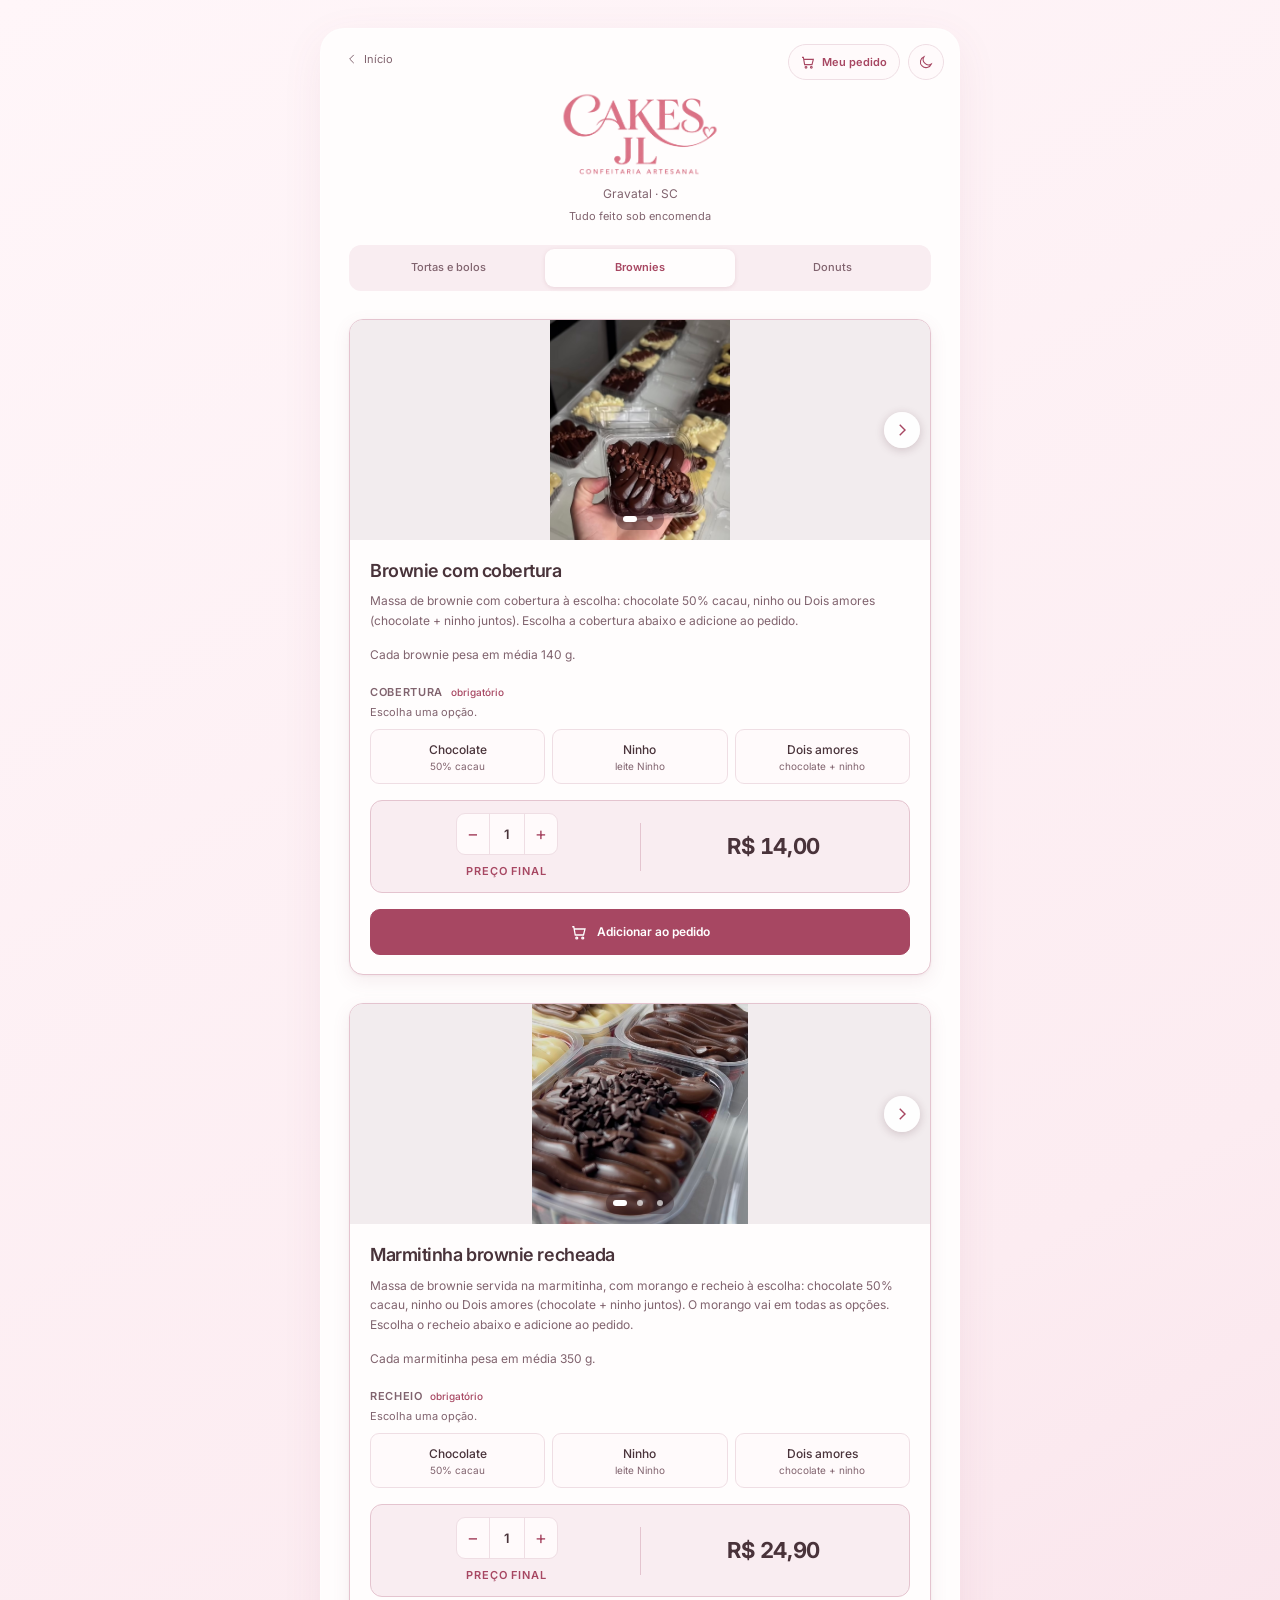
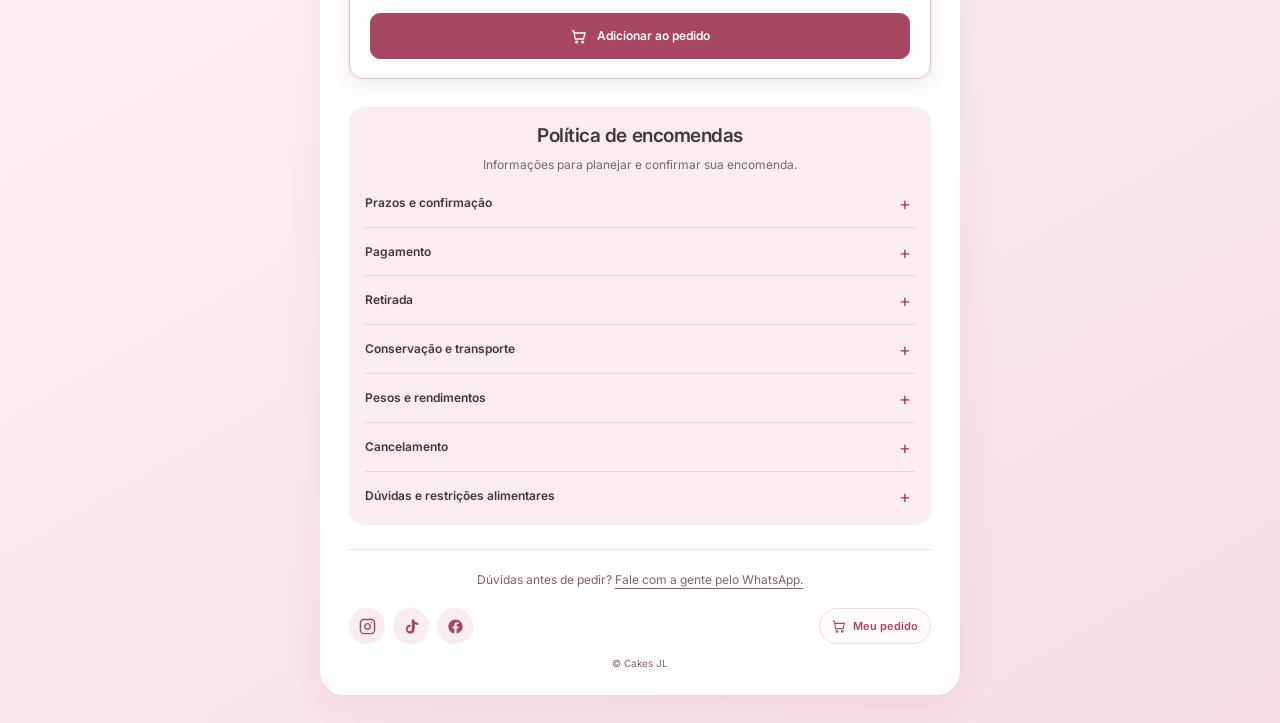
==== brownies/index.html @ c09ce7b3 "Ajustes após commit inicial" ====
<!DOCTYPE html>
<html lang="pt-BR">
  <head>
    <meta charset="UTF-8">
    <meta name="viewport" content="width=device-width, initial-scale=1">
    <title>Brownies sob encomenda | Cakes JL</title>
    <meta
      name="description"
      content="Brownie com cobertura e marmitinha brownie recheada com morango. Cobertura ou recheio à escolha: chocolate 50% cacau, ninho ou Dois amores (chocolate + ninho), sob encomenda na Cakes JL, em Gravatal, SC."
    >
    <meta name="theme-color" content="#fcecf1">
    <link rel="canonical" href="https://www.cakesjlconfeitaria.com.br/brownies/">
    <meta property="og:type" content="website">
    <meta property="og:locale" content="pt_BR">
    <meta property="og:site_name" content="Cakes JL">
    <meta property="og:title" content="Brownies sob encomenda | Cakes JL">
    <meta
      property="og:description"
      content="Brownie com cobertura e marmitinha brownie recheada com morango. Cobertura ou recheio à escolha: chocolate 50% cacau, ninho ou Dois amores (chocolate + ninho), sob encomenda na Cakes JL, em Gravatal, SC."
    >
    <meta property="og:url" content="https://www.cakesjlconfeitaria.com.br/brownies/">
    <meta property="og:image" content="https://www.cakesjlconfeitaria.com.br/logo.png">
    <meta property="og:image:alt" content="Cakes JL Confeitaria Artesanal">
    <link rel="prefetch" href="../index.html">
    <link rel="prefetch" href="../tortas/index.html">
    <link rel="prefetch" href="../donuts/index.html">
    <link rel="prefetch" href="../pedido/index.html">
    <link rel="icon" href="../assets/favicon.svg" type="image/svg+xml">
    <link rel="preconnect" href="https://fonts.googleapis.com">
    <link rel="preconnect" href="https://fonts.gstatic.com" crossorigin>
    <script src="../assets/site.js?v=6"></script>
    <link rel="stylesheet" href="../assets/site.css?v=21">
  <script src="../assets/pedido.js?v=16" defer></script>
  </head>
  <body class="product-page">
    <a class="skip-link" href="#conteudo">Pular para o conteúdo</a>
    <div class="panel product-panel">
      <a class="back" href="../index.html">
        <svg
          viewBox="0 0 24 24"
          fill="none"
          stroke="currentColor"
          stroke-width="1.7"
          aria-hidden="true"
        >
          <path d="m15 5-7 7 7 7"/>
        </svg>Início</a>
      <button
        class="theme-toggle"
        type="button"
        data-theme-toggle
        aria-label="Ativar tema escuro"
        aria-pressed="false"
      >
        <svg
          class="moon"
          viewBox="0 0 24 24"
          fill="none"
          stroke="currentColor"
          stroke-width="1.6"
          aria-hidden="true"
        >
          <path d="M20 15a8 8 0 0 1-11-11 8.5 8.5 0 1 0 11 11Z"/>
        </svg>
        <svg
          class="sun"
          viewBox="0 0 24 24"
          fill="none"
          stroke="currentColor"
          stroke-width="1.6"
          aria-hidden="true"
        >
          <circle cx="12" cy="12" r="4"/>
          <path d="M12 2v2m0 16v2M2 12h2m16 0h2M5 5l1.5 1.5m11 11L19 19M5 19l1.5-1.5m11-11L19 5"/>
        </svg>
      </button>
      <a class="cart-link" href="../pedido/index.html" data-n="0">
        <svg
          viewBox="0 0 24 24"
          fill="none"
          stroke="currentColor"
          stroke-width="1.7"
          aria-hidden="true"
        >
          <path d="M3 5h2l2 11h11l2-8H6"/>
          <circle cx="9" cy="20" r="1.3"/>
          <circle cx="17" cy="20" r="1.3"/>
        </svg>
        <span>Meu pedido</span><span class="cart-link-n" data-pedido-contador>0</span>
      </a>
      <header class="identity">
        <a class="brand" href="../index.html" aria-label="Cakes JL — início"><img src="../logo.png" width="1422" height="791" alt="Cakes JL Confeitaria Artesanal">
        </a>
        <p class="location">Gravatal · SC</p>
        <p class="order-note">Tudo feito sob encomenda</p>
      </header>
      <nav class="category-nav" aria-label="Categorias">
        <a href="../tortas/index.html">Tortas e bolos</a>
        <a href="../brownies/index.html" aria-current="page">Brownies</a>
        <a href="../donuts/index.html">Donuts</a>
      </nav>

      <main id="conteudo">
        <h1 class="sr-only">Brownies</h1>
        <div class="product-list section">
          <article class="product-entry" aria-labelledby="brownie-cobertura-titulo">
            <div
              class="carousel"
              data-photos="Brownie com cobertura"
              data-hide-desc
              data-price="R$ 14,00 a unidade"
              role="group"
              aria-roledescription="carrossel"
              aria-label="Fotos de Brownie com cobertura"
            >
              <div class="carousel-track" data-carousel-track>
                <a class="slide" href="brownie-2.1.PNG"><img
                    src="brownie-2.1.PNG"
                    alt="Brownie com cobertura em uma embalagem transparente"
                    width="828"
                    height="1008"
                    loading="eager"
                    decoding="async"
                  >
                </a>
                <a class="slide" href="brownie-2.2.PNG"><img
                    src="brownie-2.2.PNG"
                    alt="Brownie com cobertura em duas cores"
                    width="828"
                    height="1003"
                    loading="lazy"
                    decoding="async"
                  >
                </a>
              </div>
            </div>
            <div class="product-body">
              <h2 id="brownie-cobertura-titulo">Brownie com cobertura</h2>
              <p>Massa de brownie com cobertura à escolha: chocolate 50% cacau, ninho ou Dois amores (chocolate + ninho juntos). Escolha a cobertura abaixo e adicione ao pedido.</p>
              <p>Cada brownie pesa em média 140 g.</p>
              <p class="consult-price nojs-only">R$ 14,00 a unidade</p>
              <form
                class="order-form"
                data-produto="brownie-cobertura"
                aria-label="Adicionar brownie com cobertura ao pedido"
              >
                <div class="field">
                  <span class="field-label">Cobertura <em class="req">obrigatório</em></span>
                  <small class="field-hint" data-sabor-dica>Escolha uma opção.</small>
                  <div class="choice-grid">
                    <label><input type="radio" name="sabor" value="Chocolate 50% cacau"><span>Chocolate<small>50% cacau</small></span>
                    </label>
                    <label><input type="radio" name="sabor" value="Ninho"><span>Ninho<small>leite Ninho</small></span>
                    </label>
                    <label><input type="radio" name="sabor" value="Dois amores (chocolate + ninho)"><span>Dois amores<small>chocolate + ninho</small></span>
                    </label>
                  </div>
                </div>
                <div class="price-panel js-only">
                  <div class="qty-row">
                    <div class="qty">
                      <button type="button" data-menos aria-label="Diminuir quantidade">−</button>
                      <input
                        type="number"
                        id="bc-qtd"
                        name="qtd"
                        value="1"
                        min="1"
                        max="99"
                        inputmode="numeric"
                        aria-label="Quantidade"
                      >
                      <button type="button" data-mais aria-label="Aumentar quantidade">+</button>
                    </div>
                  </div>
                  <div class="final-price" data-previa>
                    <span class="final-price-text"><span class="final-price-label">Preço final</span><small class="final-price-detail" data-previa-detalhe></small>
                    </span>
                    <strong class="final-price-value" data-previa-valor>
                    </strong>
                  </div>
                </div>
                <button class="button js-only" type="submit">
                  <svg
                    viewBox="0 0 24 24"
                    fill="none"
                    stroke="currentColor"
                    stroke-width="1.7"
                    aria-hidden="true"
                  >
                    <path d="M3 5h2l2 11h11l2-8H6"/>
                    <circle cx="9" cy="20" r="1.3"/>
                    <circle cx="17" cy="20" r="1.3"/>
                  </svg>Adicionar ao pedido</button>
              </form>
              <noscript><a
                  class="button "
                  href="https://wa.me/5548999442988?text=Ol%C3%A1%21%20Estou%20no%20site%20da%20Cakes%20JL%20e%20tenho%20interesse%20no%20brownie%20com%20cobertura.%20Pode%20me%20informar%20valor%2C%20op%C3%A7%C3%B5es%2C%20quantidade%20m%C3%ADnima%20e%20prazo%20para%20encomendar%3F"
                  target="_blank"
                  rel="noopener noreferrer"
                >
                  <svg
                    viewBox="0 0 24 24"
                    fill="none"
                    stroke="currentColor"
                    stroke-width="1.6"
                    aria-hidden="true"
                  >
                    <path d="M20 11.6a8 8 0 0 1-11.8 7L4 20l1.3-4.2A8 8 0 1 1 20 11.6Z"/>
                    <path d="M9 8c-2 1 2 7 5 6l1-2-2-1-1 1-2-2 1-1-1-2Z"/>
                  </svg>Encomendar pelo WhatsApp</a>
                <p class="nojs-note">Seu navegador está sem JavaScript. Para encomendar, fale com a gente pelo WhatsApp.</p>
              </noscript>
            </div>
          </article>
          <article class="product-entry" aria-labelledby="marmitinha-titulo">
            <div
              class="carousel"
              data-photos="Marmitinha brownie recheada"
              data-hide-desc
              data-price="R$ 24,90 a marmitinha"
              role="group"
              aria-roledescription="carrossel"
              aria-label="Fotos de Marmitinha brownie recheada"
            >
              <div class="carousel-track" data-carousel-track>
                <a class="slide" href="brownie-3.1.PNG"><img
                    src="brownie-3.1.PNG"
                    alt="Marmitinha brownie recheada vista de perto"
                    width="828"
                    height="846"
                    loading="eager"
                    decoding="async"
                  >
                </a>
                <a class="slide" href="brownie-3.2.PNG"><img
                    src="brownie-3.2.PNG"
                    alt="Montagem da marmitinha brownie recheada"
                    width="828"
                    height="851"
                    loading="lazy"
                    decoding="async"
                  >
                </a>
                <a class="slide" href="brownie-3.3.PNG"><img
                    src="brownie-3.3.PNG"
                    alt="Marmitinha com brownie, recheio e cobertura"
                    width="827"
                    height="860"
                    loading="lazy"
                    decoding="async"
                  >
                </a>
              </div>
            </div>
            <div class="product-body">
              <h2 id="marmitinha-titulo">Marmitinha brownie recheada</h2>
              <p>Massa de brownie servida na marmitinha, com morango e recheio à escolha: chocolate 50% cacau, ninho ou Dois amores (chocolate + ninho juntos). O morango vai em todas as opções. Escolha o recheio abaixo e adicione ao pedido.</p>
              <p>Cada marmitinha pesa em média 350 g.</p>
              <p class="consult-price nojs-only">R$ 24,90 a marmitinha</p>
              <form
                class="order-form"
                data-produto="marmitinha"
                aria-label="Adicionar marmitinha ao pedido"
              >
                <div class="field">
                  <span class="field-label">Recheio <em class="req">obrigatório</em></span>
                  <small class="field-hint" data-sabor-dica>Escolha uma opção.</small>
                  <div class="choice-grid">
                    <label><input type="radio" name="sabor" value="Chocolate 50% cacau"><span>Chocolate<small>50% cacau</small></span>
                    </label>
                    <label><input type="radio" name="sabor" value="Ninho"><span>Ninho<small>leite Ninho</small></span>
                    </label>
                    <label><input type="radio" name="sabor" value="Dois amores (chocolate + ninho)"><span>Dois amores<small>chocolate + ninho</small></span>
                    </label>
                  </div>
                </div>
                <div class="price-panel js-only">
                  <div class="qty-row">
                    <div class="qty">
                      <button type="button" data-menos aria-label="Diminuir quantidade">−</button>
                      <input
                        type="number"
                        id="mm-qtd"
                        name="qtd"
                        value="1"
                        min="1"
                        max="99"
                        inputmode="numeric"
                        aria-label="Quantidade"
                      >
                      <button type="button" data-mais aria-label="Aumentar quantidade">+</button>
                    </div>
                  </div>
                  <div class="final-price" data-previa>
                    <span class="final-price-text"><span class="final-price-label">Preço final</span><small class="final-price-detail" data-previa-detalhe></small>
                    </span>
                    <strong class="final-price-value" data-previa-valor>
                    </strong>
                  </div>
                </div>
                <button class="button js-only" type="submit">
                  <svg
                    viewBox="0 0 24 24"
                    fill="none"
                    stroke="currentColor"
                    stroke-width="1.7"
                    aria-hidden="true"
                  >
                    <path d="M3 5h2l2 11h11l2-8H6"/>
                    <circle cx="9" cy="20" r="1.3"/>
                    <circle cx="17" cy="20" r="1.3"/>
                  </svg>Adicionar ao pedido</button>
              </form>
              <noscript><a
                  class="button "
                  href="https://wa.me/5548999442988?text=Ol%C3%A1%21%20Estou%20no%20site%20da%20Cakes%20JL%20e%20tenho%20interesse%20na%20marmitinha%20brownie%20recheada.%20Pode%20me%20informar%20valor%2C%20op%C3%A7%C3%B5es%2C%20quantidade%20m%C3%ADnima%20e%20prazo%20para%20encomendar%3F"
                  target="_blank"
                  rel="noopener noreferrer"
                >
                  <svg
                    viewBox="0 0 24 24"
                    fill="none"
                    stroke="currentColor"
                    stroke-width="1.6"
                    aria-hidden="true"
                  >
                    <path d="M20 11.6a8 8 0 0 1-11.8 7L4 20l1.3-4.2A8 8 0 1 1 20 11.6Z"/>
                    <path d="M9 8c-2 1 2 7 5 6l1-2-2-1-1 1-2-2 1-1-1-2Z"/>
                  </svg>Encomendar pelo WhatsApp</a>
                <p class="nojs-note">Seu navegador está sem JavaScript. Para encomendar, fale com a gente pelo WhatsApp.</p>
              </noscript>
            </div>
          </article>
        </div>
        <section class="section how-card" id="como-pedir">
          <header class="section-heading">
            <h2>Política de encomendas</h2>
            <p>Informações para planejar e confirmar sua encomenda.</p>
          </header>
          <div class="info-grid">
            <details>
              <summary>Prazos e confirmação</summary>
              <p><strong>Tortas, Matilda e Bentô Cake:</strong> pedimos pelo menos 48 horas de antecedência.</p>
              <p><strong>Brownies e donuts:</strong> pedimos pelo menos 24 horas de antecedência. Você pode encomendar brownies a partir de 1 unidade e donuts a partir de 1 copinho com 6 mini donuts.</p>
              <p>Para confirmar seu pedido, você paga 50% do valor na encomenda e o restante na retirada.</p>
            </details>
            <details>
              <summary>Pagamento</summary>
              <p>O valor dos adicionais de decoração já está somado ao preço final da sua torta.</p>
              <p>Você pode pagar por Pix ou cartão de crédito ou débito. Para pagamentos com cartão, enviamos um link de pagamento.</p>
            </details>
            <details>
              <summary>Retirada</summary>
              <p>A retirada é no bairro Bela Vista 1, em Gravatal, em uma data e horário combinados com você. Não fazemos entregas.</p>
            </details>
            <details>
              <summary>Conservação e transporte</summary>
              <p>Nossos produtos são preparados artesanalmente e têm validade de até 6 dias sob refrigeração.</p>
              <p><strong>Tortas, Matilda e Bentô Cake:</strong> não nos responsabilizamos por acidentes após a retirada do bolo.</p>
            </details>
            <details>
              <summary>Pesos e rendimentos</summary>
              <p>Os pesos e rendimentos informados são aproximados. Nos produtos servidos em fatias, a quantidade pode variar conforme a espessura do corte.</p>
            </details>
            <details>
              <summary>Cancelamento</summary>
              <p><strong>Tortas, Matilda e Bentô Cake:</strong> pedidos cancelados com menos de 48 horas de antecedência não têm reembolso. Ao fazer o pedido, você concorda com a política de troca e cancelamento.</p>
              <p><strong>Brownies e donuts:</strong> após a confirmação do pedido, o sinal não é devolvido em caso de cancelamento.</p>
            </details>
            <details>
              <summary>Dúvidas e restrições alimentares</summary>
              <p>Antes de confirmar, fale com a gente sobre sabores, decoração ou alguma necessidade específica. Tem alguma restrição alimentar? Conte nas observações do pedido.</p>
            </details>
          </div>
        </section>
      </main>

      <footer class="site-footer footer-with-actions">
        <p class="footer-help">Dúvidas antes de pedir? <a
            href="https://wa.me/5548999442988?text=Ol%C3%A1%21%20Estou%20no%20site%20da%20Cakes%20JL%20e%20fiquei%20com%20uma%20d%C3%BAvida%20antes%20de%20fazer%20meu%20pedido."
            target="_blank"
            rel="noopener noreferrer"
          >Fale com a gente pelo WhatsApp.</a>
        </p>
        <div class="footer-actions">
          <nav class="social-links" aria-label="Redes sociais">
            <a
              href="https://www.instagram.com/cakesjlconfeitaria"
              target="_blank"
              rel="noopener noreferrer"
              aria-label="Instagram"
            >
              <svg
                width="22"
                height="22"
                viewBox="0 0 24 24"
                fill="none"
                stroke="currentColor"
                stroke-width="2"
                stroke-linecap="round"
                stroke-linejoin="round"
              >
                <rect x="2" y="2" width="20" height="20" rx="5" ry="5">
                </rect>
                <path d="M16 11.37A4 4 0 1 1 12.63 8 4 4 0 0 1 16 11.37z">
                </path>
                <line x1="17.5" y1="6.5" x2="17.51" y2="6.5">
                </line>
              </svg>
            </a>
            <a
              href="https://www.tiktok.com/@cakesjlconfeitaria"
              target="_blank"
              rel="noopener noreferrer"
              aria-label="TikTok"
            >
              <svg width="20" height="20" viewBox="0 0 24 24" fill="currentColor">
                <path
                  d="M19.59 6.69a4.83 4.83 0 0 1-3.77-4.25V2h-3.45v13.67a2.89 2.89 0 0 1-5.2 1.74 2.89 2.89 0 0 1 2.31-4.64 2.93 2.93 0 0 1 .88.13V9.4a6.84 6.84 0 0 0-1-.05A6.33 6.33 0 0 0 5.8 20.1a6.34 6.34 0 0 0 10.86-4.43V8.51a8.16 8.16 0 0 0 4.77 1.52v-3.4a4.85 4.85 0 0 1-1.84-.04z"
                />
              </svg>
            </a>
            <a
              href="https://www.facebook.com/people/Cakes-JL-Confeitaria/61590743607528/"
              target="_blank"
              rel="noopener noreferrer"
              aria-label="Facebook"
            >
              <svg width="22" height="22" viewBox="0 0 24 24" fill="currentColor">
                <path
                  d="M22 12c0-5.523-4.477-10-10-10S2 6.477 2 12c0 4.991 3.657 9.128 8.438 9.878v-6.987h-2.54V12h2.54V9.797c0-2.506 1.492-3.89 3.777-3.89 1.094 0 2.238.195 2.238.195v2.46h-1.26c-1.243 0-1.63.771-1.63 1.562V12h2.773l-.443 2.89h-2.33v6.988C18.343 21.128 22 16.991 22 12z"
                />
              </svg>
            </a>
          </nav>
          <a class="cart-link" href="../pedido/index.html" data-n="0">
            <svg
              viewBox="0 0 24 24"
              fill="none"
              stroke="currentColor"
              stroke-width="1.7"
              aria-hidden="true"
            >
              <path d="M3 5h2l2 11h11l2-8H6"/>
              <circle cx="9" cy="20" r="1.3"/>
              <circle cx="17" cy="20" r="1.3"/>
            </svg>
            <span>Meu pedido</span><span class="cart-link-n" data-pedido-contador>0</span>
          </a>
        </div>
        <p>© Cakes JL</p>
      </footer>
    </div>
  </body>
</html>
---- assets/site.css ----
@import url('https://fonts.googleapis.com/css2?family=Inter:wght@400;500;600;700&display=swap');
:root {
  color-scheme: light;
  --bg: #fcecf1;
  --panel: #fffdfd;
  --surface: #fffafb;
  --ink: #49333a;
  --muted: #80636e;
  --accent: #a74762;
  --accent-hover: #8d3650;
  --line: #efdee4;
  --soft: #f9edf1;
  --photo: #f2ecee;
  --shadow: 0 12px 40px #9a526814;
  --line-strong: #e4c4cf;
  --card-shadow: 0 6px 18px #9a526818,0 1px 3px #9a526812
}

* {
  box-sizing: border-box
}

html {
  scroll-behavior: smooth;
  scroll-padding-top: 22px
}

body {
  margin: 0;
  min-height: 100vh;
  background: linear-gradient(150deg,#fff6f9 0%,var(--bg) 60%,#f7dce6 100%);
  color: var(--ink);
  font: 14px/1.65 Inter,-apple-system,BlinkMacSystemFont,'Segoe UI',sans-serif;
  -webkit-font-smoothing: antialiased
}

a {
  color: inherit;
  text-underline-offset: 4px
}

button {
  font: inherit;
  cursor: pointer
}

button,a,summary {
  -webkit-tap-highlight-color: transparent
}

button:focus-visible,a:focus-visible,summary:focus-visible,[tabindex]:focus-visible {
  outline: 3px solid var(--accent);
  outline-offset: 4px
}

img {
  display: block;
  max-width: 100%;
  height: auto
}

svg {
  display: block
}

h1,h2,h3,p {
  margin: 0
}

h1,h2,h3 {
  line-height: 1.35
}

h1 {
  font-size: 25px;
  letter-spacing: -.035em;
  font-weight: 600
}

h2 {
  font-size: 19px;
  letter-spacing: -.025em;
  font-weight: 600
}

h3 {
  font-size: 16px;
  font-weight: 600
}

ul {
  padding-left: 20px
}

button:disabled {
  cursor: default;
  opacity: .35
}

[hidden] {
  display: none!important
}

.sr-only {
  position: absolute;
  width: 1px;
  height: 1px;
  padding: 0;
  margin: -1px;
  overflow: hidden;
  clip: rect(0,0,0,0);
  white-space: nowrap;
  border: 0
}

.skip-link {
  position: fixed;
  left: 12px;
  top: -80px;
  z-index: 20;
  background: var(--ink);
  color: var(--panel);
  padding: 12px 18px;
  border-radius: 8px
}

.skip-link:focus {
  top: 12px
}

.panel {
  position: relative;
  width: calc(100% - 32px);
  max-width: 460px;
  margin: 28px auto;
  padding: 60px 28px 22px;
  background: var(--panel);
  border: 1px solid #ffffffa8;
  border-radius: 24px;
  box-shadow: var(--shadow)
}

.product-panel {
  max-width: 640px
}

.identity {
  text-align: center
}

.brand {
  display: block;
  width: 222px;
  max-width: 74%;
  margin: 0 auto 6px
}

.brand img {
  width: 100%;
  height: auto
}

.product-panel .brand {
  width: 164px;
  margin-bottom: 4px
}

.location {
  font-size: 12px;
  color: var(--muted)
}

.order-note {
  font-size: 11px;
  color: var(--muted);
  margin-top: 3px
}

.theme-toggle {
  position: absolute;
  top: 15px;
  right: 15px;
  width: 36px;
  height: 36px;
  border-radius: 50%;
  background: var(--surface);
  border: 1px solid var(--line);
  color: var(--accent);
  display: grid;
  place-items: center
}

.theme-toggle svg {
  width: 16px;
  height: 16px
}

.sun {
  display: none
}

.back {
  position: absolute;
  left: 24px;
  top: 21px;
  display: inline-flex;
  align-items: center;
  gap: 5px;
  color: var(--muted);
  font-size: 11px;
  text-decoration: none
}

.back svg {
  width: 14px;
  height: 14px
}

.catalog-heading {
  font-size: 11px;
  text-transform: uppercase;
  letter-spacing: .11em;
  color: var(--muted);
  font-weight: 600;
  margin: 22px 0 12px;
  text-align: center;
  display: flex;
  align-items: center;
  gap: 14px
}

.catalog-heading:before,.catalog-heading:after {
  content: '';
  height: 1px;
  flex: 1;
  background: var(--line)
}

.category-list {
  display: grid;
  gap: 10px
}

.catalog-row {
  display: flex;
  align-items: center;
  justify-content: space-between;
  gap: 14px;
  min-height: 76px;
  padding: 14px 17px;
  background: var(--surface);
  border: 1px solid var(--line);
  border-radius: 13px;
  text-decoration: none;
  transition: border-color .15s,background .15s;
  box-shadow: 0 2px 6px #7b405404
}

.catalog-row:hover {
  border-color: var(--accent);
  background: var(--soft)
}

.catalog-row strong {
  display: block;
  font-size: 15px;
  font-weight: 600
}

.catalog-row small {
  display: block;
  font-size: 11px;
  line-height: 1.5;
  color: var(--muted);
  margin-top: 4px
}

.catalog-row svg {
  width: 18px;
  height: 18px;
  flex-shrink: 0;
  color: var(--accent)
}

.button {
  display: inline-flex;
  align-items: center;
  justify-content: center;
  gap: 9px;
  background: var(--accent);
  border: 1px solid var(--accent);
  border-radius: 10px;
  color: #fff;
  text-decoration: none;
  padding: 12px 17px;
  min-height: 46px;
  font-size: 12px;
  font-weight: 600;
  transition: background .15s
}

.button:hover {
  background: var(--accent-hover);
  border-color: var(--accent-hover)
}

.button svg {
  width: 18px;
  height: 18px
}

.home-contact {
  display: flex;
  width: 100%;
  margin-top: 17px
}

.site-footer {
  margin-top: 23px;
  text-align: center
}

.site-footer>p {
  font-size: 10px;
  color: var(--muted);
  margin-top: 11px
}

.site-footer>p:first-child {
  margin-top: 0
}

.identity .social-links {
  margin: 11px 0 9px
}

.social-links {
  display: flex;
  justify-content: center;
  gap: 16px
}

.social-links a {
  height: 36px;
  width: 36px;
  display: grid;
  place-items: center;
  color: var(--accent);
  border-radius: 50%;
  background: var(--soft);
  text-decoration: none
}

.social-links svg {
  width: 17px;
  height: 17px
}

.category-nav {
  display: grid;
  grid-template-columns: repeat(3,minmax(0,1fr));
  gap: 2px;
  margin: 20px 0 0;
  padding: 4px;
  background: var(--soft);
  border-radius: 12px
}

.category-nav a {
  display: grid;
  place-items: center;
  min-height: 38px;
  text-decoration: none;
  text-align: center;
  font-size: 11px;
  font-weight: 500;
  line-height: 1.25;
  padding: 7px 6px;
  border-radius: 9px;
  color: var(--muted);
  transition: background .15s,color .15s,transform .12s
}

.category-nav a:hover {
  color: var(--accent)
}

.category-nav a[aria-current=page] {
  background: var(--panel);
  color: var(--accent);
  font-weight: 600;
  box-shadow: 0 1px 4px #9a526826
}

[data-theme=dark] .category-nav a[aria-current=page] {
  background: #5a3b49;
  box-shadow: 0 1px 4px #0004
}

.page-title {
  margin: 23px 0
}

.page-title h1 {
  margin-bottom: 7px
}

.page-title p {
  font-size: 12px;
  color: var(--muted);
  max-width: 490px
}

.section {
  margin: 28px 0 0
}

.section-heading {
  margin-bottom: 15px
}

.section-heading p {
  font-size: 12px;
  color: var(--muted);
  margin-top: 6px
}

/* P49 (07/10/2026): transição das tortas para os demais produtos. */
.section-divider {
  display: flex;
  align-items: center;
  gap: 14px;
  margin-bottom: 20px
}

.section-divider::before,.section-divider::after {
  content: "";
  height: 1px;
  background: var(--line-strong);
  flex: 1
}

.section-divider h2 {
  font-size: 16px;
  font-weight: 600;
  color: var(--accent);
  white-space: nowrap
}

.size-grid {
  display: grid;
  grid-template-columns: repeat(3,minmax(0,1fr));
  gap: 9px
}

.size-card,.order-form .size-card {
  position: relative;
  display: grid;
  gap: 3px;
  align-content: start;
  padding: 14px 13px;
  background: var(--soft);
  border: 1.5px solid transparent;
  border-radius: 10px;
  cursor: pointer;
  font-size: 11px;
  font-weight: 400;
  text-transform: none;
  letter-spacing: 0;
  color: var(--ink);
  transition: border-color .15s,background .15s,transform .12s
}

.size-card input {
  position: absolute;
  opacity: 0;
  inset: 0;
  margin: 0
}

.size-symbol {
  display: block;
  font-size: 20px;
  font-weight: 600;
  color: var(--accent);
  margin-bottom: 3px;
  line-height: 1.1
}

.size-info {
  font-size: 11px;
  font-weight: 600;
  line-height: 1.35
}

.size-weight {
  font-size: 10px;
  color: var(--muted);
  font-weight: 400
}

.size-card>span {
  min-width: 0;
  overflow-wrap: anywhere
}

.size-price {
  font-size: 13px;
  font-weight: 600;
  margin-top: 6px;
  color: var(--ink);
  white-space: nowrap;
  font-variant-numeric: tabular-nums
}

.size-price.size-price-open {
  font-size: 10px;
  font-weight: 500;
  color: var(--muted)
}

.size-card:has(input:checked) {
  border-color: var(--accent);
  background: #f4d6e0
}

.size-card:has(input:checked)::after {
  content: '';
  position: absolute;
  top: 9px;
  right: 9px;
  width: 8px;
  height: 8px;
  border-radius: 50%;
  background: var(--accent)
}

.size-card:has(input:focus-visible) {
  outline: 3px solid var(--accent);
  outline-offset: 3px
}

.size-card:hover {
  border-color: var(--line-strong)
}

.note,.inline-hint {
  font-size: 11px;
  color: var(--muted);
  margin-top: 11px;
  line-height: 1.6
}

.inline-hint a {
  color: var(--accent)
}

.flavor-grid {
  display: grid;
  gap: 20px
}

.flavor-card {
  border: 1px solid var(--line-strong);
  border-radius: 14px;
  padding: 18px;
  box-shadow: var(--card-shadow)
}

.flavor-top {
  margin-bottom: 14px
}

.flavor-top h3 {
  font-size: 17px
}

.flavor-top p {
  font-size: 12px;
  color: var(--muted);
  margin-top: 6px
}

.flavor-top p a {
  color: var(--accent)
}

.special-grid {
  display: grid;
  gap: 24px
}

.special-card {
  border: 1px solid var(--line-strong);
  border-radius: 14px;
  padding: 18px;
  box-shadow: var(--card-shadow)
}

.special-card h3 {
  font-size: 17px;
  margin-bottom: 10px
}

.special-card p {
  font-size: 12px;
  color: var(--muted);
  margin-bottom: 11px
}

.special-card .price {
  font-size: 17px;
  color: var(--ink);
  font-weight: 600
}

.special-card ul {
  font-size: 12px;
  color: var(--muted);
  margin: 0 0 12px
}

.info-grid details {
  border-bottom: 1px solid var(--line)
}

.info-grid summary {
  cursor: pointer;
  list-style: none;
  font-size: 12px;
  font-weight: 600;
  padding: 14px 22px 14px 0;
  position: relative
}

.info-grid summary::-webkit-details-marker {
  display: none
}

.info-grid summary:after {
  content: '+';
  position: absolute;
  right: 4px;
  top: 10px;
  font-size: 18px;
  color: var(--accent);
  font-weight: 400
}

.info-grid details[open] summary:after {
  content: '−'
}

.info-grid details p {
  font-size: 12px;
  color: var(--muted);
  padding-bottom: 15px
}

.order-bottom {
  margin-top: 25px;
  padding-top: 20px;
  border-top: 1px solid var(--line)
}

.order-bottom p {
  font-size: 12px;
  color: var(--muted);
  margin-bottom: 13px
}

.order-bottom .button {
  width: 100%
}

.product-list {
  display: grid;
  gap: 28px
}

.product-entry {
  border: 1px solid var(--line-strong);
  border-radius: 14px;
  overflow: hidden;
  background: var(--panel);
  box-shadow: var(--card-shadow)
}

.product-entry.no-photo {
  background: var(--surface)
}

.product-body {
  padding: 19px 20px
}

.product-body h2 {
  font-size: 18px;
  margin-bottom: 8px
}

.product-body p {
  font-size: 12px;
  color: var(--muted);
  margin-bottom: 14px
}

.product-body .consult-price {
  font-size: 13px;
  color: var(--ink);
  font-weight: 600
}

.product-body .button {
  width: 100%
}

[data-theme=dark] {
  color-scheme: dark;
  --bg: #24161c;
  --panel: #332029;
  --surface: #38252e;
  --ink: #faedf2;
  --muted: #d2b6c1;
  --accent: #f0a0b5;
  --accent-hover: #ffbed0;
  --line: #59404b;
  --soft: #452c37;
  --photo: #24191e;
  --shadow: 0 12px 40px #0002;
  --line-strong: #6a4b58;
  --card-shadow: 0 6px 18px #0005,0 1px 3px #0004
}

[data-theme=dark] body {
  background: linear-gradient(150deg,#291921,var(--bg) 60%,#351d28)
}

[data-theme=dark] .panel {
  border-color: #5c3c483d
}

[data-theme=dark] .brand img {
  filter: brightness(1.3)
}

[data-theme=dark] .button {
  color: #321820
}

[data-theme=dark] .sun {
  display: block
}

[data-theme=dark] .moon {
  display: none
}

@media(max-width:600px) {
  .panel {
    margin: 18px auto;
    padding: 58px 22px 20px
  }
  .product-panel .brand {
    width: 153px
  }
  .size-card {
    padding: 12px 9px
  }
  .size-info {
    font-size: 10px
  }
  .size-weight {
    font-size: 9px
  }
  .size-price {
    font-size: 12px
  }
  .back {
    left: 20px
  }
  .product-body {
    padding: 18px
  }
  .product-body h2 {
    font-size: 17px
  }
}

@media(max-width:380px) {
  .panel {
    width: calc(100% - 24px);
    padding-left: 17px;
    padding-right: 17px;
    border-radius: 20px;
    margin: 12px auto
  }
  .category-nav a {
    padding: 7px 3px;
    font-size: 10.5px
  }
  .brand {
    width: 210px
  }
  .catalog-row {
    padding: 13px 14px;
    min-height: 76px
  }
  .catalog-row strong {
    font-size: 14px
  }
  .catalog-row small {
    font-size: 10px
  }
  .flavor-card,.special-card {
    padding: 15px
  }
  .size-card {
    padding: 10px 6px
  }
  .size-grid {
    gap: 6px
  }
  .size-price {
    font-size: 11px
  }
  .product-body {
    padding: 16px
  }
  .button {
    font-size: 11px
  }
  .bento-pick,.bento-pick strong {
    font-size: 11px
  }
}

@media(prefers-reduced-motion:reduce) {
  html {
    scroll-behavior: auto
  }
  *,*::before,*::after {
    animation: none!important;
    transition: none!important
  }
}


/* Pedido pelo site (carrinho e checkout) — 03/10/2026 */
.order-form {
  display: grid;
  gap: 16px;
  margin-top: 4px
}

.order-form .field {
  display: grid;
  gap: 8px
}

.optional-group {
  display: grid;
  gap: 18px;
  min-width: 0;
  padding: 14px 12px;
  background: var(--soft);
  border-radius: 12px
}

.optional-heading {
  display: flex;
  flex-wrap: wrap;
  align-items: center;
  justify-content: space-between;
  gap: 6px;
  color: var(--muted)
}

.optional-heading strong {
  font-size: 13px;
  font-weight: 600
}

.optional-heading span {
  font-size: 10px
}

.order-form label,.field-label {
  font-size: 11px;
  font-weight: 600;
  color: var(--muted);
  text-transform: uppercase;
  letter-spacing: .06em
}

.order-form select,.order-form input[type=text],.order-form textarea,.checkout select,.checkout input,.checkout textarea {
  width: 100%;
  font: inherit;
  font-size: 13px;
  color: var(--ink);
  background: var(--surface);
  border: 1px solid var(--line);
  border-radius: 9px;
  padding: 10px 12px;
  min-height: 42px
}

.order-form textarea,.checkout textarea {
  height: 88px;
  min-height: 88px;
  resize: none;
  overflow-y: auto
}

.order-form select:focus,.order-form input:focus,.order-form textarea:focus,.checkout select:focus,.checkout input:focus,.checkout textarea:focus {
  outline: 2px solid var(--accent);
  outline-offset: 1px;
  border-color: var(--accent)
}

.choice-grid {
  display: grid;
  grid-template-columns: repeat(3,1fr);
  gap: 7px
}

.choice-grid.two {
  grid-template-columns: 1fr 1fr
}

.choice-grid label {
  position: relative;
  text-transform: none;
  letter-spacing: 0;
  font-size: 12px;
  font-weight: 500;
  color: var(--ink);
  background: var(--surface);
  border: 1px solid var(--line);
  border-radius: 9px;
  padding: 10px 8px;
  text-align: center;
  cursor: pointer;
  display: grid;
  gap: 2px
}

.choice-grid label small {
  display: block;
  font-size: 10px;
  color: var(--muted);
  font-weight: 400;
  line-height: 1.35
}

.choice-grid input {
  position: absolute;
  opacity: 0;
  inset: 0;
  margin: 0
}

.choice-grid input:checked+span,.choice-grid label:has(input:checked) {
  border-color: var(--accent);
  background: var(--soft);
  color: var(--accent);
  font-weight: 600
}

.choice-grid input:focus-visible+span {
  outline: 2px solid var(--accent)
}

.qty-row {
  display: flex;
  align-items: center;
  justify-content: center;
  gap: 12px;
  flex-wrap: wrap
}

.qty {
  display: inline-flex;
  align-items: center;
  border: 1px solid var(--line);
  border-radius: 9px;
  overflow: hidden;
  background: var(--surface)
}

.qty button {
  width: 38px;
  height: 40px;
  border: 0;
  background: transparent;
  color: var(--accent);
  font-size: 18px;
  line-height: 1
}

.qty button:hover {
  background: var(--soft)
}

.qty input {
  width: 46px;
  height: 40px;
  border: 0;
  border-left: 1px solid var(--line);
  border-right: 1px solid var(--line);
  text-align: center;
  font: inherit;
  font-size: 13px;
  font-weight: 600;
  color: var(--ink);
  background: transparent;
  -moz-appearance: textfield
}

.qty input::-webkit-outer-spin-button,.qty input::-webkit-inner-spin-button {
  -webkit-appearance: none;
  margin: 0
}

.order-form .button {
  width: 100%
}

html:not(.js) .js-only {
  display: none
}

.order-form.enhanced+noscript {
  display: none
}

.nojs-note {
  font-size: 11px;
  color: var(--muted);
  margin-top: 8px
}

.cart-fab {
  position: fixed;
  right: 16px;
  bottom: 16px;
  z-index: 30;
  display: inline-flex;
  align-items: center;
  gap: 8px;
  padding: 11px 16px;
  border-radius: 999px;
  background: var(--accent);
  color: #fff;
  text-decoration: none;
  font-size: 12px;
  font-weight: 600;
  box-shadow: 0 10px 30px #7b405440;
  transition: transform .2s
}

.cart-fab svg {
  width: 18px;
  height: 18px
}

.cart-fab-n {
  display: inline-grid;
  place-items: center;
  min-width: 22px;
  height: 22px;
  padding: 0 6px;
  border-radius: 999px;
  background: #fff;
  color: var(--accent);
  font-size: 11px
}

.cart-fab.pulse {
  transform: scale(1.06)
}

[data-theme=dark] .cart-fab {
  color: #321820
}

[data-theme=dark] .cart-fab-n {
  background: #321820;
  color: var(--accent)
}


/* "Meu pedido" no canto superior direito, ao lado do botão de tema, em todas as páginas (04/10/2026); o número só aparece com itens */
.cart-link {
  position: absolute;
  top: 15px;
  right: 59px;
  height: 36px;
  display: inline-flex;
  align-items: center;
  gap: 6px;
  padding: 0 12px 0 11px;
  border-radius: 999px;
  background: var(--surface);
  border: 1px solid var(--line);
  color: var(--accent);
  font-size: 11px;
  font-weight: 600;
  text-decoration: none;
  white-space: nowrap;
  transition: border-color .15s,background .15s
}

.cart-link svg {
  width: 16px;
  height: 16px;
  flex-shrink: 0
}

.cart-link:hover {
  border-color: var(--line-strong);
  background: var(--soft)
}

.cart-link-n {
  display: none;
  place-items: center;
  min-width: 18px;
  height: 18px;
  padding: 0 5px;
  border-radius: 999px;
  background: var(--accent);
  color: #fff;
  font-size: 10px;
  line-height: 1;
  font-variant-numeric: tabular-nums
}

.cart-link.has-items .cart-link-n {
  display: inline-grid
}

[data-theme=dark] .cart-link-n {
  color: #321820
}

[data-theme=dark] .size-card:has(input:checked) {
  background: #55343f
}

.toast {
  position: fixed;
  left: 50%;
  bottom: 76px;
  transform: translate(-50%,12px);
  z-index: 31;
  background: var(--ink);
  color: var(--panel);
  padding: 10px 16px;
  border-radius: 10px;
  font-size: 12px;
  opacity: 0;
  pointer-events: none;
  transition: opacity .2s,transform .2s;
  max-width: calc(100% - 32px);
  text-align: center
}

.toast.show {
  opacity: 1;
  transform: translate(-50%,0)
}

.pedido-page .cart-list {
  list-style: none;
  margin: 0;
  padding: 0;
  display: grid;
  gap: 10px
}

.cart-item {
  display: grid;
  gap: 10px;
  padding: 14px;
  border: 1px solid var(--line);
  border-radius: 12px;
  background: var(--surface)
}

.cart-item-main {
  display: grid;
  gap: 3px
}

.cart-item-main strong {
  font-size: 13px
}

.cart-item-main span {
  font-size: 11px;
  color: var(--muted)
}

.cart-item-side {
  display: flex;
  align-items: center;
  gap: 12px;
  flex-wrap: wrap
}

.cart-item-sub {
  font-size: 13px;
  margin-left: auto
}

.cart-remove {
  border: 0;
  background: transparent;
  color: var(--muted);
  font-size: 11px;
  text-decoration: underline;
  padding: 4px 0
}

.cart-remove:hover {
  color: var(--accent)
}

.summary {
  margin-top: 16px;
  padding: 14px 16px;
  border-radius: 12px;
  background: var(--soft);
  display: grid;
  gap: 6px;
  font-size: 12px
}

.summary div {
  display: flex;
  justify-content: space-between;
  gap: 12px
}

.summary strong {
  font-size: 14px
}

.summary .hint {
  font-size: 11px;
  color: var(--muted)
}

.checkout {
  display: grid;
  gap: 14px;
  margin-top: 22px
}

.checkout .field {
  display: grid;
  gap: 6px;
  align-content: start
}

.checkout .field>span {
  font-size: 11px;
  font-weight: 600;
  color: var(--muted);
  text-transform: uppercase;
  letter-spacing: .06em
}

.checkout .two-cols {
  display: grid;
  grid-template-columns: 1fr 1fr;
  gap: 10px
}

.checkout .button {
  width: 100%
}

.aviso {
  font-size: 11px;
  color: var(--accent);
  background: var(--soft);
  border-radius: 8px;
  padding: 8px 10px
}

.prazo {
  font-size: 11px;
  color: var(--muted)
}

.conditions {
  margin-top: 26px
}

.message-preview {
  margin-top: 14px
}

.message-preview summary {
  font-size: 11px;
  color: var(--muted);
  cursor: pointer
}

.message-preview pre {
  white-space: pre-wrap;
  font: 11px/1.6 Inter,sans-serif;
  background: var(--surface);
  border: 1px solid var(--line);
  border-radius: 9px;
  padding: 10px 12px;
  margin-top: 8px;
  color: var(--ink)
}

.limpar {
  border: 0;
  background: transparent;
  color: var(--muted);
  font-size: 11px;
  text-decoration: underline;
  justify-self: start;
  padding: 0
}

@media(max-width:380px) {
  .choice-grid {
    grid-template-columns: 1fr 1fr 1fr;
    gap: 5px
  }
  .choice-grid label {
    padding: 9px 4px;
    font-size: 11px
  }
  .checkout .two-cols {
    grid-template-columns: 1fr
  }
}

.req {
  font-style: normal;
  font-weight: 500;
  text-transform: none;
  letter-spacing: 0;
  color: var(--accent);
  font-size: 10px;
  margin-left: 4px
}

.field-error {
  display: block;
  color: #b3261e;
  font-size: 11px;
  margin-top: 2px
}

[data-theme=dark] .field-error {
  color: #ffb4ab
}

.checkout input[aria-invalid=true] {
  border-color: #b3261e
}

.thanks {
  margin-top: 18px;
  padding: 22px 18px;
  border: 1px solid var(--line);
  border-radius: 14px;
  background: var(--surface);
  display: grid;
  gap: 12px;
  text-align: center
}

.thanks h2 {
  font-size: 20px;
  outline: none
}

.thanks p {
  font-size: 12px;
  color: var(--muted)
}

.thanks .button {
  width: 100%
}

.thanks-actions {
  display: flex;
  flex-wrap: wrap;
  gap: 8px 18px;
  justify-content: center
}

.link-button {
  border: 0;
  background: transparent;
  color: var(--accent);
  font-size: 11px;
  font-weight: 600;
  text-decoration: underline;
  padding: 4px 0
}


/* P11 (03/10/2026): miniaturas e popup de foto (desde 06/10/2026 as miniaturas ficam só no Bentô e nos adicionais) */
.thumb {
  display: block;
  width: 90px;
  height: 90px;
  border-radius: 10px;
  overflow: hidden;
  background: var(--photo);
  border: 1px solid var(--line);
  cursor: zoom-in;
  text-decoration: none
}

.thumb img {
  width: 100%;
  height: 100%;
  object-fit: cover;
  transition: transform .2s
}

.thumb:hover img {
  transform: scale(1.04)
}

.thumb:focus-visible {
  outline-offset: 2px
}

.thumb-sm {
  width: 56px;
  height: 56px;
  flex: 0 0 56px;
  border-radius: 9px
}

.decoration-item .thumb-sm {
  width: 52px;
  height: 52px;
  flex: 0 0 52px
}

.product-body .order-form,.special-card .order-form {
  margin-top: 18px
}

.product-body>noscript .button,.special-card>noscript .button {
  margin-top: 18px
}

.lightbox {
  position: fixed;
  inset: 0;
  z-index: 40;
  display: flex;
  flex-direction: column;
  background: #1a0f14fb;
  color: #fff;
  animation: lightbox-in .18s ease-out
}

.lightbox[hidden] {
  display: none
}

@keyframes lightbox-in {
  from {
    opacity: 0
  }
  to {
    opacity: 1
  }
}

.lightbox-stage {
  flex: 1;
  min-height: 0;
  display: flex;
  align-items: center;
  justify-content: center;
  padding: 66px 16px 10px;
  touch-action: pan-y
}

.lightbox-stage img {
  max-width: 100%;
  max-height: 100%;
  width: auto;
  height: auto;
  border-radius: 12px;
  background: #24191e;
  box-shadow: 0 20px 60px #0006;
  user-select: none;
  -webkit-user-drag: none
}

.lightbox-close {
  position: absolute;
  top: 14px;
  right: 14px;
  width: 44px;
  height: 44px;
  border-radius: 50%;
  border: 1px solid #ffffff38;
  background: #ffffff1f;
  color: #fff;
  display: grid;
  place-items: center
}

.lightbox-close svg,.lightbox-arrow svg {
  width: 20px;
  height: 20px
}

.lightbox-close:hover,.lightbox-arrow:hover:not(:disabled) {
  background: #ffffff33
}

.lightbox-bar {
  flex: none;
  padding: 6px 16px calc(14px + env(safe-area-inset-bottom));
  text-align: center;
  display: grid;
  gap: 10px;
  justify-items: center
}

.lightbox-info {
  display: grid;
  gap: 3px;
  justify-items: center;
  max-width: 600px
}

.lightbox-kicker {
  font-size: 10px;
  text-transform: uppercase;
  letter-spacing: .1em;
  color: #ffffff99;
  margin-bottom: 1px
}

.lightbox-title {
  font-size: 16px;
  font-weight: 600;
  line-height: 1.3
}

.lightbox-price {
  font-size: 14px;
  font-weight: 600;
  color: #f7b9c9
}

.lightbox-desc {
  font-size: 12px;
  color: #ffffffcc;
  line-height: 1.45
}

.lightbox-controls {
  display: flex;
  align-items: center;
  justify-content: center;
  gap: 18px
}

.lightbox-arrow {
  width: 44px;
  height: 44px;
  border-radius: 50%;
  border: 1px solid #ffffff38;
  background: #ffffff1f;
  color: #fff;
  display: grid;
  place-items: center
}

.lightbox-arrow:disabled {
  opacity: .3
}

.lightbox-counter {
  font-size: 12px;
  letter-spacing: .06em;
  color: #ffffffcc;
  min-width: 56px;
  font-variant-numeric: tabular-nums
}

.lightbox.single .lightbox-controls {
  display: none
}

.lightbox button:focus-visible {
  outline: 3px solid #fff;
  outline-offset: 3px
}

body.lightbox-open {
  overflow: hidden
}


/* 04/10/2026 — tortas em cards (um por linha), sabores em botões, Bentô com opções selecionáveis, popup de adicionais, botão de dúvidas na home e navegação fluida */
.choice-grid.flavors {
  grid-template-columns: 1fr 1fr
}

.choice-grid.flavors label {
  padding: 10px 10px
}

.choice-grid.flavors label:last-child:nth-child(odd) {
  grid-column: 1/-1
}

.flavor-card .order-form {
  margin-top: 0
}

.flavor-card-other .flavor-top p {
  margin-top: 8px
}

.addons-trigger {
  display: flex;
  align-items: center;
  gap: 10px;
  width: 100%;
  text-align: left;
  font: inherit;
  color: var(--ink);
  background: var(--surface);
  border: 1px solid var(--line);
  border-radius: 9px;
  padding: 9px 12px;
  min-height: 46px;
  cursor: pointer;
  transition: border-color .15s,background .15s,transform .12s
}

.addons-trigger:hover {
  border-color: var(--line-strong);
  background: var(--soft)
}

.addons-trigger.has-addons {
  border-color: var(--line-strong);
  background: var(--soft)
}

.addons-summary {
  flex: 1;
  min-width: 0;
  display: grid;
  gap: 2px
}

.addons-summary strong {
  font-size: 12px;
  font-weight: 600
}

.addons-summary small {
  font-size: 10px;
  color: var(--muted);
  line-height: 1.4
}

.addons-action {
  font-size: 11px;
  font-weight: 600;
  color: var(--accent);
  white-space: nowrap
}

.addons-trigger>svg {
  width: 16px;
  height: 16px;
  color: var(--accent);
  flex-shrink: 0
}

.addons-head {
  display: flex;
  align-items: flex-start;
  justify-content: space-between;
  gap: 12px;
  padding: 0 0 12px;
  border-bottom: 1px solid var(--line)
}

.addons-head h2 {
  font-size: 18px
}

.addons-head p {
  font-size: 12px;
  color: var(--muted);
  margin-top: 6px
}

.addons-close {
  flex: none;
  width: 36px;
  height: 36px;
  border-radius: 50%;
  background: var(--surface);
  border: 1px solid var(--line);
  color: var(--accent);
  display: grid;
  place-items: center
}

.addons-close svg {
  width: 16px;
  height: 16px
}

.addons-list {
  display: grid
}

.addon {
  display: flex;
  align-items: center;
  gap: 12px;
  border-bottom: 1px solid var(--line);
  padding: 9px 0
}

.addon .thumb-sm {
  width: 64px;
  height: 64px;
  flex: 0 0 64px
}

.addon-pick {
  position: relative;
  flex: 1;
  display: flex;
  align-items: center;
  gap: 12px;
  cursor: pointer;
  min-height: 64px;
  padding: 4px 8px;
  margin: -4px -8px;
  border-radius: 10px;
  transition: background .15s
}

.addon-pick:hover,.addon-pick:has(input:checked) {
  background: var(--soft)
}

.addon-pick input {
  position: absolute;
  opacity: 0;
  inset: 0;
  margin: 0
}

.addon-text {
  flex: 1;
  display: grid;
  gap: 2px;
  font-size: 12px;
  line-height: 1.4
}

.addon-text strong {
  font-weight: 600
}

.addon-text small {
  font-size: 10px;
  color: var(--accent);
  font-weight: 600
}

.pick-box {
  flex: none;
  width: 22px;
  height: 22px;
  border-radius: 7px;
  border: 1.5px solid var(--line-strong);
  background: var(--surface);
  display: grid;
  place-items: center;
  transition: background .15s,border-color .15s
}

.pick-box::after {
  content: '';
  width: 5px;
  height: 10px;
  border: solid #fff;
  border-width: 0 2px 2px 0;
  transform: rotate(45deg) translate(-1px,-1px);
  opacity: 0
}

.addon-pick input:checked~.pick-box {
  background: var(--accent);
  border-color: var(--accent)
}

.addon-pick input:checked~.pick-box::after {
  opacity: 1
}

.addon-pick input:focus-visible~.pick-box {
  outline: 3px solid var(--accent);
  outline-offset: 3px
}

[data-theme=dark] .pick-box::after {
  border-color: #321820
}

.addons-foot {
  display: grid;
  gap: 10px;
  justify-items: center;
  padding-top: 14px
}

.addons-foot .button {
  width: 100%
}

html:not(.js) .addon-pick input,html:not(.js) .pick-box {
  display: none
}

html:not(.js) .addon-pick {
  cursor: default
}

.addons-picker.enhanced {
  position: fixed;
  inset: 0;
  z-index: 35;
  display: flex;
  align-items: flex-end;
  justify-content: center;
  margin: 0;
  background: #1a0f14b8;
  animation: lightbox-in .18s ease-out
}

.addons-picker.enhanced[hidden] {
  display: none
}

.addons-picker.enhanced .addons-box {
  width: 100%;
  max-width: 560px;
  max-height: min(88vh,88dvh);
  overflow: auto;
  overscroll-behavior: contain;
  background: var(--panel);
  border-radius: 20px 20px 0 0;
  padding: 0 20px calc(14px + env(safe-area-inset-bottom));
  box-shadow: 0 -10px 40px #0004;
  animation: sheet-in .24s cubic-bezier(.2,.7,.2,1)
}

.addons-picker.enhanced .addons-head {
  position: sticky;
  top: 0;
  z-index: 1;
  background: var(--panel);
  padding-top: 18px
}

.addons-picker.enhanced .addons-foot {
  position: sticky;
  bottom: 0;
  background: var(--panel);
  margin-top: 4px;
  padding: 12px 0 6px;
  border-top: 1px solid var(--line)
}

.addons-picker.enhanced .note {
  margin: 12px 0 10px
}

.addons-picker .note {
  background: var(--soft)
}

@keyframes sheet-in {
  from {
    transform: translateY(28px);
    opacity: .5
  }
  to {
    transform: none;
    opacity: 1
  }
}

@media(min-width:640px) {
  .addons-picker.enhanced {
    align-items: center;
    padding: 24px
  }
  .addons-picker.enhanced .addons-box {
    border-radius: 20px
  }
}

body.picker-open {
  overflow: hidden
}

.bento-options {
  display: grid;
  gap: 8px
}

.bento-option {
  display: flex;
  align-items: center;
  gap: 12px;
  border: 1px solid var(--line);
  border-radius: 10px;
  padding: 8px 10px;
  background: var(--surface);
  transition: border-color .15s,background .15s,transform .12s
}

.bento-option:has(input:checked) {
  border-color: var(--accent);
  background: var(--soft)
}

.bento-option:hover {
  border-color: var(--line-strong)
}

.bento-pick,.order-form .bento-pick {
  position: relative;
  flex: 1;
  display: grid;
  grid-template-columns: 1fr auto;
  grid-template-areas: "text dot" "price dot";
  align-items: center;
  column-gap: 12px;
  row-gap: 3px;
  cursor: pointer;
  min-height: 56px;
  font-size: 12px;
  font-weight: 400;
  text-transform: none;
  letter-spacing: 0;
  color: var(--ink)
}

.bento-pick input {
  position: absolute;
  opacity: 0;
  inset: 0;
  margin: 0
}

.bento-text {
  grid-area: text;
  color: var(--muted);
  line-height: 1.45
}

.bento-pick input:checked~.bento-text {
  color: var(--ink)
}

.bento-pick strong {
  grid-area: price;
  white-space: nowrap;
  font-size: 13px
}

.pick-dot {
  grid-area: dot;
  flex: none;
  width: 18px;
  height: 18px;
  border-radius: 50%;
  border: 1.5px solid var(--line-strong);
  background: var(--surface);
  display: grid;
  place-items: center
}

.pick-dot::after {
  content: '';
  width: 8px;
  height: 8px;
  border-radius: 50%;
  background: var(--accent);
  opacity: 0;
  transform: scale(.5);
  transition: opacity .15s,transform .15s
}

.bento-pick input:checked~.pick-dot {
  border-color: var(--accent)
}

.bento-pick input:checked~.pick-dot::after {
  opacity: 1;
  transform: none
}

.bento-pick input:focus-visible~.pick-dot {
  outline: 3px solid var(--accent);
  outline-offset: 3px
}

html:not(.js) .bento-pick input,html:not(.js) .pick-dot {
  display: none
}


/* Cardápio da home dentro de um cartão rosa claro (decisão de Jonas, 04/10/2026); .note-box é a mesma ideia para notas e avisos */
.catalog-box {
  background: var(--soft);
  border-radius: 16px;
  padding: 14px 12px 12px;
  margin-top: 20px
}

.catalog-box .catalog-heading {
  margin: 0 0 10px
}

.catalog-box .catalog-heading:before,.catalog-box .catalog-heading:after {
  background: #e8c9d3
}

.catalog-box .catalog-row {
  background: var(--panel);
  border-color: transparent;
  box-shadow: 0 2px 8px #9a526812
}

.catalog-box .catalog-row:hover {
  border-color: var(--accent);
  background: var(--panel)
}

.catalog-foot {
  font-size: 11px;
  color: var(--muted);
  text-align: center;
  margin: 12px 4px 0;
  line-height: 1.55
}

.home-contact {
  margin-top: 22px
}

[data-theme=dark] .catalog-box .catalog-heading:before,[data-theme=dark] .catalog-box .catalog-heading:after {
  background: #5c3f4c
}

[data-theme=dark] .catalog-box .catalog-row {
  box-shadow: 0 2px 8px #0003
}

.note-box,.note,.conditions {
  background: var(--soft);
  border-radius: 12px;
  padding: 12px 14px
}


/* P19 (04/10/2026): condições em parágrafos curtos com título discreto — "Como funciona" do pedido (o cartão "Como encomendar" de brownies e donuts virou o acordeão das tortas em 06/10/2026) */
.conditions h2 {
  font-size: 11px;
  font-weight: 600;
  text-transform: uppercase;
  letter-spacing: .09em;
  color: var(--accent);
  margin: 0 0 3px
}

.conditions {
  padding: 14px 16px 15px
}

.conditions-list {
  margin: 8px 0 0;
  display: grid;
  gap: 10px
}

.conditions-list dt {
  font-size: 12px;
  font-weight: 600;
  color: var(--ink);
  margin-bottom: 2px
}

.conditions-list dd {
  margin: 0;
  font-size: 12px;
  line-height: 1.6;
  color: var(--muted)
}

.info-grid details p {
  line-height: 1.6
}

.thanks p.hint {
  font-size: 11px
}

.aviso {
  line-height: 1.55
}

.summary .hint {
  line-height: 1.5
}

@media(max-width:430px) {
  .addons-trigger {
    flex-wrap: wrap;
    row-gap: 4px;
    padding: 10px 12px
  }
  .addons-summary {
    flex: 1 1 100%
  }
  .addons-action {
    margin-left: auto
  }
}


/* Navegação fluida: troca de página com o topo parado e o conteúdo esmaecendo (navegadores sem suporte abrem a página normalmente) */
@view-transition {
  navigation: auto
}

::view-transition-old(root),::view-transition-new(root) {
  animation-duration: .25s
}

.brand {
  view-transition-name: brand
}

.theme-toggle {
  view-transition-name: theme
}

.cart-link {
  view-transition-name: cart
}

.category-nav {
  view-transition-name: catnav
}

@keyframes rise {
  from {
    opacity: 0;
    transform: translateY(8px)
  }
  to {
    opacity: 1;
    transform: none
  }
}

.catalog-row,.product-entry,.flavor-card,.special-card,.page-title {
  animation: rise .4s cubic-bezier(.2,.7,.2,1) both
}

.catalog-row:nth-child(2),.product-entry:nth-child(2),.flavor-card:nth-child(2),.special-card:nth-child(2) {
  animation-delay: .06s
}

.catalog-row:nth-child(3),.product-entry:nth-child(3),.flavor-card:nth-child(3),.special-card:nth-child(3) {
  animation-delay: .12s
}

.flavor-card:nth-child(n+4) {
  animation-delay: .18s
}

.button,.catalog-row,.category-nav a,.choice-grid label,.cart-link,.social-links a,.qty button,.thumb {
  transition: background .15s,border-color .15s,color .15s,transform .12s
}

.button:active,.catalog-row:active,.category-nav a:active,.choice-grid label:active,.size-card:active,.bento-option:active,.addons-trigger:active,.cart-link:active,.social-links a:active {
  transform: scale(.97)
}

@keyframes bump {
  0% {
    transform: scale(1)
  }
  40% {
    transform: scale(1.12)
  }
  100% {
    transform: scale(1)
  }
}

.cart-link.bump {
  animation: bump .45s ease-out
}

@media(prefers-reduced-motion:reduce) {
  @view-transition {
    navigation: none
  }
}


/* P22 (04/10/2026): na página Meu pedido a pílula do canto fica preenchida em rosa, para não se confundir com a barra de categorias */
.cart-link[aria-current=page],.cart-link[aria-current=page]:hover {
  background: var(--accent);
  border-color: var(--accent);
  color: #fff
}

.cart-link[aria-current=page] .cart-link-n {
  background: #fff;
  color: var(--accent)
}

[data-theme=dark] .cart-link[aria-current=page],[data-theme=dark] .cart-link[aria-current=page]:hover {
  color: #321820
}

[data-theme=dark] .cart-link[aria-current=page] .cart-link-n {
  background: #321820;
  color: var(--accent)
}


/* P21 (04/10/2026): faixa "Preço final" acima de "Adicionar ao pedido" em todos os produtos (valor × quantidade; detalhe embaixo do rótulo) */
.final-price {
  display: flex;
  align-items: center;
  justify-content: space-between;
  gap: 12px;
  padding: 12px 14px;
  background: var(--soft);
  border: 1.5px solid var(--line-strong);
  border-radius: 12px
}

.final-price-text {
  display: grid;
  gap: 2px;
  min-width: 0
}

.final-price-label {
  font-size: 11px;
  font-weight: 600;
  text-transform: uppercase;
  letter-spacing: .08em;
  color: var(--accent)
}

.final-price-detail {
  font-size: 11px;
  color: var(--muted);
  line-height: 1.4
}

.final-price-detail:empty {
  display: none
}

.final-price-value {
  font-size: 21px;
  font-weight: 700;
  color: var(--ink);
  white-space: nowrap;
  font-variant-numeric: tabular-nums;
  letter-spacing: -.02em;
  line-height: 1.1
}

.final-price.is-open .final-price-value {
  font-size: 13px;
  font-weight: 600;
  color: var(--muted);
  white-space: normal;
  text-align: right
}

@media(max-width:380px) {
  .final-price {
    padding: 11px 12px;
    gap: 10px
  }
  .final-price-value {
    font-size: 19px
  }
}

/* P48 (07/10/2026): quantidade e detalhe à esquerda, valor à direita. */
.price-panel {
  display: grid;
  grid-template-columns: minmax(102px,1fr) minmax(0,1fr);
  column-gap: 20px;
  row-gap: 7px;
  padding: 12px;
  background: var(--soft);
  border: 1.5px solid var(--line-strong);
  border-radius: 12px
}

.price-panel::before {
  content: "";
  grid-column: 2;
  grid-row: 1 / 3;
  align-self: center;
  justify-self: start;
  width: 1px;
  height: 48px;
  margin-left: -10px;
  background: var(--line-strong)
}

.price-panel .qty-row {
  grid-column: 1;
  grid-row: 1;
  align-self: end
}

.price-panel .qty button {
  width: 32px
}

.price-panel .qty input {
  width: 36px
}

.price-panel .final-price {
  display: contents
}

.price-panel .final-price-text {
  display: grid;
  grid-column: 1;
  grid-row: 2;
  gap: 2px;
  align-self: start;
  text-align: center
}

.price-panel .final-price-label {
  grid-column: auto;
  grid-row: auto;
  font-size: 11px
}

.price-panel .final-price-detail {
  grid-column: auto;
  grid-row: auto;
  font-size: 12px;
  font-weight: 600;
  color: var(--ink)
}

.price-panel .final-price-value {
  grid-column: 2;
  grid-row: 1 / 3;
  align-self: center;
  min-width: 0;
  font-size: 22px;
  line-height: 1.25;
  white-space: normal;
  text-align: center
}

.price-panel .final-price.is-open .final-price-value {
  font-size: 13px;
  text-align: center
}

@media(max-width:380px) {
  .price-panel {
    padding: 10px;
    column-gap: 16px
  }
  .price-panel::before {
    margin-left: -8px
  }
  .price-panel .final-price-value {
    font-size: 17px
  }
}


/* P23 (04/10/2026): área dos itens em cartão rosa claro — vazia (ícone, frase e as três linhas do cardápio) ou com itens em cartões brancos */
.cart-box {
  background: var(--soft);
  border-radius: 16px;
  padding: 12px
}

.cart-box .cart-item {
  background: var(--panel);
  border-color: transparent;
  box-shadow: 0 2px 8px #9a526812
}

.empty-state {
  text-align: center;
  padding: 16px 4px 4px;
  color: var(--muted);
  font-size: 12px;
  display: grid;
  gap: 6px
}

.empty-icon {
  width: 36px;
  height: 36px;
  margin: 0 auto 2px;
  color: var(--accent)
}

.empty-state h2 {
  font-size: 17px;
  color: var(--ink);
  letter-spacing: -.02em
}

.empty-state>p {
  font-size: 12px;
  color: var(--muted);
  margin-bottom: 10px
}

.empty-state .category-list {
  text-align: left
}

.cart-box .catalog-row {
  background: var(--panel);
  border-color: transparent;
  box-shadow: 0 2px 8px #9a526812;
  min-height: 64px;
  padding: 12px 15px
}

.cart-box .catalog-row:hover {
  border-color: var(--accent);
  background: var(--panel)
}

.cart-box .catalog-row strong {
  font-size: 14px
}

[data-theme=dark] .cart-box .cart-item,[data-theme=dark] .cart-box .catalog-row {
  box-shadow: 0 2px 8px #0003
}


/* P24 (04/10/2026): quadro do Pix com a chave, botão Copiar, titular e sinal (checkout, ao marcar Pix; tela final) */
.pix-box {
  display: grid;
  gap: 8px;
  margin-top: 4px;
  padding: 12px 14px;
  background: var(--soft);
  border: 1.5px solid var(--line-strong);
  border-radius: 12px;
  text-align: left
}

.pix-head {
  display: flex;
  justify-content: space-between;
  gap: 8px 12px;
  flex-wrap: wrap;
  align-items: baseline
}

.pix-label {
  font-size: 11px;
  font-weight: 600;
  text-transform: uppercase;
  letter-spacing: .08em;
  color: var(--accent)
}

.pix-sinal {
  font-size: 11px;
  color: var(--muted)
}

.pix-sinal strong {
  color: var(--ink);
  font-size: 12px
}

.pix-key-row {
  display: flex;
  align-items: stretch;
  gap: 8px
}

.pix-key {
  flex: 1;
  min-width: 0;
  display: flex;
  align-items: center;
  padding: 9px 12px;
  background: var(--panel);
  border: 1px solid var(--line);
  border-radius: 9px;
  font: 600 13px/1.3 Inter,-apple-system,BlinkMacSystemFont,'Segoe UI',sans-serif;
  color: var(--ink);
  overflow-wrap: anywhere;
  user-select: all;
  -webkit-user-select: all
}

.pix-copy {
  display: inline-flex;
  align-items: center;
  gap: 6px;
  padding: 0 12px;
  min-height: 40px;
  border-radius: 9px;
  border: 1px solid var(--accent);
  background: var(--accent);
  color: #fff;
  font-size: 11px;
  font-weight: 600;
  white-space: nowrap;
  transition: background .15s,color .15s,transform .12s
}

.pix-copy svg {
  width: 15px;
  height: 15px
}

.pix-copy:hover {
  background: var(--accent-hover);
  border-color: var(--accent-hover)
}

.pix-copy:active {
  transform: scale(.97)
}

.pix-copy.copied {
  background: var(--panel);
  color: var(--accent)
}

.pix-meta,.pix-note {
  font-size: 11px;
  color: var(--muted);
  line-height: 1.5
}

.pix-meta {
  font-weight: 500;
  color: var(--ink)
}

.pay-note {
  font-size: 11px;
  color: var(--muted);
  margin-top: 2px
}

[data-theme=dark] .pix-copy {
  color: #321820
}

[data-theme=dark] .pix-copy.copied {
  color: var(--accent)
}

@media(max-width:520px) {
  .pix-key-row {
    flex-direction: column
  }
  .pix-key {
    justify-content: center;
    text-align: center
  }
  .pix-copy {
    justify-content: center;
    width: 100%
  }
}

@media(max-width:380px) {
  .pix-key {
    font-size: 12px;
    padding: 8px 10px
  }
}


/* 06/10/2026: carrossel compacto no topo dos cards de brownies, donuts e Matilda —
   a foto inteira fica centralizada numa área de 200 px (220 px a partir de 600 px),
   desliza para o lado (scroll-snap, funciona sem JavaScript) e, com JavaScript,
   ganha setas e pontos; tocar na foto abre o popup maior. O preço do topo só
   aparece sem JavaScript (com ele, está na faixa "Preço final") */
html.js .nojs-only {
  display: none
}

.carousel {
  position: relative;
  background: var(--photo)
}

.carousel-track {
  position: relative;
  display: flex;
  overflow-x: auto;
  overflow-y: hidden;
  scroll-snap-type: x mandatory;
  scroll-behavior: smooth;
  scrollbar-width: none;
  overscroll-behavior-x: contain;
  -webkit-overflow-scrolling: touch
}

.carousel-track::-webkit-scrollbar {
  display: none
}

.slide {
  flex: 0 0 100%;
  display: block;
  height: 200px;
  scroll-snap-align: center;
  scroll-snap-stop: always;
  overflow: hidden;
  cursor: zoom-in;
  text-decoration: none
}

.slide img {
  width: 100%;
  height: 100%;
  object-fit: contain
}

.slide:focus-visible {
  outline: 3px solid var(--accent);
  outline-offset: -3px
}

.carousel-arrow {
  position: absolute;
  top: 50%;
  margin-top: -18px;
  width: 36px;
  height: 36px;
  border-radius: 50%;
  border: 0;
  background: #fffffff2;
  color: var(--accent);
  display: grid;
  place-items: center;
  box-shadow: 0 2px 10px #4a1f2d33;
  transition: opacity .15s,transform .12s
}

.carousel-arrow svg {
  width: 18px;
  height: 18px
}

.carousel-arrow:active {
  transform: scale(.94)
}

.carousel-prev {
  left: 10px
}

.carousel-next {
  right: 10px
}

.carousel-arrow:disabled {
  opacity: 0;
  pointer-events: none
}

.carousel-dots {
  position: absolute;
  left: 50%;
  bottom: 10px;
  transform: translateX(-50%);
  display: flex;
  gap: 2px;
  padding: 3px 5px;
  border-radius: 999px;
  background: #2b151d59
}

.carousel-dots button {
  width: 18px;
  height: 16px;
  padding: 0;
  border: 0;
  background: transparent;
  display: grid;
  place-items: center
}

.carousel-dots button::before {
  content: '';
  width: 6px;
  height: 6px;
  border-radius: 999px;
  background: #ffffffa6;
  transition: width .2s,background .2s
}

.carousel-dots button[aria-current=true]::before {
  width: 14px;
  background: #fff
}

.carousel-dots button:focus-visible {
  outline: 2px solid #fff;
  outline-offset: 0;
  border-radius: 999px
}

[data-theme=dark] .carousel-arrow {
  background: #332029f2;
  box-shadow: 0 2px 10px #0006
}

.special-card.has-carousel {
  overflow: hidden
}

.special-card>.carousel {
  margin: -18px -18px 16px
}

.product-body .consult-price {
  margin-bottom: 0
}

@media(max-width:380px) {
  .special-card>.carousel {
    margin: -15px -15px 14px
  }
}

@media(min-width:600px) {
  .slide {
    height: 220px
  }
}


/* 06/10/2026: em Meu pedido a quantidade de cada item também fica centralizada e sozinha na linha; embaixo, "Remover" à esquerda e o subtotal à direita */
.cart-item-side {
  display: grid;
  grid-template-columns: 1fr auto;
  align-items: center;
  gap: 10px 12px
}

.cart-item-side .qty {
  grid-column: 1/-1;
  grid-row: 1;
  justify-self: center
}

.cart-item-side .cart-remove {
  grid-column: 1;
  grid-row: 2;
  justify-self: start
}

.cart-item-side .cart-item-sub {
  grid-column: 2;
  grid-row: 2;
  margin-left: 0
}


/* 06/10/2026 (decisões de Jonas): título das páginas internas em cartão rosa claro com o ícone da categoria */
.title-card {
  background: var(--soft);
  border-radius: 16px;
  padding: 16px 16px 15px
}

.title-row {
  display: flex;
  align-items: center;
  gap: 12px;
  margin-bottom: 8px
}

.title-row h1 {
  margin: 0
}

.title-icon {
  flex: none;
  width: 42px;
  height: 42px;
  border-radius: 12px;
  background: var(--panel);
  color: var(--accent);
  display: grid;
  place-items: center;
  box-shadow: 0 2px 8px #9a526814
}

.title-icon svg {
  width: 23px;
  height: 23px
}

.title-card p {
  max-width: none
}

[data-theme=dark] .title-icon {
  box-shadow: 0 2px 8px #0003
}


/* "Como encomendar" igual nas três páginas: acordeão dentro do cartão rosa claro; títulos das seções e bloco final centralizados */
.section-heading {
  text-align: center
}

.how-card {
  background: var(--soft);
  border-radius: 16px;
  padding: 16px 16px 6px
}

.how-card .section-heading {
  margin-bottom: 4px
}

.how-card .info-grid details {
  border-bottom-color: #ecd2db
}

.how-card .info-grid details:last-child {
  border-bottom: 0
}

[data-theme=dark] .how-card .info-grid details {
  border-bottom-color: #5a3d49
}

.order-bottom {
  text-align: center
}

.order-bottom .inline-hint {
  text-align: center
}

@media(max-width:520px) {
  .checkout .two-cols {
    grid-template-columns: 1fr
  }
}


/* Sabores das tortas e do Bentô em popup (06/10/2026): no card fica o sabor escolhido (com a descrição, quando houver) e o botão abre a lista; sem JavaScript, os botões de sabor continuam no card */
.flavor-field.enhanced .choice-grid,.flavor-field.enhanced~[data-campo] {
  display: none!important
}

.flavor-trigger {
  display: flex;
  align-items: center;
  gap: 10px;
  width: 100%;
  text-align: left;
  font: inherit;
  color: var(--ink);
  background: var(--surface);
  border: 1.5px solid var(--accent);
  border-radius: 10px;
  padding: 10px 12px;
  min-height: 52px;
  cursor: pointer;
  transition: background .15s,transform .12s
}

.flavor-trigger:hover {
  background: var(--soft)
}

.flavor-trigger:active {
  transform: scale(.97)
}

.flavor-summary {
  flex: 1;
  min-width: 0;
  display: grid;
  gap: 2px
}

.flavor-summary strong {
  font-size: 13px;
  font-weight: 600;
  color: var(--accent);
  line-height: 1.35
}

.flavor-summary small {
  font-size: 10.5px;
  color: var(--muted);
  line-height: 1.4
}

.flavor-action {
  font-size: 11px;
  font-weight: 600;
  color: var(--accent);
  white-space: nowrap
}

.flavor-trigger>svg {
  width: 16px;
  height: 16px;
  color: var(--accent);
  flex-shrink: 0
}

.flavor-picker .addons-head p {
  margin-top: 6px
}

.flavor-options {
  display: grid;
  margin-top: 4px
}

.flavor-option {
  border-bottom: 1px solid var(--line)
}

.flavor-option:last-child {
  border-bottom: 0
}

.flavor-pick {
  position: relative;
  display: flex;
  align-items: center;
  gap: 12px;
  padding: 11px 8px;
  margin: 3px -8px;
  border-radius: 10px;
  cursor: pointer;
  transition: background .15s
}

.flavor-pick:hover,.flavor-pick:has(input:checked) {
  background: var(--soft)
}

.flavor-pick input {
  position: absolute;
  opacity: 0;
  inset: 0;
  margin: 0
}

.flavor-pick-text {
  flex: 1;
  display: grid;
  gap: 2px;
  font-size: 12.5px;
  line-height: 1.4
}

.flavor-pick-text strong {
  font-weight: 600
}

.flavor-pick-text small {
  font-size: 10.5px;
  color: var(--muted)
}

.flavor-pick input:checked~.flavor-pick-text strong {
  color: var(--accent)
}

.flavor-pick .pick-dot {
  flex: none
}

.flavor-pick input:checked~.pick-dot {
  border-color: var(--accent)
}

.flavor-pick input:checked~.pick-dot::after {
  opacity: 1;
  transform: none
}

.flavor-pick input:focus-visible~.pick-dot {
  outline: 3px solid var(--accent);
  outline-offset: 3px
}

.flavor-sub {
  display: grid;
  gap: 8px;
  padding: 2px 0 12px
}

.flavor-sub .field-label {
  font-size: 10.5px;
  font-weight: 600;
  color: var(--muted);
  text-transform: uppercase;
  letter-spacing: .06em
}

.flavor-sub .choice-grid {
  grid-template-columns: 1fr 1fr
}

@media(max-width:430px) {
  .flavor-trigger.has-desc {
    flex-wrap: wrap;
    row-gap: 4px
  }
  .flavor-trigger.has-desc .flavor-summary {
    flex: 1 1 100%
  }
  .flavor-trigger.has-desc .flavor-action {
    margin-left: auto
  }
}


/* 06/10/2026: campo "Cobertura" das tortas e do Bentô (opções conforme o sabor, montadas pelo pedido.js) */
.cobertura-field.enhanced [data-cobertura-opcoes] {
  display: none!important
}

.choice-grid.one {
  grid-template-columns: 1fr
}

.order-form .field-hint {
  display: block;
  font-size: 11px;
  color: var(--muted);
  line-height: 1.45;
  margin-top: -4px
}

.cobertura-field .field-error {
  margin-top: 0
}


/* P52 (07/10/2026): título, pedido e orientação reunidos no mesmo cartão. */
.order-card {
  margin-top: 28px;
  padding: 16px
}

.order-heading .title-row {
  margin-bottom: 18px
}

.order-card .empty-state {
  padding: 0;
  gap: 6px
}

.order-guidance {
  margin-top: 16px;
  padding-top: 12px;
  border-top: 1px solid var(--line-strong);
  font-size: 12px;
  line-height: 1.6;
  color: var(--muted);
  text-align: center
}

.order-card .thanks {
  margin-top: 0;
  padding: 0;
  border: 0;
  background: transparent
}


/* P53 (07/10/2026): redes e pedido lado a lado apenas nos rodapés internos. */
.footer-with-actions {
  margin-top: 24px;
  padding-top: 20px;
  border-top: 1px solid var(--line)
}

.footer-with-actions .footer-help {
  margin: 0 0 18px;
  font-size: 12px;
  color: var(--muted)
}

.footer-actions {
  display: flex;
  align-items: center;
  justify-content: space-between;
  gap: 12px
}

.footer-actions .social-links {
  gap: 8px
}

.footer-actions .cart-link {
  position: static;
  flex-shrink: 0;
  view-transition-name: footer-cart
}

@media(max-width:380px) {
  .footer-actions {
    gap: 8px
  }
  .footer-actions .social-links {
    gap: 4px
  }
  .footer-actions .social-links a {
    width: 32px
  }
}
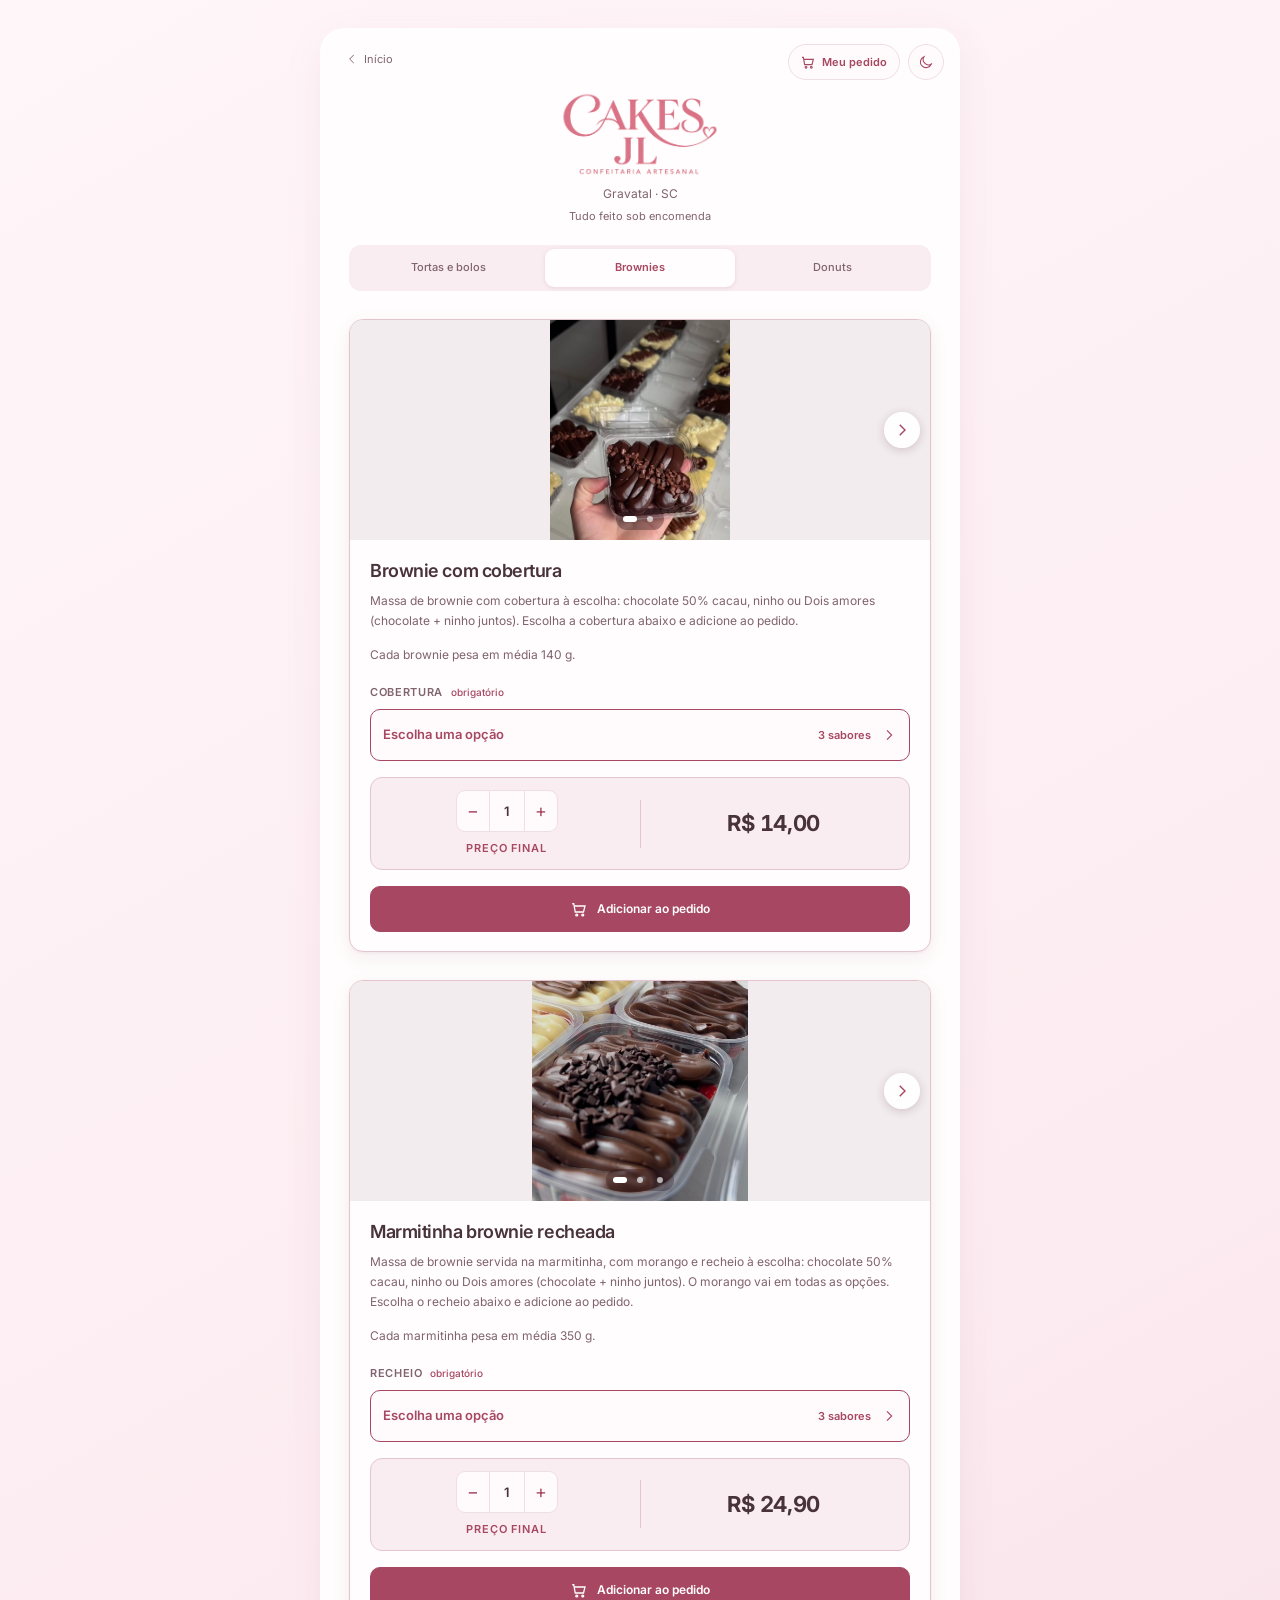
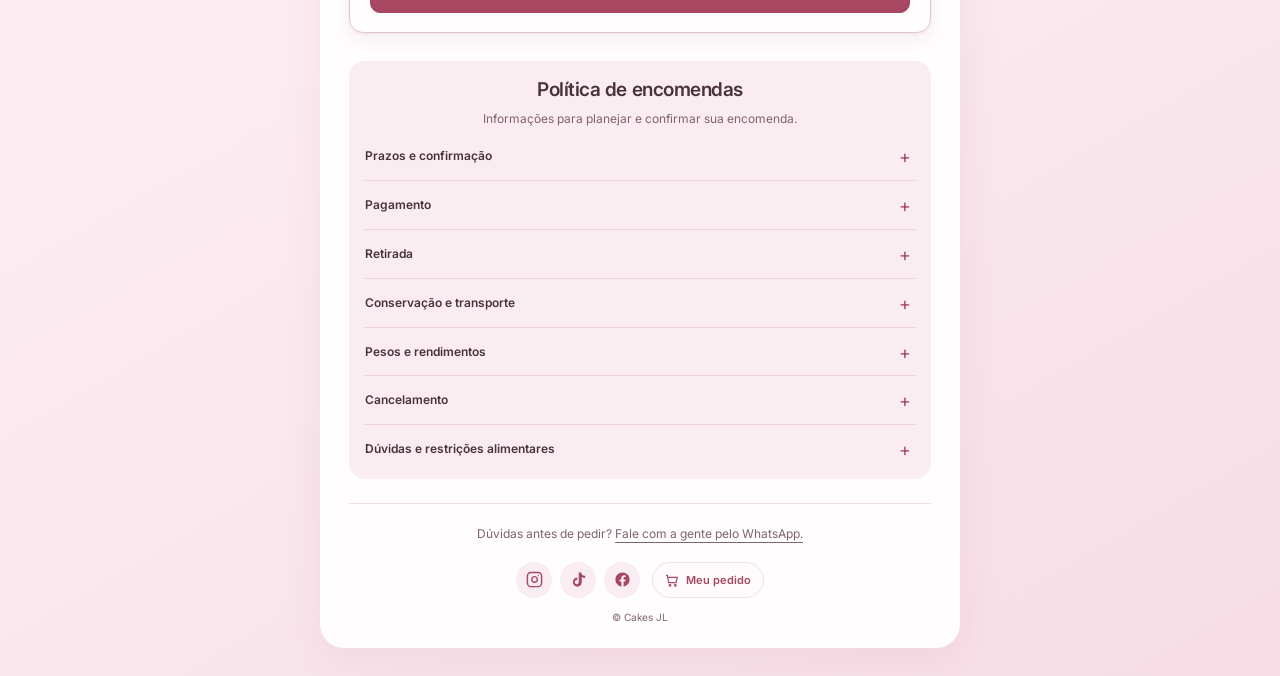
==== commit 9203a9ba: "Ajustes após commit inicial" ====
--- a/brownies/index.html
+++ b/brownies/index.html
@@ -1,456 +1,464 @@
-<!DOCTYPE html>
-<html lang="pt-BR">
-  <head>
-    <meta charset="UTF-8">
-    <meta name="viewport" content="width=device-width, initial-scale=1">
-    <title>Brownies sob encomenda | Cakes JL</title>
-    <meta
-      name="description"
-      content="Brownie com cobertura e marmitinha brownie recheada com morango. Cobertura ou recheio à escolha: chocolate 50% cacau, ninho ou Dois amores (chocolate + ninho), sob encomenda na Cakes JL, em Gravatal, SC."
-    >
-    <meta name="theme-color" content="#fcecf1">
-    <link rel="canonical" href="https://www.cakesjlconfeitaria.com.br/brownies/">
-    <meta property="og:type" content="website">
-    <meta property="og:locale" content="pt_BR">
-    <meta property="og:site_name" content="Cakes JL">
-    <meta property="og:title" content="Brownies sob encomenda | Cakes JL">
-    <meta
-      property="og:description"
-      content="Brownie com cobertura e marmitinha brownie recheada com morango. Cobertura ou recheio à escolha: chocolate 50% cacau, ninho ou Dois amores (chocolate + ninho), sob encomenda na Cakes JL, em Gravatal, SC."
-    >
-    <meta property="og:url" content="https://www.cakesjlconfeitaria.com.br/brownies/">
-    <meta property="og:image" content="https://www.cakesjlconfeitaria.com.br/logo.png">
-    <meta property="og:image:alt" content="Cakes JL Confeitaria Artesanal">
-    <link rel="prefetch" href="../index.html">
-    <link rel="prefetch" href="../tortas/index.html">
-    <link rel="prefetch" href="../donuts/index.html">
-    <link rel="prefetch" href="../pedido/index.html">
-    <link rel="icon" href="../assets/favicon.svg" type="image/svg+xml">
-    <link rel="preconnect" href="https://fonts.googleapis.com">
-    <link rel="preconnect" href="https://fonts.gstatic.com" crossorigin>
-    <script src="../assets/site.js?v=6"></script>
-    <link rel="stylesheet" href="../assets/site.css?v=21">
-  <script src="../assets/pedido.js?v=16" defer></script>
-  </head>
-  <body class="product-page">
-    <a class="skip-link" href="#conteudo">Pular para o conteúdo</a>
-    <div class="panel product-panel">
-      <a class="back" href="../index.html">
-        <svg
-          viewBox="0 0 24 24"
-          fill="none"
-          stroke="currentColor"
-          stroke-width="1.7"
-          aria-hidden="true"
-        >
-          <path d="m15 5-7 7 7 7"/>
-        </svg>Início</a>
-      <button
-        class="theme-toggle"
-        type="button"
-        data-theme-toggle
-        aria-label="Ativar tema escuro"
-        aria-pressed="false"
-      >
-        <svg
-          class="moon"
-          viewBox="0 0 24 24"
-          fill="none"
-          stroke="currentColor"
-          stroke-width="1.6"
-          aria-hidden="true"
-        >
-          <path d="M20 15a8 8 0 0 1-11-11 8.5 8.5 0 1 0 11 11Z"/>
-        </svg>
-        <svg
-          class="sun"
-          viewBox="0 0 24 24"
-          fill="none"
-          stroke="currentColor"
-          stroke-width="1.6"
-          aria-hidden="true"
-        >
-          <circle cx="12" cy="12" r="4"/>
-          <path d="M12 2v2m0 16v2M2 12h2m16 0h2M5 5l1.5 1.5m11 11L19 19M5 19l1.5-1.5m11-11L19 5"/>
-        </svg>
-      </button>
-      <a class="cart-link" href="../pedido/index.html" data-n="0">
-        <svg
-          viewBox="0 0 24 24"
-          fill="none"
-          stroke="currentColor"
-          stroke-width="1.7"
-          aria-hidden="true"
-        >
-          <path d="M3 5h2l2 11h11l2-8H6"/>
-          <circle cx="9" cy="20" r="1.3"/>
-          <circle cx="17" cy="20" r="1.3"/>
-        </svg>
-        <span>Meu pedido</span><span class="cart-link-n" data-pedido-contador>0</span>
-      </a>
-      <header class="identity">
-        <a class="brand" href="../index.html" aria-label="Cakes JL — início"><img src="../logo.png" width="1422" height="791" alt="Cakes JL Confeitaria Artesanal">
-        </a>
-        <p class="location">Gravatal · SC</p>
-        <p class="order-note">Tudo feito sob encomenda</p>
-      </header>
-      <nav class="category-nav" aria-label="Categorias">
-        <a href="../tortas/index.html">Tortas e bolos</a>
-        <a href="../brownies/index.html" aria-current="page">Brownies</a>
-        <a href="../donuts/index.html">Donuts</a>
-      </nav>
-
-      <main id="conteudo">
-        <h1 class="sr-only">Brownies</h1>
-        <div class="product-list section">
-          <article class="product-entry" aria-labelledby="brownie-cobertura-titulo">
-            <div
-              class="carousel"
-              data-photos="Brownie com cobertura"
-              data-hide-desc
-              data-price="R$ 14,00 a unidade"
-              role="group"
-              aria-roledescription="carrossel"
-              aria-label="Fotos de Brownie com cobertura"
-            >
-              <div class="carousel-track" data-carousel-track>
-                <a class="slide" href="brownie-2.1.PNG"><img
-                    src="brownie-2.1.PNG"
-                    alt="Brownie com cobertura em uma embalagem transparente"
-                    width="828"
-                    height="1008"
-                    loading="eager"
-                    decoding="async"
-                  >
-                </a>
-                <a class="slide" href="brownie-2.2.PNG"><img
-                    src="brownie-2.2.PNG"
-                    alt="Brownie com cobertura em duas cores"
-                    width="828"
-                    height="1003"
-                    loading="lazy"
-                    decoding="async"
-                  >
-                </a>
-              </div>
-            </div>
-            <div class="product-body">
-              <h2 id="brownie-cobertura-titulo">Brownie com cobertura</h2>
-              <p>Massa de brownie com cobertura à escolha: chocolate 50% cacau, ninho ou Dois amores (chocolate + ninho juntos). Escolha a cobertura abaixo e adicione ao pedido.</p>
-              <p>Cada brownie pesa em média 140 g.</p>
-              <p class="consult-price nojs-only">R$ 14,00 a unidade</p>
-              <form
-                class="order-form"
-                data-produto="brownie-cobertura"
-                aria-label="Adicionar brownie com cobertura ao pedido"
-              >
-                <div class="field">
-                  <span class="field-label">Cobertura <em class="req">obrigatório</em></span>
-                  <small class="field-hint" data-sabor-dica>Escolha uma opção.</small>
-                  <div class="choice-grid">
-                    <label><input type="radio" name="sabor" value="Chocolate 50% cacau"><span>Chocolate<small>50% cacau</small></span>
-                    </label>
-                    <label><input type="radio" name="sabor" value="Ninho"><span>Ninho<small>leite Ninho</small></span>
-                    </label>
-                    <label><input type="radio" name="sabor" value="Dois amores (chocolate + ninho)"><span>Dois amores<small>chocolate + ninho</small></span>
-                    </label>
-                  </div>
-                </div>
-                <div class="price-panel js-only">
-                  <div class="qty-row">
-                    <div class="qty">
-                      <button type="button" data-menos aria-label="Diminuir quantidade">−</button>
-                      <input
-                        type="number"
-                        id="bc-qtd"
-                        name="qtd"
-                        value="1"
-                        min="1"
-                        max="99"
-                        inputmode="numeric"
-                        aria-label="Quantidade"
-                      >
-                      <button type="button" data-mais aria-label="Aumentar quantidade">+</button>
-                    </div>
-                  </div>
-                  <div class="final-price" data-previa>
-                    <span class="final-price-text"><span class="final-price-label">Preço final</span><small class="final-price-detail" data-previa-detalhe></small>
-                    </span>
-                    <strong class="final-price-value" data-previa-valor>
-                    </strong>
-                  </div>
-                </div>
-                <button class="button js-only" type="submit">
-                  <svg
-                    viewBox="0 0 24 24"
-                    fill="none"
-                    stroke="currentColor"
-                    stroke-width="1.7"
-                    aria-hidden="true"
-                  >
-                    <path d="M3 5h2l2 11h11l2-8H6"/>
-                    <circle cx="9" cy="20" r="1.3"/>
-                    <circle cx="17" cy="20" r="1.3"/>
-                  </svg>Adicionar ao pedido</button>
-              </form>
-              <noscript><a
-                  class="button "
-                  href="https://wa.me/5548999442988?text=Ol%C3%A1%21%20Estou%20no%20site%20da%20Cakes%20JL%20e%20tenho%20interesse%20no%20brownie%20com%20cobertura.%20Pode%20me%20informar%20valor%2C%20op%C3%A7%C3%B5es%2C%20quantidade%20m%C3%ADnima%20e%20prazo%20para%20encomendar%3F"
-                  target="_blank"
-                  rel="noopener noreferrer"
-                >
-                  <svg
-                    viewBox="0 0 24 24"
-                    fill="none"
-                    stroke="currentColor"
-                    stroke-width="1.6"
-                    aria-hidden="true"
-                  >
-                    <path d="M20 11.6a8 8 0 0 1-11.8 7L4 20l1.3-4.2A8 8 0 1 1 20 11.6Z"/>
-                    <path d="M9 8c-2 1 2 7 5 6l1-2-2-1-1 1-2-2 1-1-1-2Z"/>
-                  </svg>Encomendar pelo WhatsApp</a>
-                <p class="nojs-note">Seu navegador está sem JavaScript. Para encomendar, fale com a gente pelo WhatsApp.</p>
-              </noscript>
-            </div>
-          </article>
-          <article class="product-entry" aria-labelledby="marmitinha-titulo">
-            <div
-              class="carousel"
-              data-photos="Marmitinha brownie recheada"
-              data-hide-desc
-              data-price="R$ 24,90 a marmitinha"
-              role="group"
-              aria-roledescription="carrossel"
-              aria-label="Fotos de Marmitinha brownie recheada"
-            >
-              <div class="carousel-track" data-carousel-track>
-                <a class="slide" href="brownie-3.1.PNG"><img
-                    src="brownie-3.1.PNG"
-                    alt="Marmitinha brownie recheada vista de perto"
-                    width="828"
-                    height="846"
-                    loading="eager"
-                    decoding="async"
-                  >
-                </a>
-                <a class="slide" href="brownie-3.2.PNG"><img
-                    src="brownie-3.2.PNG"
-                    alt="Montagem da marmitinha brownie recheada"
-                    width="828"
-                    height="851"
-                    loading="lazy"
-                    decoding="async"
-                  >
-                </a>
-                <a class="slide" href="brownie-3.3.PNG"><img
-                    src="brownie-3.3.PNG"
-                    alt="Marmitinha com brownie, recheio e cobertura"
-                    width="827"
-                    height="860"
-                    loading="lazy"
-                    decoding="async"
-                  >
-                </a>
-              </div>
-            </div>
-            <div class="product-body">
-              <h2 id="marmitinha-titulo">Marmitinha brownie recheada</h2>
-              <p>Massa de brownie servida na marmitinha, com morango e recheio à escolha: chocolate 50% cacau, ninho ou Dois amores (chocolate + ninho juntos). O morango vai em todas as opções. Escolha o recheio abaixo e adicione ao pedido.</p>
-              <p>Cada marmitinha pesa em média 350 g.</p>
-              <p class="consult-price nojs-only">R$ 24,90 a marmitinha</p>
-              <form
-                class="order-form"
-                data-produto="marmitinha"
-                aria-label="Adicionar marmitinha ao pedido"
-              >
-                <div class="field">
-                  <span class="field-label">Recheio <em class="req">obrigatório</em></span>
-                  <small class="field-hint" data-sabor-dica>Escolha uma opção.</small>
-                  <div class="choice-grid">
-                    <label><input type="radio" name="sabor" value="Chocolate 50% cacau"><span>Chocolate<small>50% cacau</small></span>
-                    </label>
-                    <label><input type="radio" name="sabor" value="Ninho"><span>Ninho<small>leite Ninho</small></span>
-                    </label>
-                    <label><input type="radio" name="sabor" value="Dois amores (chocolate + ninho)"><span>Dois amores<small>chocolate + ninho</small></span>
-                    </label>
-                  </div>
-                </div>
-                <div class="price-panel js-only">
-                  <div class="qty-row">
-                    <div class="qty">
-                      <button type="button" data-menos aria-label="Diminuir quantidade">−</button>
-                      <input
-                        type="number"
-                        id="mm-qtd"
-                        name="qtd"
-                        value="1"
-                        min="1"
-                        max="99"
-                        inputmode="numeric"
-                        aria-label="Quantidade"
-                      >
-                      <button type="button" data-mais aria-label="Aumentar quantidade">+</button>
-                    </div>
-                  </div>
-                  <div class="final-price" data-previa>
-                    <span class="final-price-text"><span class="final-price-label">Preço final</span><small class="final-price-detail" data-previa-detalhe></small>
-                    </span>
-                    <strong class="final-price-value" data-previa-valor>
-                    </strong>
-                  </div>
-                </div>
-                <button class="button js-only" type="submit">
-                  <svg
-                    viewBox="0 0 24 24"
-                    fill="none"
-                    stroke="currentColor"
-                    stroke-width="1.7"
-                    aria-hidden="true"
-                  >
-                    <path d="M3 5h2l2 11h11l2-8H6"/>
-                    <circle cx="9" cy="20" r="1.3"/>
-                    <circle cx="17" cy="20" r="1.3"/>
-                  </svg>Adicionar ao pedido</button>
-              </form>
-              <noscript><a
-                  class="button "
-                  href="https://wa.me/5548999442988?text=Ol%C3%A1%21%20Estou%20no%20site%20da%20Cakes%20JL%20e%20tenho%20interesse%20na%20marmitinha%20brownie%20recheada.%20Pode%20me%20informar%20valor%2C%20op%C3%A7%C3%B5es%2C%20quantidade%20m%C3%ADnima%20e%20prazo%20para%20encomendar%3F"
-                  target="_blank"
-                  rel="noopener noreferrer"
-                >
-                  <svg
-                    viewBox="0 0 24 24"
-                    fill="none"
-                    stroke="currentColor"
-                    stroke-width="1.6"
-                    aria-hidden="true"
-                  >
-                    <path d="M20 11.6a8 8 0 0 1-11.8 7L4 20l1.3-4.2A8 8 0 1 1 20 11.6Z"/>
-                    <path d="M9 8c-2 1 2 7 5 6l1-2-2-1-1 1-2-2 1-1-1-2Z"/>
-                  </svg>Encomendar pelo WhatsApp</a>
-                <p class="nojs-note">Seu navegador está sem JavaScript. Para encomendar, fale com a gente pelo WhatsApp.</p>
-              </noscript>
-            </div>
-          </article>
-        </div>
-        <section class="section how-card" id="como-pedir">
-          <header class="section-heading">
-            <h2>Política de encomendas</h2>
-            <p>Informações para planejar e confirmar sua encomenda.</p>
-          </header>
-          <div class="info-grid">
-            <details>
-              <summary>Prazos e confirmação</summary>
-              <p><strong>Tortas, Matilda e Bentô Cake:</strong> pedimos pelo menos 48 horas de antecedência.</p>
-              <p><strong>Brownies e donuts:</strong> pedimos pelo menos 24 horas de antecedência. Você pode encomendar brownies a partir de 1 unidade e donuts a partir de 1 copinho com 6 mini donuts.</p>
-              <p>Para confirmar seu pedido, você paga 50% do valor na encomenda e o restante na retirada.</p>
-            </details>
-            <details>
-              <summary>Pagamento</summary>
-              <p>O valor dos adicionais de decoração já está somado ao preço final da sua torta.</p>
-              <p>Você pode pagar por Pix ou cartão de crédito ou débito. Para pagamentos com cartão, enviamos um link de pagamento.</p>
-            </details>
-            <details>
-              <summary>Retirada</summary>
-              <p>A retirada é no bairro Bela Vista 1, em Gravatal, em uma data e horário combinados com você. Não fazemos entregas.</p>
-            </details>
-            <details>
-              <summary>Conservação e transporte</summary>
-              <p>Nossos produtos são preparados artesanalmente e têm validade de até 6 dias sob refrigeração.</p>
-              <p><strong>Tortas, Matilda e Bentô Cake:</strong> não nos responsabilizamos por acidentes após a retirada do bolo.</p>
-            </details>
-            <details>
-              <summary>Pesos e rendimentos</summary>
-              <p>Os pesos e rendimentos informados são aproximados. Nos produtos servidos em fatias, a quantidade pode variar conforme a espessura do corte.</p>
-            </details>
-            <details>
-              <summary>Cancelamento</summary>
-              <p><strong>Tortas, Matilda e Bentô Cake:</strong> pedidos cancelados com menos de 48 horas de antecedência não têm reembolso. Ao fazer o pedido, você concorda com a política de troca e cancelamento.</p>
-              <p><strong>Brownies e donuts:</strong> após a confirmação do pedido, o sinal não é devolvido em caso de cancelamento.</p>
-            </details>
-            <details>
-              <summary>Dúvidas e restrições alimentares</summary>
-              <p>Antes de confirmar, fale com a gente sobre sabores, decoração ou alguma necessidade específica. Tem alguma restrição alimentar? Conte nas observações do pedido.</p>
-            </details>
-          </div>
-        </section>
-      </main>
-
-      <footer class="site-footer footer-with-actions">
-        <p class="footer-help">Dúvidas antes de pedir? <a
-            href="https://wa.me/5548999442988?text=Ol%C3%A1%21%20Estou%20no%20site%20da%20Cakes%20JL%20e%20fiquei%20com%20uma%20d%C3%BAvida%20antes%20de%20fazer%20meu%20pedido."
-            target="_blank"
-            rel="noopener noreferrer"
-          >Fale com a gente pelo WhatsApp.</a>
-        </p>
-        <div class="footer-actions">
-          <nav class="social-links" aria-label="Redes sociais">
-            <a
-              href="https://www.instagram.com/cakesjlconfeitaria"
-              target="_blank"
-              rel="noopener noreferrer"
-              aria-label="Instagram"
-            >
-              <svg
-                width="22"
-                height="22"
-                viewBox="0 0 24 24"
-                fill="none"
-                stroke="currentColor"
-                stroke-width="2"
-                stroke-linecap="round"
-                stroke-linejoin="round"
-              >
-                <rect x="2" y="2" width="20" height="20" rx="5" ry="5">
-                </rect>
-                <path d="M16 11.37A4 4 0 1 1 12.63 8 4 4 0 0 1 16 11.37z">
-                </path>
-                <line x1="17.5" y1="6.5" x2="17.51" y2="6.5">
-                </line>
-              </svg>
-            </a>
-            <a
-              href="https://www.tiktok.com/@cakesjlconfeitaria"
-              target="_blank"
-              rel="noopener noreferrer"
-              aria-label="TikTok"
-            >
-              <svg width="20" height="20" viewBox="0 0 24 24" fill="currentColor">
-                <path
-                  d="M19.59 6.69a4.83 4.83 0 0 1-3.77-4.25V2h-3.45v13.67a2.89 2.89 0 0 1-5.2 1.74 2.89 2.89 0 0 1 2.31-4.64 2.93 2.93 0 0 1 .88.13V9.4a6.84 6.84 0 0 0-1-.05A6.33 6.33 0 0 0 5.8 20.1a6.34 6.34 0 0 0 10.86-4.43V8.51a8.16 8.16 0 0 0 4.77 1.52v-3.4a4.85 4.85 0 0 1-1.84-.04z"
-                />
-              </svg>
-            </a>
-            <a
-              href="https://www.facebook.com/people/Cakes-JL-Confeitaria/61590743607528/"
-              target="_blank"
-              rel="noopener noreferrer"
-              aria-label="Facebook"
-            >
-              <svg width="22" height="22" viewBox="0 0 24 24" fill="currentColor">
-                <path
-                  d="M22 12c0-5.523-4.477-10-10-10S2 6.477 2 12c0 4.991 3.657 9.128 8.438 9.878v-6.987h-2.54V12h2.54V9.797c0-2.506 1.492-3.89 3.777-3.89 1.094 0 2.238.195 2.238.195v2.46h-1.26c-1.243 0-1.63.771-1.63 1.562V12h2.773l-.443 2.89h-2.33v6.988C18.343 21.128 22 16.991 22 12z"
-                />
-              </svg>
-            </a>
-          </nav>
-          <a class="cart-link" href="../pedido/index.html" data-n="0">
-            <svg
-              viewBox="0 0 24 24"
-              fill="none"
-              stroke="currentColor"
-              stroke-width="1.7"
-              aria-hidden="true"
-            >
-              <path d="M3 5h2l2 11h11l2-8H6"/>
-              <circle cx="9" cy="20" r="1.3"/>
-              <circle cx="17" cy="20" r="1.3"/>
-            </svg>
-            <span>Meu pedido</span><span class="cart-link-n" data-pedido-contador>0</span>
-          </a>
-        </div>
-        <p>© Cakes JL</p>
-      </footer>
-    </div>
-  </body>
-</html>
+<!DOCTYPE html>
+<html lang="pt-BR">
+  <head>
+    <meta charset="UTF-8">
+    <meta name="viewport" content="width=device-width, initial-scale=1">
+    <title>Brownies sob encomenda | Cakes JL</title>
+    <meta
+      name="description"
+      content="Brownie com cobertura e marmitinha brownie recheada com morango. Cobertura ou recheio à escolha: chocolate 50% cacau, ninho ou Dois amores (chocolate + ninho), sob encomenda na Cakes JL, em Gravatal, SC."
+    >
+    <meta name="theme-color" content="#fcecf1">
+    <link rel="canonical" href="https://www.cakesjlconfeitaria.com.br/brownies/">
+    <meta property="og:type" content="website">
+    <meta property="og:locale" content="pt_BR">
+    <meta property="og:site_name" content="Cakes JL">
+    <meta property="og:title" content="Brownies sob encomenda | Cakes JL">
+    <meta
+      property="og:description"
+      content="Brownie com cobertura e marmitinha brownie recheada com morango. Cobertura ou recheio à escolha: chocolate 50% cacau, ninho ou Dois amores (chocolate + ninho), sob encomenda na Cakes JL, em Gravatal, SC."
+    >
+    <meta property="og:url" content="https://www.cakesjlconfeitaria.com.br/brownies/">
+    <meta property="og:image" content="https://www.cakesjlconfeitaria.com.br/logo.png">
+    <meta property="og:image:alt" content="Cakes JL Confeitaria Artesanal">
+    <link rel="prefetch" href="../index.html">
+    <link rel="prefetch" href="../tortas/index.html">
+    <link rel="prefetch" href="../donuts/index.html">
+    <link rel="prefetch" href="../pedido/index.html">
+    <link rel="icon" href="../assets/favicon.svg" type="image/svg+xml">
+    <link rel="preconnect" href="https://fonts.googleapis.com">
+    <link rel="preconnect" href="https://fonts.gstatic.com" crossorigin>
+    <script src="../assets/site.js?v=6"></script>
+    <link rel="stylesheet" href="../assets/site.css?v=22">
+  <script src="../assets/pedido.js?v=21" defer></script>
+  </head>
+  <body class="product-page">
+    <a class="skip-link" href="#conteudo">Pular para o conteúdo</a>
+    <div class="panel product-panel">
+      <a class="back" href="../index.html">
+        <svg
+          viewBox="0 0 24 24"
+          fill="none"
+          stroke="currentColor"
+          stroke-width="1.7"
+          aria-hidden="true"
+        >
+          <path d="m15 5-7 7 7 7"/>
+        </svg>Início</a>
+      <button
+        class="theme-toggle"
+        type="button"
+        data-theme-toggle
+        aria-label="Ativar tema escuro"
+        aria-pressed="false"
+      >
+        <svg
+          class="moon"
+          viewBox="0 0 24 24"
+          fill="none"
+          stroke="currentColor"
+          stroke-width="1.6"
+          aria-hidden="true"
+        >
+          <path d="M20 15a8 8 0 0 1-11-11 8.5 8.5 0 1 0 11 11Z"/>
+        </svg>
+        <svg
+          class="sun"
+          viewBox="0 0 24 24"
+          fill="none"
+          stroke="currentColor"
+          stroke-width="1.6"
+          aria-hidden="true"
+        >
+          <circle cx="12" cy="12" r="4"/>
+          <path d="M12 2v2m0 16v2M2 12h2m16 0h2M5 5l1.5 1.5m11 11L19 19M5 19l1.5-1.5m11-11L19 5"/>
+        </svg>
+      </button>
+      <a class="cart-link" href="../pedido/index.html" data-n="0">
+        <svg
+          viewBox="0 0 24 24"
+          fill="none"
+          stroke="currentColor"
+          stroke-width="1.7"
+          aria-hidden="true"
+        >
+          <path d="M3 5h2l2 11h11l2-8H6"/>
+          <circle cx="9" cy="20" r="1.3"/>
+          <circle cx="17" cy="20" r="1.3"/>
+        </svg>
+        <span>Meu pedido</span><span class="cart-link-n" data-pedido-contador>0</span>
+      </a>
+      <header class="identity">
+        <a class="brand" href="../index.html" aria-label="Cakes JL — início"><img src="../logo.png" width="1422" height="791" alt="Cakes JL Confeitaria Artesanal">
+        </a>
+        <p class="location">Gravatal · SC</p>
+        <p class="order-note">Tudo feito sob encomenda</p>
+      </header>
+      <nav class="category-nav" aria-label="Categorias">
+        <a href="../tortas/index.html">Tortas e bolos</a>
+        <a href="../brownies/index.html" aria-current="page">Brownies</a>
+        <a href="../donuts/index.html">Donuts</a>
+      </nav>
+
+      <main id="conteudo">
+        <h1 class="sr-only">Brownies</h1>
+        <div class="product-list section">
+          <article class="product-entry" aria-labelledby="brownie-cobertura-titulo">
+            <div
+              class="carousel"
+              data-photos="Brownie com cobertura"
+              data-hide-desc
+              data-price="R$ 14,00 a unidade"
+              role="group"
+              aria-roledescription="carrossel"
+              aria-label="Fotos de Brownie com cobertura"
+            >
+              <div class="carousel-track" data-carousel-track>
+                <a class="slide" href="brownie-2.1.PNG"><img
+                    src="brownie-2.1.PNG"
+                    alt="Brownie com cobertura em uma embalagem transparente"
+                    width="828"
+                    height="1008"
+                    loading="eager"
+                    decoding="async"
+                  >
+                </a>
+                <a class="slide" href="brownie-2.2.PNG"><img
+                    src="brownie-2.2.PNG"
+                    alt="Brownie com cobertura em duas cores"
+                    width="828"
+                    height="1003"
+                    loading="lazy"
+                    decoding="async"
+                  >
+                </a>
+              </div>
+            </div>
+            <div class="product-body">
+              <h2 id="brownie-cobertura-titulo">Brownie com cobertura</h2>
+              <p>Massa de brownie com cobertura à escolha: chocolate 50% cacau, ninho ou Dois amores (chocolate + ninho juntos). Escolha a cobertura abaixo e adicione ao pedido.</p>
+              <p>Cada brownie pesa em média 140 g.</p>
+              <p class="consult-price nojs-only">R$ 14,00 a unidade</p>
+              <form
+                class="order-form"
+                data-produto="brownie-cobertura"
+                aria-label="Adicionar brownie com cobertura ao pedido"
+              >
+                <div
+                  class="field flavor-field"
+                  data-sabor-titulo="Cobertura do brownie"
+                  data-sabor-subtitulo="Escolha a cobertura do seu brownie."
+                  data-sabor-rotulo="Cobertura"
+                >
+                  <span class="field-label">Cobertura <em class="req">obrigatório</em></span>
+                  <div class="choice-grid">
+                    <label><input type="radio" name="sabor" value="Chocolate 50% cacau"><span>Chocolate<small>50% cacau</small></span>
+                    </label>
+                    <label><input type="radio" name="sabor" value="Ninho"><span>Ninho<small>leite Ninho</small></span>
+                    </label>
+                    <label><input type="radio" name="sabor" value="Dois amores (chocolate + ninho)"><span>Dois amores<small>chocolate + ninho</small></span>
+                    </label>
+                  </div>
+                </div>
+                <div class="price-panel js-only">
+                  <div class="qty-row">
+                    <div class="qty">
+                      <button type="button" data-menos aria-label="Diminuir quantidade">−</button>
+                      <input
+                        type="number"
+                        id="bc-qtd"
+                        name="qtd"
+                        value="1"
+                        min="1"
+                        max="99"
+                        inputmode="numeric"
+                        aria-label="Quantidade"
+                      >
+                      <button type="button" data-mais aria-label="Aumentar quantidade">+</button>
+                    </div>
+                  </div>
+                  <div class="final-price" data-previa>
+                    <span class="final-price-text"><span class="final-price-label">Preço final</span><small class="final-price-detail" data-previa-detalhe></small>
+                    </span>
+                    <strong class="final-price-value" data-previa-valor>
+                    </strong>
+                  </div>
+                </div>
+                <button class="button js-only" type="submit">
+                  <svg
+                    viewBox="0 0 24 24"
+                    fill="none"
+                    stroke="currentColor"
+                    stroke-width="1.7"
+                    aria-hidden="true"
+                  >
+                    <path d="M3 5h2l2 11h11l2-8H6"/>
+                    <circle cx="9" cy="20" r="1.3"/>
+                    <circle cx="17" cy="20" r="1.3"/>
+                  </svg>Adicionar ao pedido</button>
+              </form>
+              <noscript><a
+                  class="button "
+                  href="https://wa.me/5548999442988?text=Ol%C3%A1%21%20Estou%20no%20site%20da%20Cakes%20JL%20e%20tenho%20interesse%20no%20brownie%20com%20cobertura.%20Pode%20me%20informar%20valor%2C%20op%C3%A7%C3%B5es%2C%20quantidade%20m%C3%ADnima%20e%20prazo%20para%20encomendar%3F"
+                  target="_blank"
+                  rel="noopener noreferrer"
+                >
+                  <svg
+                    viewBox="0 0 24 24"
+                    fill="none"
+                    stroke="currentColor"
+                    stroke-width="1.6"
+                    aria-hidden="true"
+                  >
+                    <path d="M20 11.6a8 8 0 0 1-11.8 7L4 20l1.3-4.2A8 8 0 1 1 20 11.6Z"/>
+                    <path d="M9 8c-2 1 2 7 5 6l1-2-2-1-1 1-2-2 1-1-1-2Z"/>
+                  </svg>Encomendar pelo WhatsApp</a>
+                <p class="nojs-note">Seu navegador está sem JavaScript. Para encomendar, fale com a gente pelo WhatsApp.</p>
+              </noscript>
+            </div>
+          </article>
+          <article class="product-entry" aria-labelledby="marmitinha-titulo">
+            <div
+              class="carousel"
+              data-photos="Marmitinha brownie recheada"
+              data-hide-desc
+              data-price="R$ 24,90 a marmitinha"
+              role="group"
+              aria-roledescription="carrossel"
+              aria-label="Fotos de Marmitinha brownie recheada"
+            >
+              <div class="carousel-track" data-carousel-track>
+                <a class="slide" href="brownie-3.1.PNG"><img
+                    src="brownie-3.1.PNG"
+                    alt="Marmitinha brownie recheada vista de perto"
+                    width="828"
+                    height="846"
+                    loading="eager"
+                    decoding="async"
+                  >
+                </a>
+                <a class="slide" href="brownie-3.2.PNG"><img
+                    src="brownie-3.2.PNG"
+                    alt="Montagem da marmitinha brownie recheada"
+                    width="828"
+                    height="851"
+                    loading="lazy"
+                    decoding="async"
+                  >
+                </a>
+                <a class="slide" href="brownie-3.3.PNG"><img
+                    src="brownie-3.3.PNG"
+                    alt="Marmitinha com brownie, recheio e cobertura"
+                    width="827"
+                    height="860"
+                    loading="lazy"
+                    decoding="async"
+                  >
+                </a>
+              </div>
+            </div>
+            <div class="product-body">
+              <h2 id="marmitinha-titulo">Marmitinha brownie recheada</h2>
+              <p>Massa de brownie servida na marmitinha, com morango e recheio à escolha: chocolate 50% cacau, ninho ou Dois amores (chocolate + ninho juntos). O morango vai em todas as opções. Escolha o recheio abaixo e adicione ao pedido.</p>
+              <p>Cada marmitinha pesa em média 350 g.</p>
+              <p class="consult-price nojs-only">R$ 24,90 a marmitinha</p>
+              <form
+                class="order-form"
+                data-produto="marmitinha"
+                aria-label="Adicionar marmitinha ao pedido"
+              >
+                <div
+                  class="field flavor-field"
+                  data-sabor-titulo="Recheio da marmitinha"
+                  data-sabor-subtitulo="Escolha o recheio da sua marmitinha."
+                  data-sabor-rotulo="Recheio"
+                >
+                  <span class="field-label">Recheio <em class="req">obrigatório</em></span>
+                  <div class="choice-grid">
+                    <label><input type="radio" name="sabor" value="Chocolate 50% cacau"><span>Chocolate<small>50% cacau</small></span>
+                    </label>
+                    <label><input type="radio" name="sabor" value="Ninho"><span>Ninho<small>leite Ninho</small></span>
+                    </label>
+                    <label><input type="radio" name="sabor" value="Dois amores (chocolate + ninho)"><span>Dois amores<small>chocolate + ninho</small></span>
+                    </label>
+                  </div>
+                </div>
+                <div class="price-panel js-only">
+                  <div class="qty-row">
+                    <div class="qty">
+                      <button type="button" data-menos aria-label="Diminuir quantidade">−</button>
+                      <input
+                        type="number"
+                        id="mm-qtd"
+                        name="qtd"
+                        value="1"
+                        min="1"
+                        max="99"
+                        inputmode="numeric"
+                        aria-label="Quantidade"
+                      >
+                      <button type="button" data-mais aria-label="Aumentar quantidade">+</button>
+                    </div>
+                  </div>
+                  <div class="final-price" data-previa>
+                    <span class="final-price-text"><span class="final-price-label">Preço final</span><small class="final-price-detail" data-previa-detalhe></small>
+                    </span>
+                    <strong class="final-price-value" data-previa-valor>
+                    </strong>
+                  </div>
+                </div>
+                <button class="button js-only" type="submit">
+                  <svg
+                    viewBox="0 0 24 24"
+                    fill="none"
+                    stroke="currentColor"
+                    stroke-width="1.7"
+                    aria-hidden="true"
+                  >
+                    <path d="M3 5h2l2 11h11l2-8H6"/>
+                    <circle cx="9" cy="20" r="1.3"/>
+                    <circle cx="17" cy="20" r="1.3"/>
+                  </svg>Adicionar ao pedido</button>
+              </form>
+              <noscript><a
+                  class="button "
+                  href="https://wa.me/5548999442988?text=Ol%C3%A1%21%20Estou%20no%20site%20da%20Cakes%20JL%20e%20tenho%20interesse%20na%20marmitinha%20brownie%20recheada.%20Pode%20me%20informar%20valor%2C%20op%C3%A7%C3%B5es%2C%20quantidade%20m%C3%ADnima%20e%20prazo%20para%20encomendar%3F"
+                  target="_blank"
+                  rel="noopener noreferrer"
+                >
+                  <svg
+                    viewBox="0 0 24 24"
+                    fill="none"
+                    stroke="currentColor"
+                    stroke-width="1.6"
+                    aria-hidden="true"
+                  >
+                    <path d="M20 11.6a8 8 0 0 1-11.8 7L4 20l1.3-4.2A8 8 0 1 1 20 11.6Z"/>
+                    <path d="M9 8c-2 1 2 7 5 6l1-2-2-1-1 1-2-2 1-1-1-2Z"/>
+                  </svg>Encomendar pelo WhatsApp</a>
+                <p class="nojs-note">Seu navegador está sem JavaScript. Para encomendar, fale com a gente pelo WhatsApp.</p>
+              </noscript>
+            </div>
+          </article>
+        </div>
+        <section class="section how-card" id="como-pedir">
+          <header class="section-heading">
+            <h2>Política de encomendas</h2>
+            <p>Informações para planejar e confirmar sua encomenda.</p>
+          </header>
+          <div class="info-grid">
+            <details>
+              <summary>Prazos e confirmação</summary>
+              <p><strong>Tortas, Matilda e Bentô Cake:</strong> pedimos pelo menos 48 horas de antecedência.</p>
+              <p><strong>Brownies e donuts:</strong> pedimos pelo menos 24 horas de antecedência. Você pode encomendar brownies a partir de 1 unidade e donuts a partir de 1 copinho com 6 mini donuts.</p>
+              <p>Para confirmar seu pedido, você paga 50% do valor na encomenda e o restante na retirada.</p>
+            </details>
+            <details>
+              <summary>Pagamento</summary>
+              <p>Os adicionais pagos de decoração já estão incluídos no preço final da sua torta.</p>
+              <p>Você pode pagar por Pix ou cartão de crédito ou débito. Para pagamentos com cartão, enviamos um link de pagamento.</p>
+            </details>
+            <details>
+              <summary>Retirada</summary>
+              <p>A retirada é no bairro Bela Vista 1, em Gravatal, em uma data e horário combinados com você. Não fazemos entregas.</p>
+            </details>
+            <details>
+              <summary>Conservação e transporte</summary>
+              <p>Nossos produtos são preparados artesanalmente e têm validade de até 6 dias sob refrigeração.</p>
+              <p><strong>Tortas, Matilda e Bentô Cake:</strong> não nos responsabilizamos por acidentes após a retirada do bolo.</p>
+            </details>
+            <details>
+              <summary>Pesos e rendimentos</summary>
+              <p>Os pesos e rendimentos informados são aproximados. Nos produtos servidos em fatias, a quantidade pode variar conforme a espessura do corte.</p>
+            </details>
+            <details>
+              <summary>Cancelamento</summary>
+              <p><strong>Tortas, Matilda e Bentô Cake:</strong> pedidos cancelados com menos de 48 horas de antecedência não têm reembolso. Ao fazer o pedido, você concorda com a política de troca e cancelamento.</p>
+              <p><strong>Brownies e donuts:</strong> após a confirmação do pedido, o sinal não é devolvido em caso de cancelamento.</p>
+            </details>
+            <details>
+              <summary>Dúvidas e restrições alimentares</summary>
+              <p>Antes de confirmar, fale com a gente sobre sabores, decoração ou alguma necessidade específica. Tem alguma restrição alimentar? Conte nas observações do pedido.</p>
+            </details>
+          </div>
+        </section>
+      </main>
+
+      <footer class="site-footer footer-with-actions">
+        <p class="footer-help">Dúvidas antes de pedir? <a
+            href="https://wa.me/5548999442988?text=Ol%C3%A1%21%20Estou%20no%20site%20da%20Cakes%20JL%20e%20fiquei%20com%20uma%20d%C3%BAvida%20antes%20de%20fazer%20meu%20pedido."
+            target="_blank"
+            rel="noopener noreferrer"
+          >Fale com a gente pelo WhatsApp.</a>
+        </p>
+        <div class="footer-actions">
+          <nav class="social-links" aria-label="Redes sociais">
+            <a
+              href="https://www.instagram.com/cakesjlconfeitaria"
+              target="_blank"
+              rel="noopener noreferrer"
+              aria-label="Instagram"
+            >
+              <svg
+                width="22"
+                height="22"
+                viewBox="0 0 24 24"
+                fill="none"
+                stroke="currentColor"
+                stroke-width="2"
+                stroke-linecap="round"
+                stroke-linejoin="round"
+              >
+                <rect x="2" y="2" width="20" height="20" rx="5" ry="5">
+                </rect>
+                <path d="M16 11.37A4 4 0 1 1 12.63 8 4 4 0 0 1 16 11.37z">
+                </path>
+                <line x1="17.5" y1="6.5" x2="17.51" y2="6.5">
+                </line>
+              </svg>
+            </a>
+            <a
+              href="https://www.tiktok.com/@cakesjlconfeitaria"
+              target="_blank"
+              rel="noopener noreferrer"
+              aria-label="TikTok"
+            >
+              <svg width="20" height="20" viewBox="0 0 24 24" fill="currentColor">
+                <path
+                  d="M19.59 6.69a4.83 4.83 0 0 1-3.77-4.25V2h-3.45v13.67a2.89 2.89 0 0 1-5.2 1.74 2.89 2.89 0 0 1 2.31-4.64 2.93 2.93 0 0 1 .88.13V9.4a6.84 6.84 0 0 0-1-.05A6.33 6.33 0 0 0 5.8 20.1a6.34 6.34 0 0 0 10.86-4.43V8.51a8.16 8.16 0 0 0 4.77 1.52v-3.4a4.85 4.85 0 0 1-1.84-.04z"
+                />
+              </svg>
+            </a>
+            <a
+              href="https://www.facebook.com/people/Cakes-JL-Confeitaria/61590743607528/"
+              target="_blank"
+              rel="noopener noreferrer"
+              aria-label="Facebook"
+            >
+              <svg width="22" height="22" viewBox="0 0 24 24" fill="currentColor">
+                <path
+                  d="M22 12c0-5.523-4.477-10-10-10S2 6.477 2 12c0 4.991 3.657 9.128 8.438 9.878v-6.987h-2.54V12h2.54V9.797c0-2.506 1.492-3.89 3.777-3.89 1.094 0 2.238.195 2.238.195v2.46h-1.26c-1.243 0-1.63.771-1.63 1.562V12h2.773l-.443 2.89h-2.33v6.988C18.343 21.128 22 16.991 22 12z"
+                />
+              </svg>
+            </a>
+          </nav>
+          <a class="cart-link" href="../pedido/index.html" data-n="0">
+            <svg
+              viewBox="0 0 24 24"
+              fill="none"
+              stroke="currentColor"
+              stroke-width="1.7"
+              aria-hidden="true"
+            >
+              <path d="M3 5h2l2 11h11l2-8H6"/>
+              <circle cx="9" cy="20" r="1.3"/>
+              <circle cx="17" cy="20" r="1.3"/>
+            </svg>
+            <span>Meu pedido</span><span class="cart-link-n" data-pedido-contador>0</span>
+          </a>
+        </div>
+        <p>© Cakes JL</p>
+      </footer>
+    </div>
+  </body>
+</html>
--- a/assets/site.css
+++ b/assets/site.css
@@ -1365,6 +1365,37 @@
   color: #ffb4ab
 }
 
+/* Retirada fora do prazo: bloqueio com destaque, além da indicação por cor. */
+.aviso-retirada {
+  padding: 16px;
+  border: 1px solid #d88a83;
+  border-left: 5px solid #b3261e;
+  background: #fff0ee;
+  color: #84221d;
+  font-size: 13px;
+  line-height: 1.55
+}
+
+.aviso-retirada strong {
+  display: block;
+  margin-bottom: 6px;
+  font-size: 14px
+}
+
+[data-theme=dark] .aviso-retirada {
+  border-color: #dc928b;
+  background: #4a272b;
+  color: #ffd8d3
+}
+
+.checkout input[type=date],.checkout input[type=time] {
+  cursor: pointer
+}
+
+[data-theme=dark] .checkout input[aria-invalid=true] {
+  border-color: #ffb4ab
+}
+
 .checkout input[aria-invalid=true] {
   border-color: #b3261e
 }
@@ -1833,6 +1864,40 @@
   border-color: #321820
 }
 
+/* Acetato com laço: primeira opção, gratuita, com destaque nos dois temas. */
+.addon-free {
+  --free-bg: #eff9f1;
+  --free-border: #a6d4b2;
+  --free-ink: #24653a;
+  --free-badge: #d8efdf;
+  padding: 10px;
+  margin-bottom: 4px;
+  border: 1px solid var(--free-border);
+  border-radius: 12px;
+  background: var(--free-bg)
+}
+
+[data-theme=dark] .addon-free {
+  --free-bg: #203b2b;
+  --free-border: #477d59;
+  --free-ink: #c0efcc;
+  --free-badge: #30563d
+}
+
+.addon-free .addon-pick:hover,.addon-free .addon-pick:has(input:checked) {
+  background: var(--free-badge)
+}
+
+.addon-free .addon-free-badge {
+  justify-self: start;
+  padding: 2px 8px;
+  border-radius: 999px;
+  background: var(--free-badge);
+  color: var(--free-ink);
+  font-size: 11px;
+  font-weight: 700
+}
+
 .addons-foot {
   display: grid;
   gap: 10px;
@@ -3132,7 +3197,28 @@
   margin-top: 0;
   padding: 0;
   border: 0;
-  background: transparent
+  background: transparent;
+  gap: 8px
+}
+
+/* P63: dados do Pix compactos apenas na tela final. */
+.thanks .pix-box {
+  gap: 6px;
+  margin-top: 0;
+  padding: 10px 12px
+}
+
+.thanks .pix-key {
+  padding: 8px 10px
+}
+
+.thanks .pix-meta {
+  font-size: 11px;
+  line-height: 1.45
+}
+
+.thanks-actions {
+  gap: 6px 14px
 }
 
 
@@ -3156,6 +3242,11 @@
   gap: 12px
 }
 
+/* P56 (08/10/2026): grupo centralizado somente nas três páginas de produtos. */
+.product-page:not(.pedido-page) .footer-actions {
+  justify-content: center
+}
+
 .footer-actions .social-links {
   gap: 8px
 }
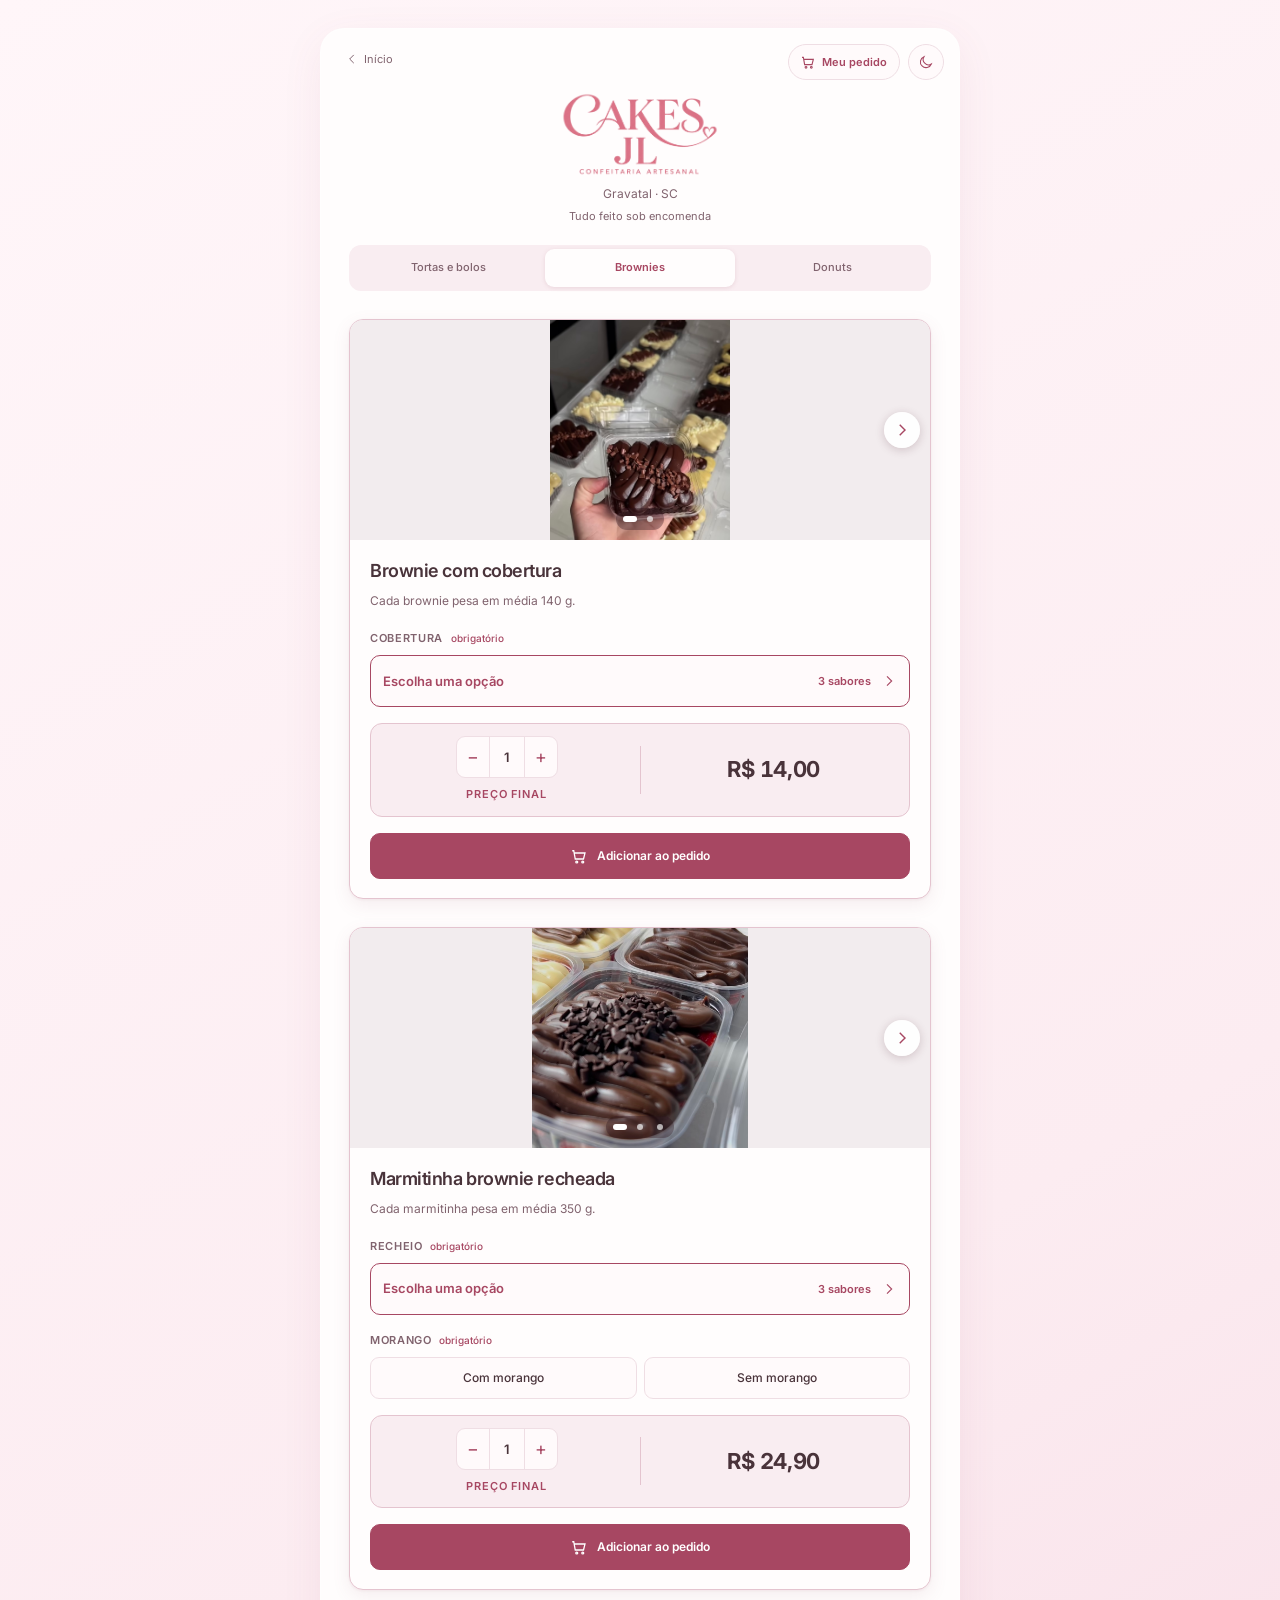
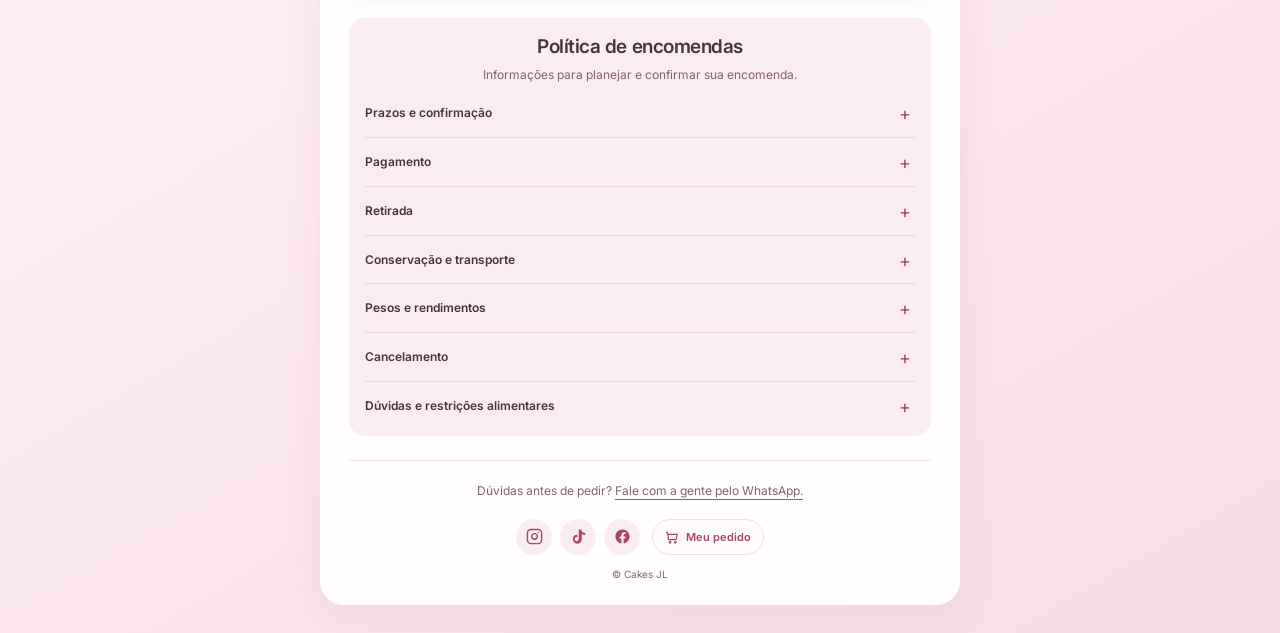
==== commit a4a92326: "Ajustes após commit inicial" ====
--- a/brownies/index.html
+++ b/brownies/index.html
@@ -28,9 +28,9 @@
     <link rel="icon" href="../assets/favicon.svg" type="image/svg+xml">
     <link rel="preconnect" href="https://fonts.googleapis.com">
     <link rel="preconnect" href="https://fonts.gstatic.com" crossorigin>
-    <script src="../assets/site.js?v=6"></script>
-    <link rel="stylesheet" href="../assets/site.css?v=22">
-  <script src="../assets/pedido.js?v=21" defer></script>
+    <script src="../assets/site.js?v=7"></script>
+    <link rel="stylesheet" href="../assets/site.css?v=27">
+  <script src="../assets/pedido.js?v=25" defer></script>
   </head>
   <body class="product-page">
     <a class="skip-link" href="#conteudo">Pular para o conteúdo</a>
@@ -136,7 +136,6 @@
             </div>
             <div class="product-body">
               <h2 id="brownie-cobertura-titulo">Brownie com cobertura</h2>
-              <p>Massa de brownie com cobertura à escolha: chocolate 50% cacau, ninho ou Dois amores (chocolate + ninho juntos). Escolha a cobertura abaixo e adicione ao pedido.</p>
               <p>Cada brownie pesa em média 140 g.</p>
               <p class="consult-price nojs-only">R$ 14,00 a unidade</p>
               <form
@@ -259,7 +258,6 @@
             </div>
             <div class="product-body">
               <h2 id="marmitinha-titulo">Marmitinha brownie recheada</h2>
-              <p>Massa de brownie servida na marmitinha, com morango e recheio à escolha: chocolate 50% cacau, ninho ou Dois amores (chocolate + ninho juntos). O morango vai em todas as opções. Escolha o recheio abaixo e adicione ao pedido.</p>
               <p>Cada marmitinha pesa em média 350 g.</p>
               <p class="consult-price nojs-only">R$ 24,90 a marmitinha</p>
               <form
@@ -280,6 +278,15 @@
                     <label><input type="radio" name="sabor" value="Ninho"><span>Ninho<small>leite Ninho</small></span>
                     </label>
                     <label><input type="radio" name="sabor" value="Dois amores (chocolate + ninho)"><span>Dois amores<small>chocolate + ninho</small></span>
+                    </label>
+                  </div>
+                </div>
+                <div class="field">
+                  <span class="field-label">Morango <em class="req">obrigatório</em></span>
+                  <div class="choice-grid two">
+                    <label><input type="radio" name="morango" value="com"><span>Com morango</span>
+                    </label>
+                    <label><input type="radio" name="morango" value="sem"><span>Sem morango</span>
                     </label>
                   </div>
                 </div>
--- a/assets/site.css
+++ b/assets/site.css
@@ -567,6 +567,92 @@
   box-shadow: var(--card-shadow)
 }
 
+.torta-builder-start {
+  display: none
+}
+
+.torta-builder.enhanced {
+  border: 1px solid var(--line-strong);
+  border-radius: 14px;
+  padding: 18px;
+  box-shadow: var(--card-shadow)
+}
+
+.torta-builder.enhanced .torta-builder-start {
+  display: grid
+}
+
+.torta-builder-start h2 {
+  font-size: 18px
+}
+
+.torta-builder-start>p {
+  font-size: 11px;
+  color: var(--muted);
+  line-height: 1.5;
+  margin-top: 4px
+}
+
+.torta-line-options {
+  display: grid;
+  grid-template-columns: repeat(2,minmax(0,1fr));
+  gap: 8px;
+  margin-top: 15px
+}
+
+.torta-line-option {
+  display: grid;
+  align-content: center;
+  gap: 3px;
+  min-height: 66px;
+  padding: 10px 12px;
+  border: 1px solid var(--line);
+  border-radius: 11px;
+  background: var(--surface);
+  color: var(--ink);
+  text-align: left;
+  line-height: 1.3;
+  transition: background .15s,border-color .15s,transform .12s
+}
+
+.torta-line-option strong {
+  font-size: 12px
+}
+
+.torta-line-option small {
+  font-size: 10px;
+  color: var(--muted)
+}
+
+.torta-line-option:hover,
+.torta-line-option[aria-pressed=true] {
+  border-color: var(--accent);
+  background: var(--soft)
+}
+
+.torta-line-option:active {
+  transform: scale(.98)
+}
+
+.torta-builder.enhanced .flavor-card:not([data-active=true]) {
+  display: none
+}
+
+.torta-builder.enhanced .flavor-card[data-active=true] {
+  border: 0;
+  border-top: 1px solid var(--line);
+  border-radius: 0;
+  padding: 17px 0 0;
+  box-shadow: none;
+  margin-top: 16px
+}
+
+@media(min-width:700px) {
+  .torta-line-options {
+    grid-template-columns: repeat(4,minmax(0,1fr))
+  }
+}
+
 .flavor-top {
   margin-bottom: 14px
 }
@@ -1043,12 +1129,13 @@
 .cart-fab {
   position: fixed;
   right: 16px;
-  bottom: 16px;
+  bottom: calc(16px + env(safe-area-inset-bottom, 0px));
   z-index: 30;
   display: inline-flex;
   align-items: center;
   gap: 8px;
-  padding: 11px 16px;
+  min-height: 44px;
+  padding: 12px 16px;
   border-radius: 999px;
   background: var(--accent);
   color: #fff;
@@ -1056,7 +1143,15 @@
   font-size: 12px;
   font-weight: 600;
   box-shadow: 0 10px 30px #7b405440;
-  transition: transform .2s
+  touch-action: manipulation;
+  transition: opacity .2s ease,visibility .2s ease,transform .2s ease
+}
+
+.cart-fab.near-footer {
+  opacity: 0;
+  visibility: hidden;
+  pointer-events: none;
+  transform: translateY(8px)
 }
 
 .cart-fab svg {
@@ -1526,16 +1621,36 @@
   touch-action: pan-y
 }
 
-.lightbox-stage img {
+.lightbox-photo-frame {
+  position: relative;
+  flex: 1;
+  align-self: stretch;
+  min-width: 0;
+  min-height: 0
+}
+
+.lightbox-photo-frame img {
+  position: absolute;
+  top: 50%;
+  left: 50%;
+  transform: translate(-50%,-50%);
   max-width: 100%;
   max-height: 100%;
   width: auto;
   height: auto;
+  opacity: 0;
+  pointer-events: none;
+  transition: opacity .22s ease-in-out;
   border-radius: 12px;
   background: #24191e;
   box-shadow: 0 20px 60px #0006;
   user-select: none;
   -webkit-user-drag: none
+}
+
+.lightbox-photo-frame img.is-visible {
+  opacity: 1;
+  pointer-events: auto
 }
 
 .lightbox-close {
@@ -2553,6 +2668,31 @@
   box-shadow: 0 2px 8px #0003
 }
 
+.pedido-page .empty-state .catalog-row {
+  background: color-mix(in srgb, var(--panel) 58%, transparent);
+  border-color: color-mix(in srgb, var(--line-strong) 48%, transparent);
+  box-shadow: 0 1px 3px #9a526808
+}
+
+.pedido-page .empty-state .catalog-row svg {
+  color: var(--muted)
+}
+
+.pedido-page .empty-state .catalog-row:hover,
+.pedido-page .empty-state .catalog-row:focus-visible {
+  background: var(--panel);
+  border-color: var(--accent)
+}
+
+.pedido-page .empty-state .catalog-row:hover svg,
+.pedido-page .empty-state .catalog-row:focus-visible svg {
+  color: var(--accent)
+}
+
+[data-theme=dark] .pedido-page .empty-state .catalog-row {
+  box-shadow: 0 1px 3px #0001
+}
+
 
 /* P24 (04/10/2026): quadro do Pix com a chave, botão Copiar, titular e sinal (checkout, ao marcar Pix; tela final) */
 .pix-box {
@@ -2870,6 +3010,16 @@
   grid-column: 1/-1;
   grid-row: 1;
   justify-self: center
+}
+
+.pedido-page .cart-item-side .qty button {
+  width: 34px;
+  height: 36px
+}
+
+.pedido-page .cart-item-side .qty input {
+  width: 42px;
+  height: 36px
 }
 
 .cart-item-side .cart-remove {
@@ -3183,14 +3333,19 @@
   gap: 6px
 }
 
-.order-guidance {
+.order-card .summary {
   margin-top: 16px;
-  padding-top: 12px;
+  padding: 14px 0 0;
   border-top: 1px solid var(--line-strong);
+  border-radius: 0;
+  background: transparent
+}
+
+.order-card .order-deadline {
+  margin: 0 0 4px;
   font-size: 12px;
-  line-height: 1.6;
-  color: var(--muted);
-  text-align: center
+  line-height: 1.5;
+  color: var(--muted);
 }
 
 .order-card .thanks {
@@ -3247,6 +3402,11 @@
   justify-content: center
 }
 
+/* Em Meu pedido há apenas redes sociais nesta linha do rodapé. */
+.pedido-page .footer-actions {
+  justify-content: center
+}
+
 .footer-actions .social-links {
   gap: 8px
 }
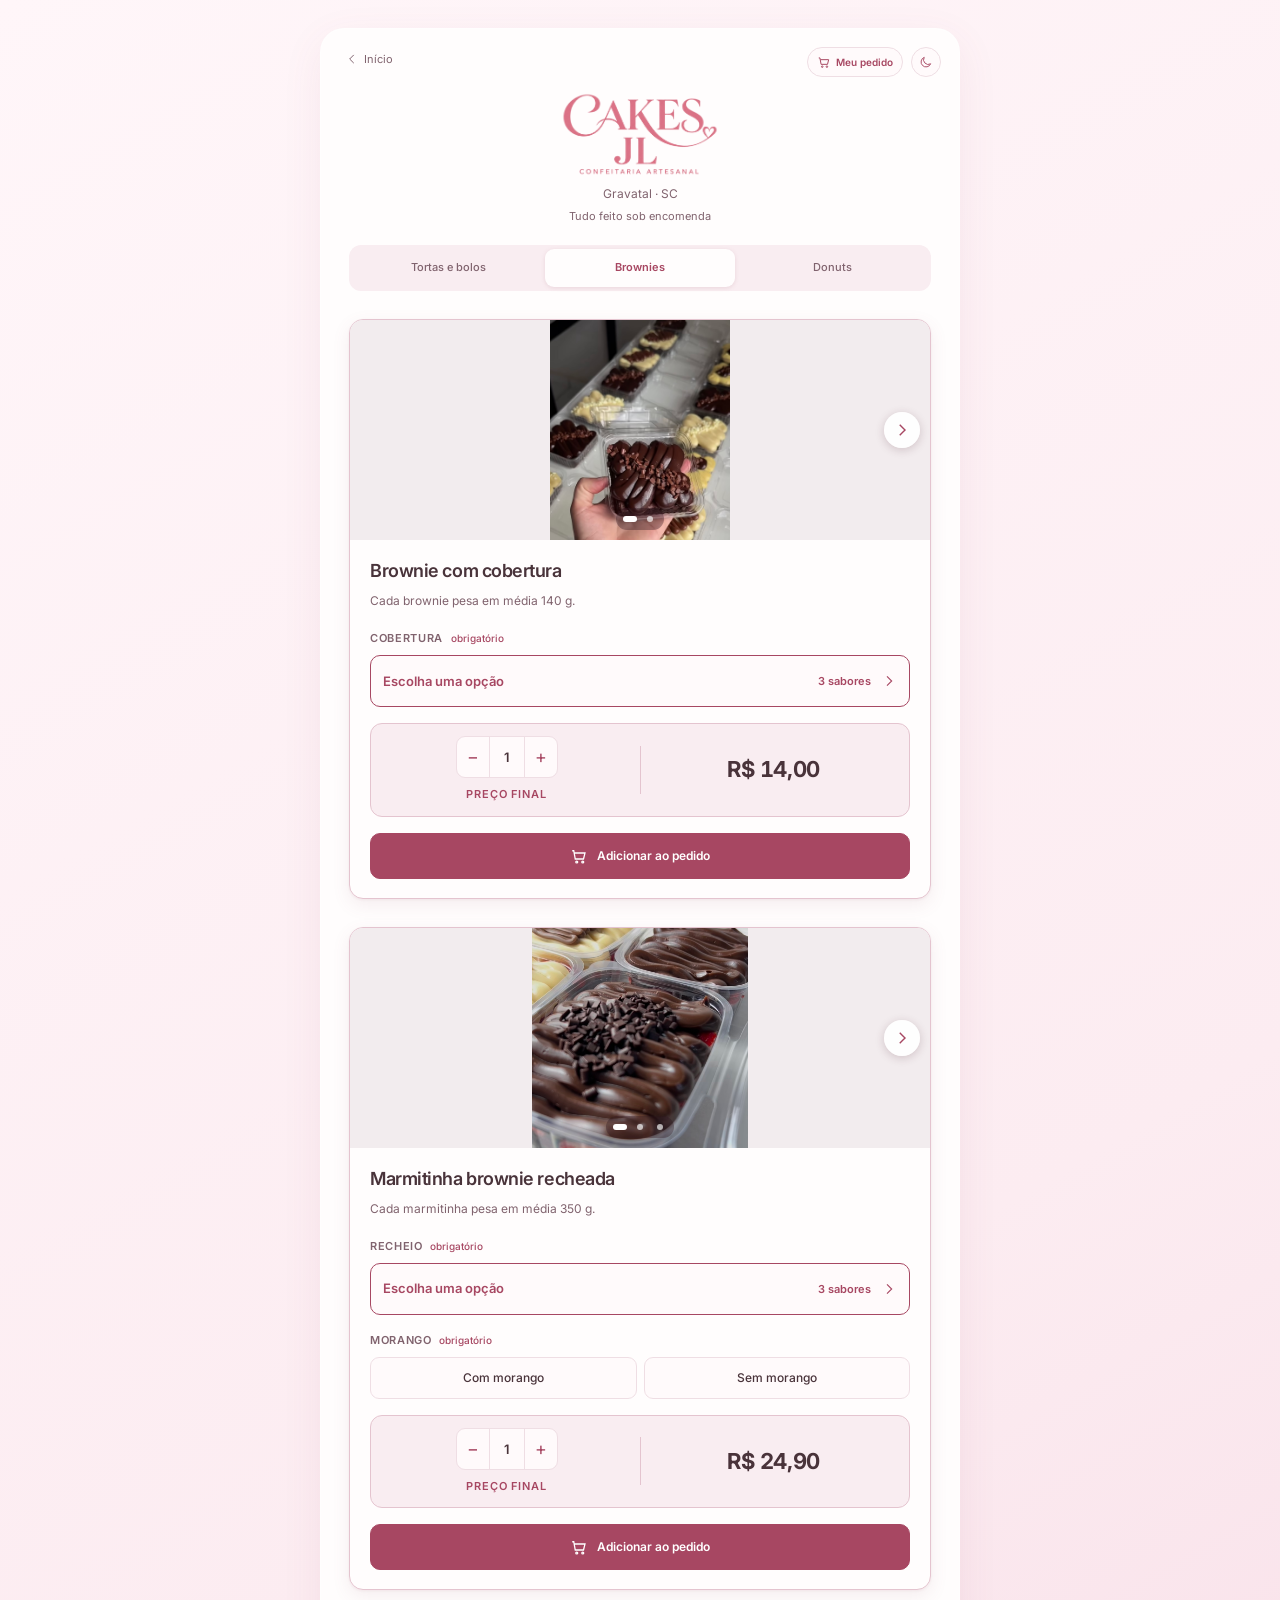
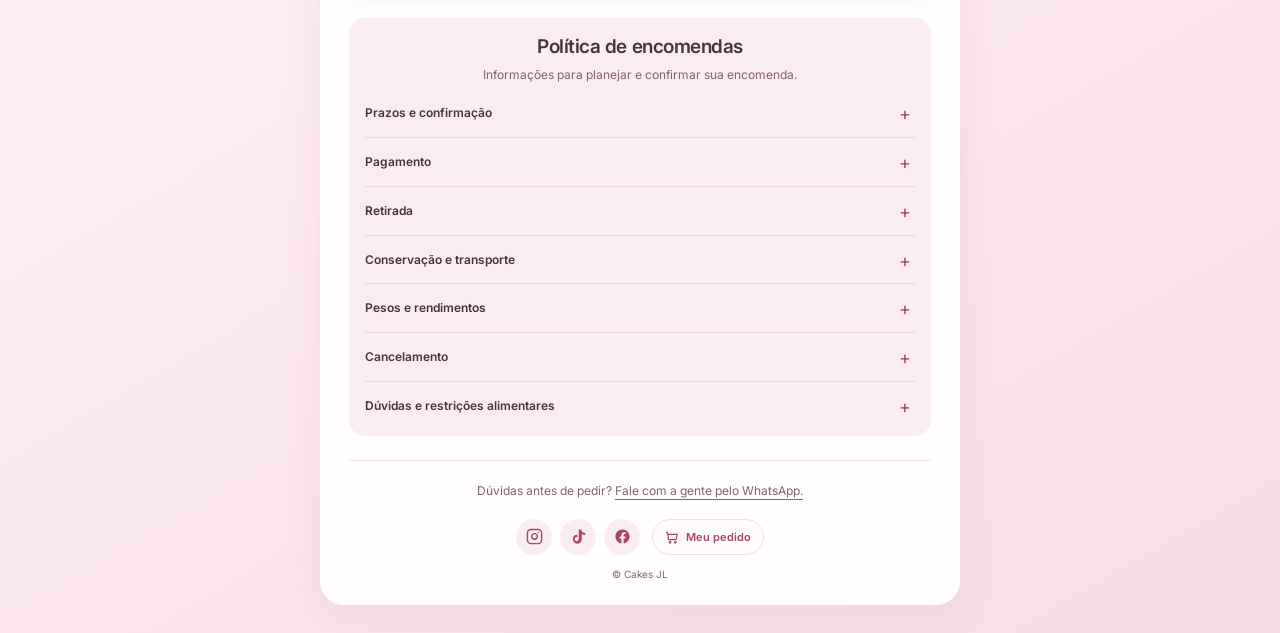
==== commit 35db2ccc: "Ajustes após commit inicial" ====
--- a/brownies/index.html
+++ b/brownies/index.html
@@ -29,8 +29,8 @@
     <link rel="preconnect" href="https://fonts.googleapis.com">
     <link rel="preconnect" href="https://fonts.gstatic.com" crossorigin>
     <script src="../assets/site.js?v=7"></script>
-    <link rel="stylesheet" href="../assets/site.css?v=27">
-  <script src="../assets/pedido.js?v=25" defer></script>
+    <link rel="stylesheet" href="../assets/site.css?v=28">
+  <script src="../assets/pedido.js?v=28" defer></script>
   </head>
   <body class="product-page">
     <a class="skip-link" href="#conteudo">Pular para o conteúdo</a>
@@ -354,37 +354,36 @@
             <p>Informações para planejar e confirmar sua encomenda.</p>
           </header>
           <div class="info-grid">
-            <details>
-              <summary>Prazos e confirmação</summary>
+            <details name="politica-encomendas">
+              <summary>Prazos e confirmação</summary>
               <p><strong>Tortas, Matilda e Bentô Cake:</strong> pedimos pelo menos 48 horas de antecedência.</p>
-              <p><strong>Brownies e donuts:</strong> pedimos pelo menos 24 horas de antecedência. Você pode encomendar brownies a partir de 1 unidade e donuts a partir de 1 copinho com 6 mini donuts.</p>
+              <p><strong>Brownies e donuts:</strong> pedimos pelo menos 24 horas de antecedência.</p>
               <p>Para confirmar seu pedido, você paga 50% do valor na encomenda e o restante na retirada.</p>
             </details>
-            <details>
-              <summary>Pagamento</summary>
-              <p>Os adicionais pagos de decoração já estão incluídos no preço final da sua torta.</p>
+            <details name="politica-encomendas">
+              <summary>Pagamento</summary>
               <p>Você pode pagar por Pix ou cartão de crédito ou débito. Para pagamentos com cartão, enviamos um link de pagamento.</p>
             </details>
-            <details>
-              <summary>Retirada</summary>
+            <details name="politica-encomendas">
+              <summary>Retirada</summary>
               <p>A retirada é no bairro Bela Vista 1, em Gravatal, em uma data e horário combinados com você. Não fazemos entregas.</p>
             </details>
-            <details>
-              <summary>Conservação e transporte</summary>
+            <details name="politica-encomendas">
+              <summary>Conservação e transporte</summary>
               <p>Nossos produtos são preparados artesanalmente e têm validade de até 6 dias sob refrigeração.</p>
-              <p><strong>Tortas, Matilda e Bentô Cake:</strong> não nos responsabilizamos por acidentes após a retirada do bolo.</p>
-            </details>
-            <details>
-              <summary>Pesos e rendimentos</summary>
-              <p>Os pesos e rendimentos informados são aproximados. Nos produtos servidos em fatias, a quantidade pode variar conforme a espessura do corte.</p>
-            </details>
-            <details>
-              <summary>Cancelamento</summary>
+              <p>Não nos responsabilizamos por acidentes após a retirada.</p>
+            </details>
+            <details name="politica-encomendas">
+              <summary>Pesos e rendimentos</summary>
+              <p>Os pesos e rendimentos informados são aproximados. As tortas são vendidas inteiras, por tamanho, e o rendimento pode variar conforme o tamanho das porções servidas.</p>
+            </details>
+            <details name="politica-encomendas">
+              <summary>Cancelamento</summary>
               <p><strong>Tortas, Matilda e Bentô Cake:</strong> pedidos cancelados com menos de 48 horas de antecedência não têm reembolso. Ao fazer o pedido, você concorda com a política de troca e cancelamento.</p>
               <p><strong>Brownies e donuts:</strong> após a confirmação do pedido, o sinal não é devolvido em caso de cancelamento.</p>
             </details>
-            <details>
-              <summary>Dúvidas e restrições alimentares</summary>
+            <details name="politica-encomendas">
+              <summary>Dúvidas e restrições alimentares</summary>
               <p>Antes de confirmar, fale com a gente sobre sabores, decoração ou alguma necessidade específica. Tem alguma restrição alimentar? Conte nas observações do pedido.</p>
             </details>
           </div>
--- a/assets/site.css
+++ b/assets/site.css
@@ -451,6 +451,10 @@
   display: grid;
   grid-template-columns: repeat(3,minmax(0,1fr));
   gap: 9px
+}
+
+.matilda-size-grid {
+  grid-template-columns: repeat(2,minmax(0,1fr))
 }
 
 .size-card,.order-form .size-card {
@@ -1235,6 +1239,40 @@
   display: inline-grid
 }
 
+/* Controles do topo acompanham a marca menor das quatro páginas internas. */
+.product-panel > .theme-toggle {
+  top: 18px;
+  right: 18px;
+  width: 30px;
+  height: 30px
+}
+
+.product-panel > .theme-toggle svg {
+  width: 14px;
+  height: 14px
+}
+
+.product-panel > .cart-link {
+  top: 18px;
+  right: 56px;
+  height: 30px;
+  gap: 5px;
+  padding: 0 9px;
+  font-size: 10px
+}
+
+.product-panel > .cart-link svg {
+  width: 14px;
+  height: 14px
+}
+
+.product-panel > .cart-link .cart-link-n {
+  min-width: 16px;
+  height: 16px;
+  padding: 0 4px;
+  font-size: 9px
+}
+
 [data-theme=dark] .cart-link-n {
   color: #321820
 }
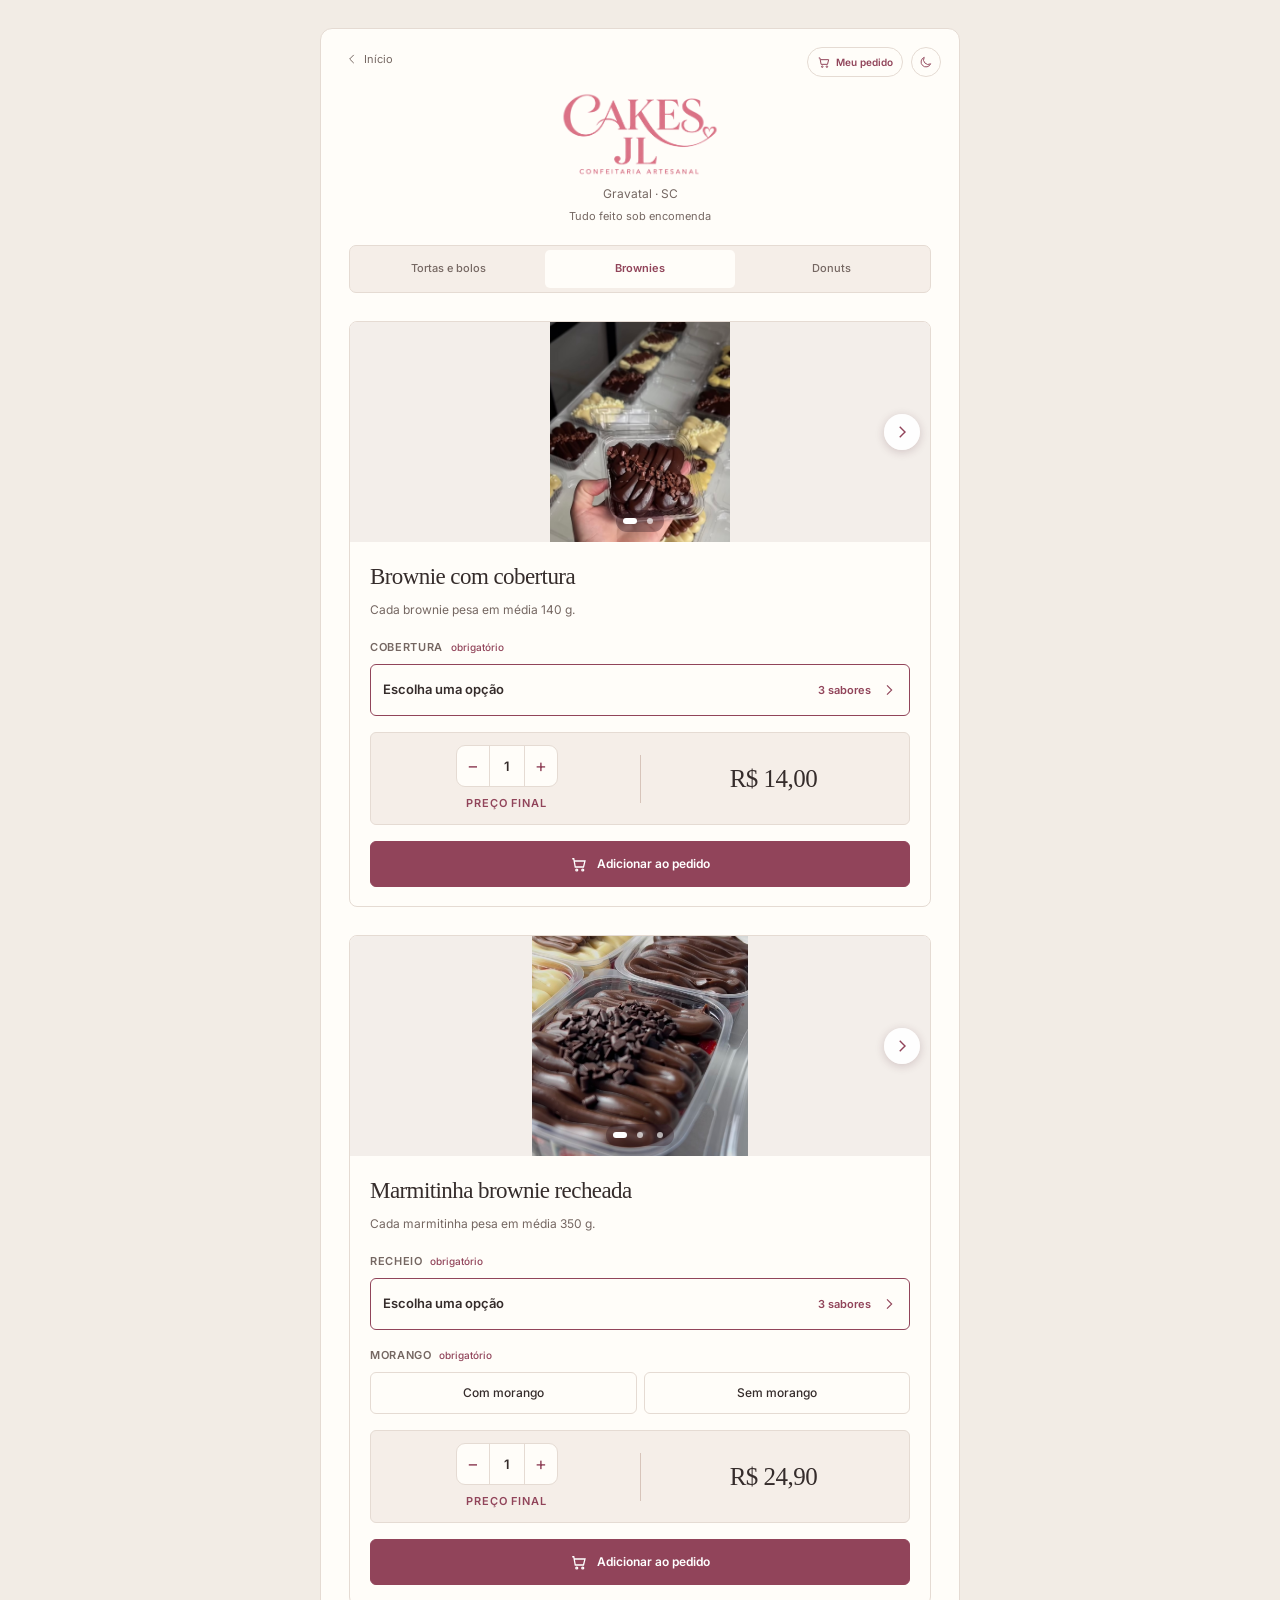
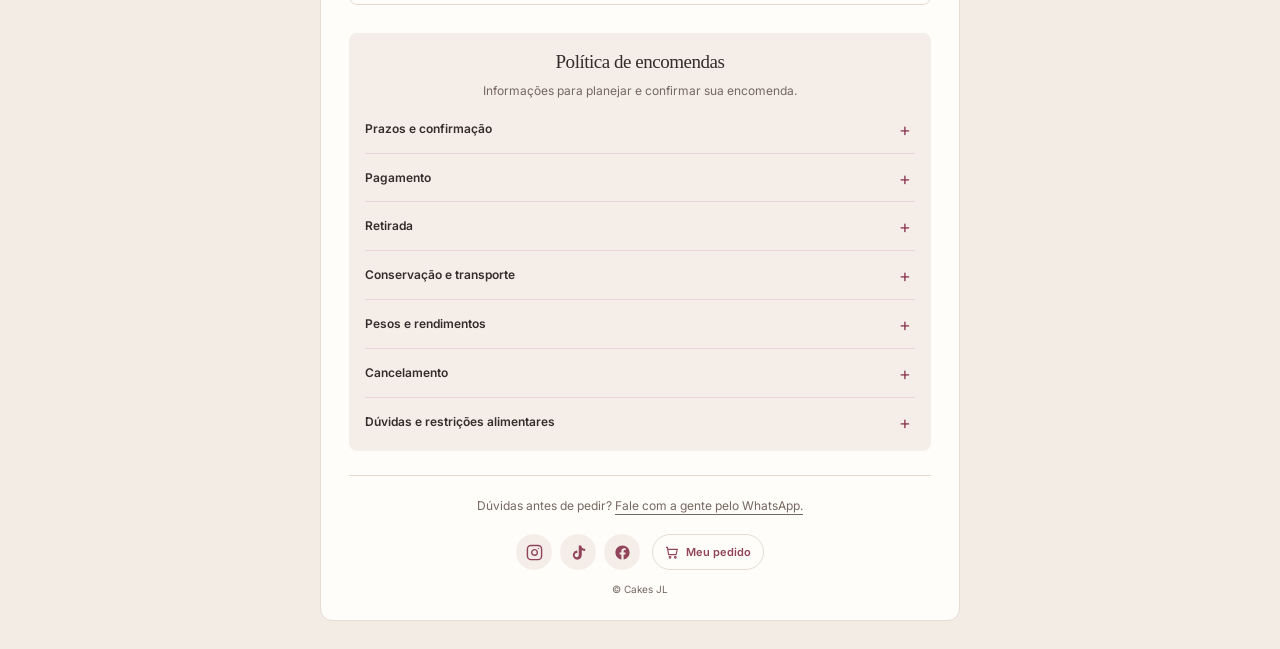
==== commit 5c70cbb6: "v1.0 No ultimo commit foi finalizado os ajustes após commit inicial. Agora foi feito uma restilizaçã" ====
--- a/brownies/index.html
+++ b/brownies/index.html
@@ -8,7 +8,7 @@
       name="description"
       content="Brownie com cobertura e marmitinha brownie recheada com morango. Cobertura ou recheio à escolha: chocolate 50% cacau, ninho ou Dois amores (chocolate + ninho), sob encomenda na Cakes JL, em Gravatal, SC."
     >
-    <meta name="theme-color" content="#fcecf1">
+    <meta name="theme-color" content="#f2ece5">
     <link rel="canonical" href="https://www.cakesjlconfeitaria.com.br/brownies/">
     <meta property="og:type" content="website">
     <meta property="og:locale" content="pt_BR">
@@ -28,9 +28,9 @@
     <link rel="icon" href="../assets/favicon.svg" type="image/svg+xml">
     <link rel="preconnect" href="https://fonts.googleapis.com">
     <link rel="preconnect" href="https://fonts.gstatic.com" crossorigin>
-    <script src="../assets/site.js?v=7"></script>
-    <link rel="stylesheet" href="../assets/site.css?v=28">
-  <script src="../assets/pedido.js?v=28" defer></script>
+    <script src="../assets/site.js?v=8"></script>
+    <link rel="stylesheet" href="../assets/site.css?v=36">
+    <script src="../assets/pedido.js?v=29" defer></script>
   </head>
   <body class="product-page">
     <a class="skip-link" href="#conteudo">Pular para o conteúdo</a>
--- a/assets/site.css
+++ b/assets/site.css
@@ -2257,7 +2257,7 @@
 }
 
 
-/* Cardápio da home dentro de um cartão rosa claro (decisão de Jonas, 04/10/2026); .note-box é a mesma ideia para notas e avisos */
+/* Base do bloco Cardápio e das notas; a identidade visual vigente fica na seção final. */
 .catalog-box {
   background: var(--soft);
   border-radius: 16px;
@@ -2399,33 +2399,6 @@
 
 .category-nav {
   view-transition-name: catnav
-}
-
-@keyframes rise {
-  from {
-    opacity: 0;
-    transform: translateY(8px)
-  }
-  to {
-    opacity: 1;
-    transform: none
-  }
-}
-
-.catalog-row,.product-entry,.flavor-card,.special-card,.page-title {
-  animation: rise .4s cubic-bezier(.2,.7,.2,1) both
-}
-
-.catalog-row:nth-child(2),.product-entry:nth-child(2),.flavor-card:nth-child(2),.special-card:nth-child(2) {
-  animation-delay: .06s
-}
-
-.catalog-row:nth-child(3),.product-entry:nth-child(3),.flavor-card:nth-child(3),.special-card:nth-child(3) {
-  animation-delay: .12s
-}
-
-.flavor-card:nth-child(n+4) {
-  animation-delay: .18s
 }
 
 .button,.catalog-row,.category-nav a,.choice-grid label,.cart-link,.social-links a,.qty button,.thumb {
@@ -2640,7 +2613,7 @@
 }
 
 
-/* P23 (04/10/2026): área dos itens em cartão rosa claro — vazia (ícone, frase e as três linhas do cardápio) ou com itens em cartões brancos */
+/* Carrinho: estado vazio, cartões de itens e resumo; cores do layout vigente na seção final. */
 .cart-box {
   background: var(--soft);
   border-radius: 16px;
@@ -3073,7 +3046,7 @@
 }
 
 
-/* 06/10/2026 (decisões de Jonas): título das páginas internas em cartão rosa claro com o ícone da categoria */
+/* Estilos compartilhados de títulos e ícones; Meu pedido integra o título ao cartão de itens. */
 .title-card {
   background: var(--soft);
   border-radius: 16px;
@@ -3117,7 +3090,7 @@
 }
 
 
-/* "Como encomendar" igual nas três páginas: acordeão dentro do cartão rosa claro; títulos das seções e bloco final centralizados */
+/* Política de encomendas comum às quatro páginas internas, com títulos e ajuda centralizados. */
 .section-heading {
   text-align: center
 }
@@ -3159,7 +3132,7 @@
 }
 
 
-/* Sabores das tortas e do Bentô em popup (06/10/2026): no card fica o sabor escolhido (com a descrição, quando houver) e o botão abre a lista; sem JavaScript, os botões de sabor continuam no card */
+/* Sabores e recheios de tortas, Bentô, brownies e donuts: resumo no card e lista em popup; sem JavaScript, as opções ficam visíveis. */
 .flavor-field.enhanced .choice-grid,.flavor-field.enhanced~[data-campo] {
   display: none!important
 }
@@ -3466,3 +3439,262 @@
     width: 32px
   }
 }
+
+/* Layout Confeitaria clássica — aprovado por Jonas em 12/10/2026. */
+.panel,.catalog-row,.product-entry,.flavor-card,.special-card,.cart-item,.page-title {
+  box-shadow: none;
+}
+
+.catalog-row,.product-entry,.flavor-card,.special-card,.page-title {
+  animation: none;
+}
+
+.product-entry,.special-card,.flavor-card {
+  border-width: 1px;
+}
+
+.catalog-box,.how-card,.order-card,.price-panel,.optional-group,.pix-box {
+  box-shadow: none;
+}
+
+.flavor-trigger,.addons-trigger {
+  border-width: 1px;
+}
+
+.size-card,.order-form .size-card {
+  border-width: 1px;
+}
+
+.carousel {
+  background: var(--photo);
+}
+
+.cart-link,.theme-toggle,.social-links a {
+  box-shadow: none;
+}
+
+.button,.cart-fab,.pix-copy {
+  box-shadow: none;
+}
+
+@media(max-width:600px) {
+  .panel {
+    margin: 12px auto;
+  }
+}
+
+:root {
+  --bg: #f2ece5;
+  --panel: #fffdf9;
+  --surface: #fffdf9;
+  --ink: #352c2b;
+  --muted: #756762;
+  --accent: #91445a;
+  --accent-hover: #743348;
+  --line: #e5dbd3;
+  --line-strong: #d7c4ba;
+  --soft: #f5eee8;
+  --photo: #f3eeea;
+}
+
+body {
+  background: #f2ece5;
+}
+
+.panel {
+  border: 1px solid #e5dbd3;
+  border-radius: 12px;
+}
+
+h1,h2,h3,.torta-builder-start h2,.addons-head h2 {
+  font-family: Georgia,'Times New Roman',serif;
+  font-weight: 500;
+  letter-spacing: -.025em;
+}
+
+.product-body h2,.special-card h3 {
+  font-size: 23px;
+}
+
+.torta-builder-start h2 {
+  font-size: 22px;
+}
+
+.catalog-box {
+  background: transparent;
+  padding: 0;
+  border-radius: 0;
+}
+
+.catalog-heading {
+  color: var(--ink);
+  letter-spacing: .16em;
+}
+
+.catalog-row {
+  background: var(--panel);
+  border: 1px solid var(--line);
+  border-radius: 7px;
+  padding: 15px 16px;
+}
+
+.catalog-row strong {
+  font-family: Georgia,'Times New Roman',serif;
+  font-size: 19px;
+  font-weight: 500;
+}
+
+.catalog-row small {
+  font-size: 11px;
+}
+
+.catalog-box .catalog-row {
+  background: var(--panel);
+  border-color: var(--line);
+  box-shadow: none;
+}
+
+.category-nav {
+  background: var(--soft);
+  border: 1px solid var(--line);
+  border-radius: 7px;
+}
+
+.category-nav a {
+  border-radius: 5px;
+}
+
+.category-nav a[aria-current=page] {
+  box-shadow: none;
+}
+
+.product-entry,.special-card,.torta-builder.enhanced {
+  border-radius: 8px;
+  border-color: var(--line);
+  box-shadow: none;
+}
+
+.torta-line-option {
+  border-radius: 5px;
+  box-shadow: none;
+}
+
+.torta-line-option strong {
+  font-family: Georgia,'Times New Roman',serif;
+  font-size: 16px;
+  font-weight: 500;
+}
+
+.section-divider h2 {
+  font-family: Georgia,'Times New Roman',serif;
+  font-size: 19px;
+}
+
+.size-card,.order-form .size-card {
+  background: var(--soft);
+  border-radius: 5px;
+}
+
+.size-card:has(input:checked) {
+  border-color: var(--accent);
+  background: #f0dedb;
+}
+
+.flavor-trigger,.addons-trigger,.choice-grid label {
+  border-radius: 6px;
+  background: var(--panel);
+}
+
+.flavor-summary strong {
+  color: var(--ink);
+}
+
+.price-panel {
+  background: var(--soft);
+  border: 1px solid var(--line);
+  border-radius: 6px;
+}
+
+.price-panel .final-price-value {
+  font-family: Georgia,'Times New Roman',serif;
+  font-weight: 500;
+  font-size: 25px;
+}
+
+.button,.pix-copy,.cart-fab {
+  border-radius: 6px;
+}
+
+.optional-group,.how-card,.order-card,.pix-box {
+  background: var(--soft);
+  border-radius: 8px;
+}
+
+.order-card {
+  border: 1px solid var(--line);
+}
+
+.cart-box .cart-item {
+  background: var(--panel);
+  border: 1px solid var(--line);
+  border-radius: 5px;
+  box-shadow: none;
+}
+
+.checkout {
+  background: transparent;
+  border: 1px solid var(--line);
+  border-radius: 8px;
+}
+
+.checkout input,.checkout textarea,.order-form textarea,.order-form input[type=text] {
+  border-radius: 5px;
+  background: var(--panel);
+}
+
+.flavor-pick {
+  border-radius: 5px;
+}
+
+.title-icon {
+  background: transparent;
+  box-shadow: none;
+  border-radius: 0;
+}
+
+.order-heading h1 {
+  font-size: 25px;
+}
+
+[data-theme=dark] {
+  --bg: #241f1e;
+  --panel: #302927;
+  --surface: #302927;
+  --ink: #f4eee7;
+  --muted: #bbaaa0;
+  --accent: #e6a4b7;
+  --accent-hover: #f2c1ce;
+  --line: #4a3d37;
+  --line-strong: #665047;
+  --soft: #3a302c;
+  --photo: #362d29;
+}
+
+[data-theme=dark] body {
+  background: var(--bg);
+}
+
+[data-theme=dark] .panel {
+  border-color: var(--line);
+}
+
+[data-theme=dark] .size-card:has(input:checked) {
+  background: #55403f;
+}
+
+/* Mantém preços com até 99 unidades dentro da coluna em celulares estreitos. */
+@media(max-width:380px) {
+  .price-panel .final-price-value {
+    font-size: 17px;
+  }
+}
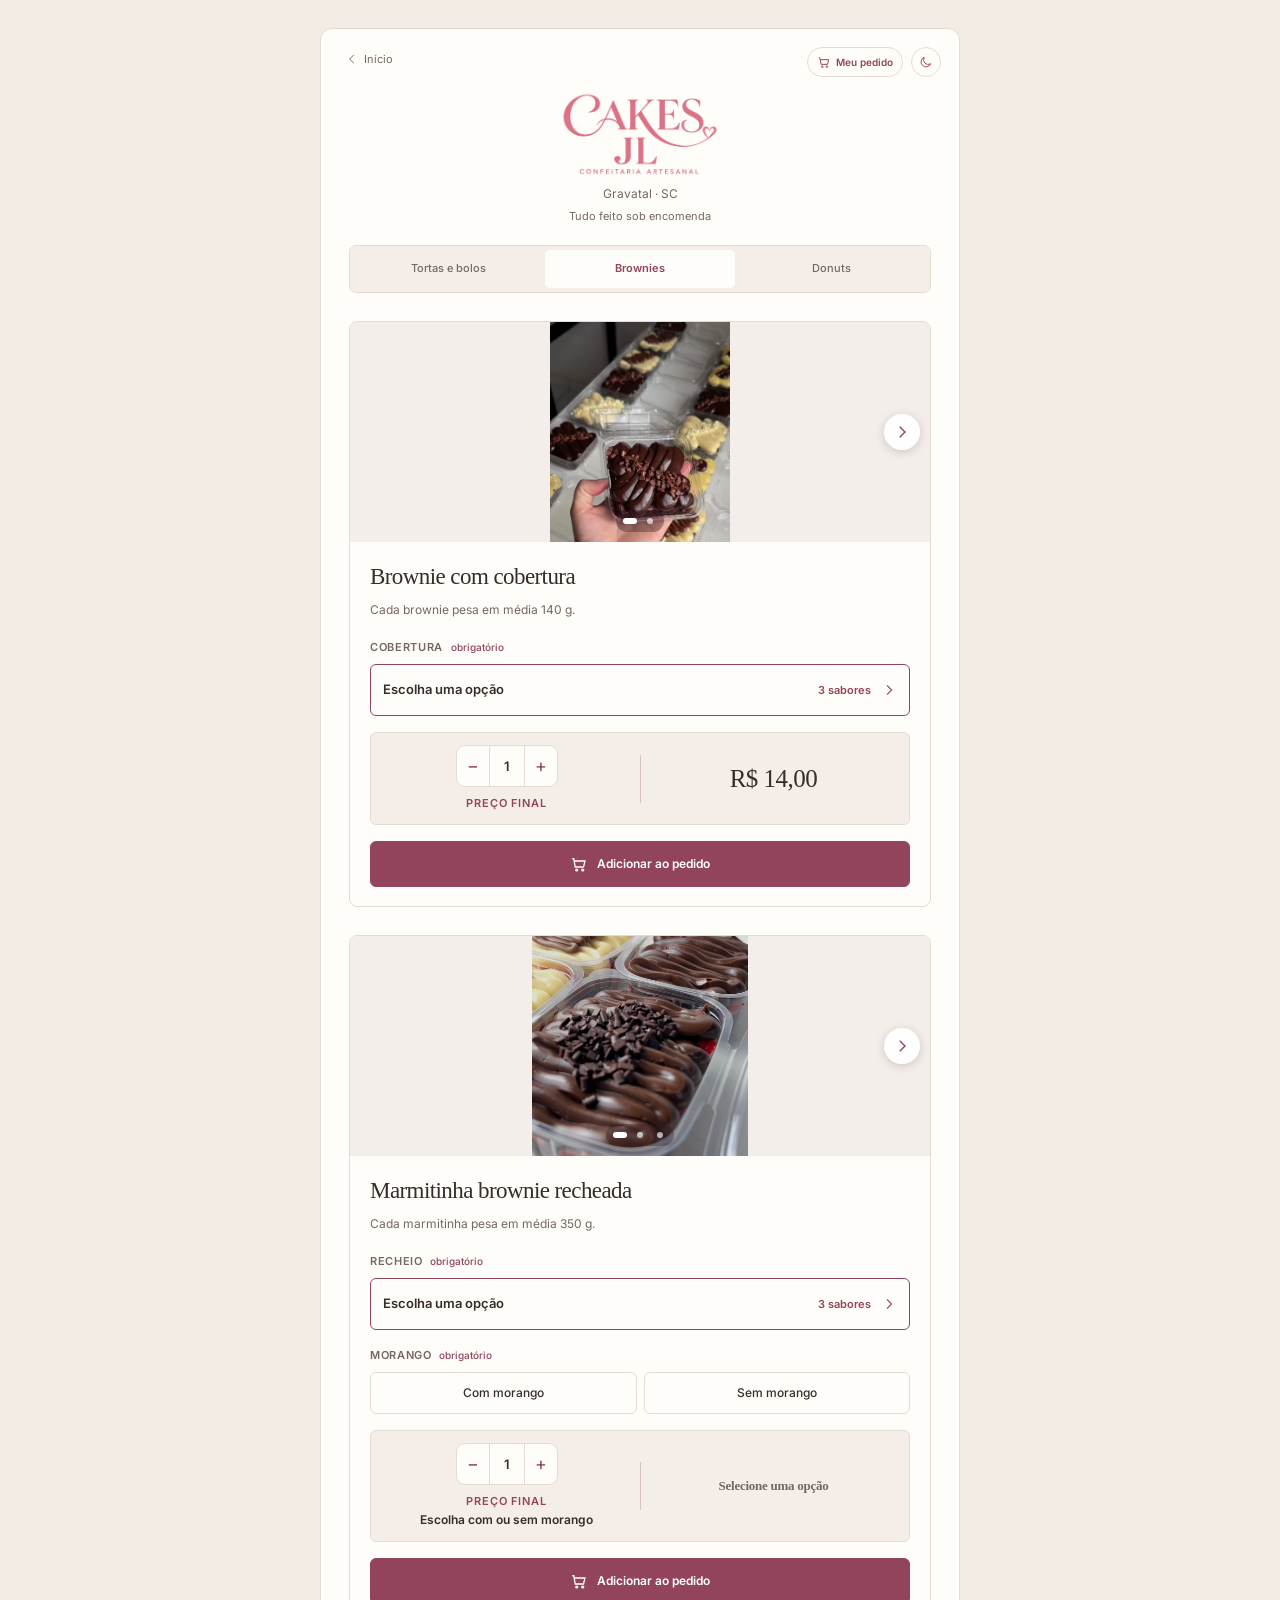
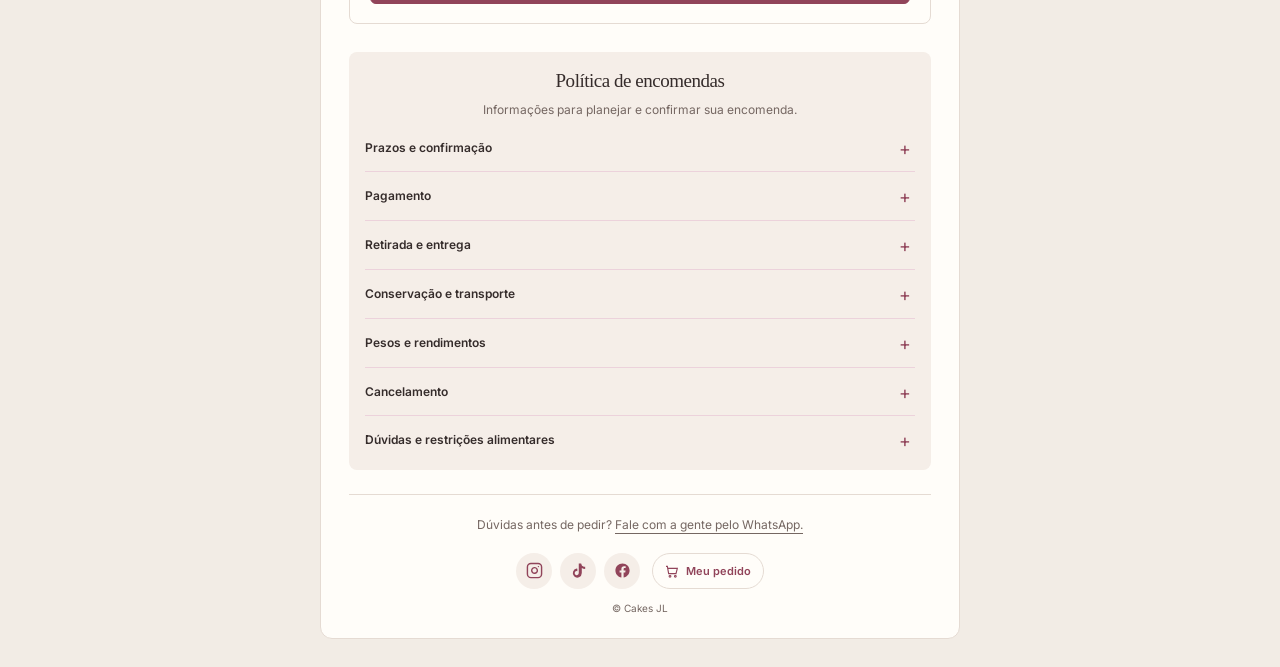
==== commit 186394f1: "Ajustes após commit inicial" ====
--- a/brownies/index.html
+++ b/brownies/index.html
@@ -6,7 +6,7 @@
     <title>Brownies sob encomenda | Cakes JL</title>
     <meta
       name="description"
-      content="Brownie com cobertura e marmitinha brownie recheada com morango. Cobertura ou recheio à escolha: chocolate 50% cacau, ninho ou Dois amores (chocolate + ninho), sob encomenda na Cakes JL, em Gravatal, SC."
+      content="Brownie com cobertura e marmitinha brownie recheada com ou sem morango. Cobertura ou recheio à escolha: chocolate 50% cacau, ninho ou Dois amores (chocolate + ninho), sob encomenda na Cakes JL, em Gravatal, SC."
     >
     <meta name="theme-color" content="#f2ece5">
     <link rel="canonical" href="https://www.cakesjlconfeitaria.com.br/brownies/">
@@ -16,7 +16,7 @@
     <meta property="og:title" content="Brownies sob encomenda | Cakes JL">
     <meta
       property="og:description"
-      content="Brownie com cobertura e marmitinha brownie recheada com morango. Cobertura ou recheio à escolha: chocolate 50% cacau, ninho ou Dois amores (chocolate + ninho), sob encomenda na Cakes JL, em Gravatal, SC."
+      content="Brownie com cobertura e marmitinha brownie recheada com ou sem morango. Cobertura ou recheio à escolha: chocolate 50% cacau, ninho ou Dois amores (chocolate + ninho), sob encomenda na Cakes JL, em Gravatal, SC."
     >
     <meta property="og:url" content="https://www.cakesjlconfeitaria.com.br/brownies/">
     <meta property="og:image" content="https://www.cakesjlconfeitaria.com.br/logo.png">
@@ -29,8 +29,8 @@
     <link rel="preconnect" href="https://fonts.googleapis.com">
     <link rel="preconnect" href="https://fonts.gstatic.com" crossorigin>
     <script src="../assets/site.js?v=8"></script>
-    <link rel="stylesheet" href="../assets/site.css?v=36">
-    <script src="../assets/pedido.js?v=29" defer></script>
+    <link rel="stylesheet" href="../assets/site.css?v=37">
+    <script src="../assets/pedido.js?v=34" defer></script>
   </head>
   <body class="product-page">
     <a class="skip-link" href="#conteudo">Pular para o conteúdo</a>
@@ -221,7 +221,7 @@
               class="carousel"
               data-photos="Marmitinha brownie recheada"
               data-hide-desc
-              data-price="R$ 24,90 a marmitinha"
+              data-price="Com morango: R$ 24,90 · Sem morango: R$ 21,90"
               role="group"
               aria-roledescription="carrossel"
               aria-label="Fotos de Marmitinha brownie recheada"
@@ -259,7 +259,7 @@
             <div class="product-body">
               <h2 id="marmitinha-titulo">Marmitinha brownie recheada</h2>
               <p>Cada marmitinha pesa em média 350 g.</p>
-              <p class="consult-price nojs-only">R$ 24,90 a marmitinha</p>
+              <p class="consult-price nojs-only">Com morango: R$ 24,90 · Sem morango: R$ 21,90</p>
               <form
                 class="order-form"
                 data-produto="marmitinha"
@@ -354,36 +354,40 @@
             <p>Informações para planejar e confirmar sua encomenda.</p>
           </header>
           <div class="info-grid">
-            <details name="politica-encomendas">
-              <summary>Prazos e confirmação</summary>
+            <details name="politica-encomendas">
+              <summary>Prazos e confirmação</summary>
               <p><strong>Tortas, Matilda e Bentô Cake:</strong> pedimos pelo menos 48 horas de antecedência.</p>
-              <p><strong>Brownies e donuts:</strong> pedimos pelo menos 24 horas de antecedência.</p>
-              <p>Para confirmar seu pedido, você paga 50% do valor na encomenda e o restante na retirada.</p>
-            </details>
-            <details name="politica-encomendas">
-              <summary>Pagamento</summary>
-              <p>Você pode pagar por Pix ou cartão de crédito ou débito. Para pagamentos com cartão, enviamos um link de pagamento.</p>
-            </details>
-            <details name="politica-encomendas">
-              <summary>Retirada</summary>
-              <p>A retirada é no bairro Bela Vista 1, em Gravatal, em uma data e horário combinados com você. Não fazemos entregas.</p>
-            </details>
-            <details name="politica-encomendas">
-              <summary>Conservação e transporte</summary>
-              <p>Nossos produtos são preparados artesanalmente e têm validade de até 6 dias sob refrigeração.</p>
-              <p>Não nos responsabilizamos por acidentes após a retirada.</p>
-            </details>
-            <details name="politica-encomendas">
-              <summary>Pesos e rendimentos</summary>
-              <p>Os pesos e rendimentos informados são aproximados. As tortas são vendidas inteiras, por tamanho, e o rendimento pode variar conforme o tamanho das porções servidas.</p>
-            </details>
-            <details name="politica-encomendas">
-              <summary>Cancelamento</summary>
-              <p><strong>Tortas, Matilda e Bentô Cake:</strong> pedidos cancelados com menos de 48 horas de antecedência não têm reembolso. Ao fazer o pedido, você concorda com a política de troca e cancelamento.</p>
+              <p><strong>Brownies e donuts:</strong> pedimos pelo menos 24 horas de antecedência.</p>
+              <p>Seu pedido é confirmado após combinarmos os detalhes e recebermos o sinal de 50% do valor total. O restante é pago na retirada ou na entrega.</p>
+            </details>
+            <details name="politica-encomendas">
+              <summary>Pagamento</summary>
+              <p><strong>Sinal de 50%:</strong> Para confirmar sua encomenda, o sinal deve ser pago por Pix ou cartão de crédito ou débito pelo link de pagamento que enviamos.</p>
+              <p><strong>Restante na retirada ou na entrega:</strong> Você pode pagar os outros 50% por Pix, cartão pelo link de pagamento, cartão na maquininha ou dinheiro.</p>
+            </details>
+            <details name="politica-encomendas">
+              <summary>Retirada e entrega</summary>
+              <p>Você pode retirar sua encomenda no bairro Bela Vista 1, em Gravatal, em data e horário combinados. Se preferir, podemos combinar a entrega e o valor da taxa pelo WhatsApp.</p>
+              <p>Nos pedidos com entrega, combinamos a taxa antes da confirmação. O sinal de 50% é calculado sobre o valor dos produtos e a taxa de entrega.</p>
+            </details>
+            <details name="politica-encomendas">
+              <summary>Conservação e transporte</summary>
+              <p>Nossos produtos são preparados artesanalmente e têm validade de até 6 dias a partir da retirada ou entrega, desde que mantidos sob refrigeração.</p>
+              <p>Não nos responsabilizamos por danos causados pelo transporte ou manuseio inadequados pelo cliente após o recebimento da encomenda.</p>
+            </details>
+            <details name="politica-encomendas">
+              <summary>Pesos e rendimentos</summary>
+              <p>Os pesos e rendimentos informados são aproximados. As tortas são vendidas inteiras, por tamanho, e o rendimento pode variar conforme o tamanho das porções servidas.</p>
+            </details>
+            <details name="politica-encomendas">
+              <summary>Cancelamento</summary>
+              <p><strong>Tortas, Matilda e Bentô Cake:</strong> em caso de cancelamento com pelo menos 48 horas de antecedência da retirada ou entrega agendada, você pode escolher entre a devolução integral do valor pago ou a remarcação da encomenda. A remarcação depende da nossa disponibilidade.</p>
+              <p>Para cancelamentos com menos de 48 horas de antecedência da retirada ou entrega agendada, o sinal de 50% não é devolvido.</p>
               <p><strong>Brownies e donuts:</strong> após a confirmação do pedido, o sinal não é devolvido em caso de cancelamento.</p>
-            </details>
-            <details name="politica-encomendas">
-              <summary>Dúvidas e restrições alimentares</summary>
+              <p>Ao fazer seu pedido, você concorda com as condições de cancelamento descritas acima.</p>
+            </details>
+            <details name="politica-encomendas">
+              <summary>Dúvidas e restrições alimentares</summary>
               <p>Antes de confirmar, fale com a gente sobre sabores, decoração ou alguma necessidade específica. Tem alguma restrição alimentar? Conte nas observações do pedido.</p>
             </details>
           </div>
--- a/assets/site.css
+++ b/assets/site.css
@@ -3698,3 +3698,12 @@
     font-size: 17px;
   }
 }
+
+/* Separa os produtos com preço definido dos que serão combinados no atendimento. */
+.pedido-page .cart-group-heading h2 {
+  font-family: inherit;
+  font-size: 12px;
+  font-weight: 600;
+  letter-spacing: 0;
+  color: var(--muted);
+}
